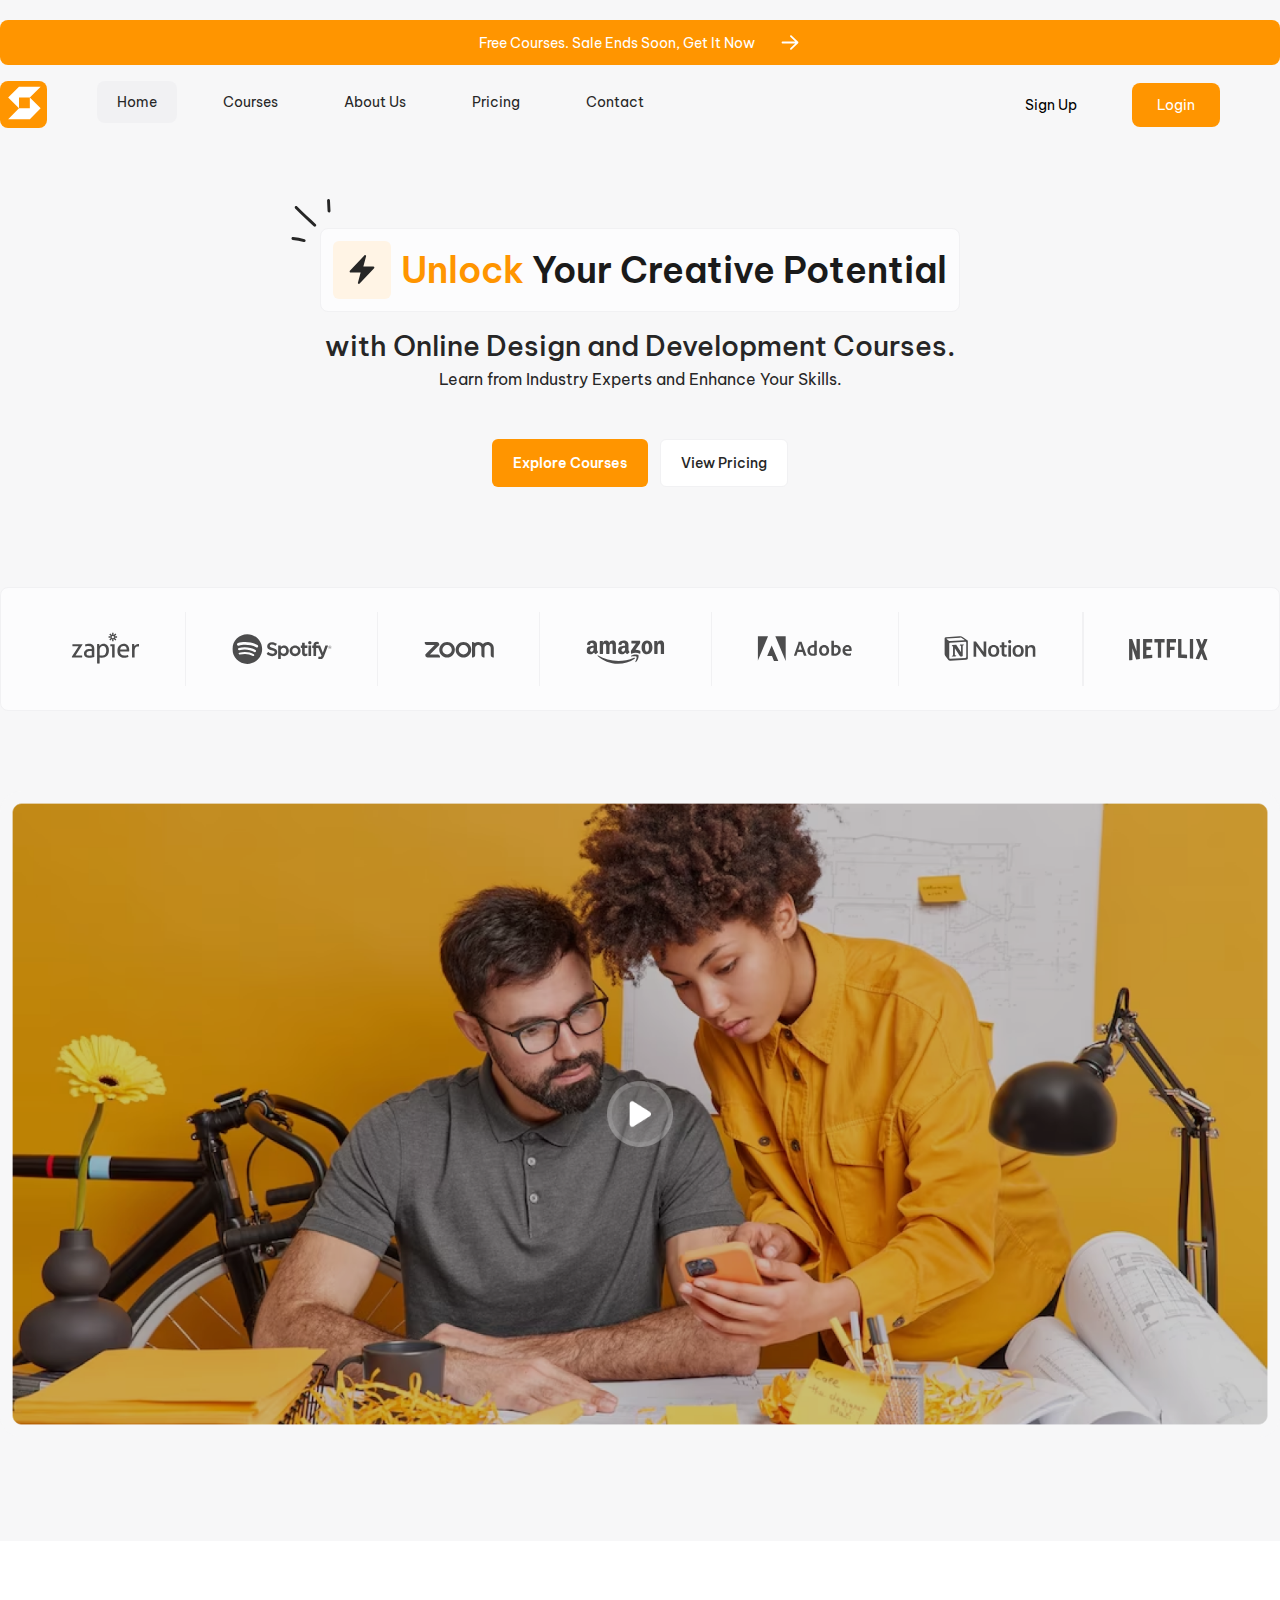
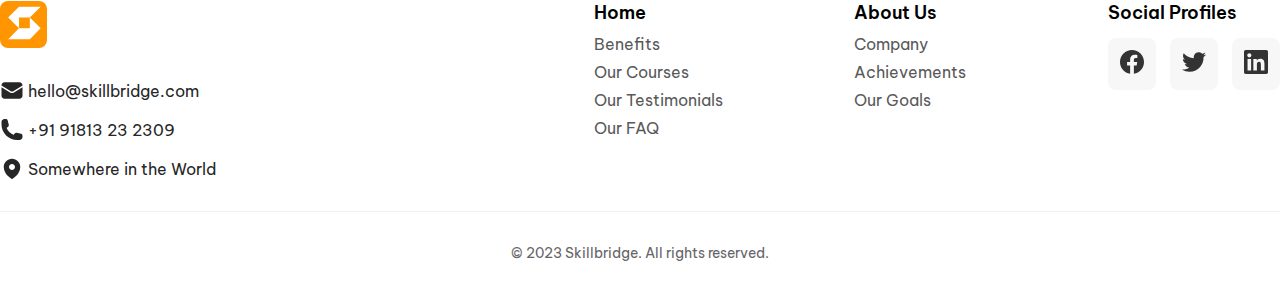
==== Group-A/index.html @ 8d49379d "Added responsive for main introduction" ====
<!DOCTYPE html>
<html lang="en">
  <head>
    <meta charset="UTF-8" />
    <meta http-equiv="X-UA-Compatible" content="IE=edge" />
    <meta name="viewport" content="width=device-width, initial-scale=1.0" />
    <link rel="stylesheet" href="./index.css" />
    <!-- Google Fonts -->
    <link rel="preconnect" href="https://fonts.googleapis.com" />
    <link rel="preconnect" href="https://fonts.gstatic.com" crossorigin />
    <link
      href="https://fonts.googleapis.com/css2?family=Be+Vietnam+Pro:ital,wght@0,100;0,200;0,300;0,400;0,500;0,600;0,700;0,800;0,900;1,100;1,200;1,300;1,400;1,500;1,600;1,700;1,800;1,900&display=swap"
      rel="stylesheet"
    />
    <title>Git-Group-A</title>
  </head>

  <body> 
    <div
    class="sale-wrapper">
    <a href="#">
    <span>Free Courses. Sale Ends Soon, Get It Now</span>
      <img src="./assets/icons/header-arrow.svg" alt="arrow icon"/>
    </a>
  </div>
    <header>
      <div class="container">

        <div class="header">
          <div class="left-side">
            <div class="logo">
              <a href="#">
                <img src="./assets/icons/logo.svg" alt="logo" />
              </a>
            </div>

            <nav>
              <ul>
                <li class="active">
                  <a href="./index.html">
                    <span>Home</span>
                  </a>
                </li>
                <li>
                  <a href="./courses.html">
                    <span>Courses</span>
                  </a>
                </li>
                <li>
                  <a href="./about.html">
                    <span>About Us</span>
                  </a>
                </li>
                <li>
                  <a href="./pricing.html">
                    <span>Pricing</span>
                  </a>
                </li>
                <li>
                  <a href="#">
                    <span>Contact</span>
                  </a>
                </li>
              </ul>
            </nav>

          </div>

          <div class="right-side">
            <a href="./signup.html">
              Sign Up
            </a>
            <a href="./login.html">
              Login
            </a>
            <div class="burger-menu">
                <div class="bar"></div>
                <div class="bar"></div>
                <div class="bar"></div>
            </div>
          </div>

        </div>

      </div>
    </header>

    <main>
      <div class="container">

        <div class="introduction">
          <div class="wrapper">
            <div class="h2-container">

              <div class="introduction-effect">
                <img src="./assets/icons/main-introduction-effect.svg" alt="introduction effect">
              </div>
              <div class="bolt-img">
                <img src="./assets/icons/introduction-bolt.svg" alt="bolt img">
              </div>
              <h2><span>Unlock </span>Your Creative Potential</h2>
            </div>
            <h3>with Online Design and Development Courses.</h3>
            <p>Learn from Industry Experts and Enhance Your Skills.</p>
          </div>
          <div class="btn-container">
            <button>Explore Courses</button>
            <button>View Pricing</button>
          </div>
        </div>

        <div class="sponsor-container">
          <div class="img-container">
            <img src="./assets/icons/zapier-logo.svg" alt="zapier logo">
          </div>
          <div class="img-container">
            <img src="./assets/icons/spotify-logo.svg" alt="spotify logo">
          </div>
          <div class="img-container">
            <img src="./assets/icons/zoom-logo.svg" alt="zoom logo">
          </div>
          <div class="img-container">
            <img src="./assets/icons/amazon-logo.svg" alt="amazon logo">
          </div>
          <div class="img-container">
            <img src="./assets/icons/adobe-logo.svg" alt="adobe logo">
          </div>
          <div class="img-container">
            <img src="./assets/icons/notion-logo.svg" alt="notion logo">
          </div>
          <div class="img-container">
            <img src="./assets/icons/netflix-logo.svg" alt="netflix logo">
          </div>
        </div>

        <div class="index-main-image">
          <img src="./assets/images/index-main-top.png" alt="Image">
        </div>

      </div>
    </main>

    <footer>
      <div class="container">
        <div class="top-side">
          <div class="left-side">
            <div class="logo">
              <a href="#">
                <img src="./assets/icons/logo.svg" alt="logo"/>
              </a>
            </div>

            <div class="text-container">
              <div class="wrapper">
                <a href="#">
                  <img src="./assets/icons/footer-mail-icon.svg" alt="footer mail">
                  <p>hello@skillbridge.com</p>
                </a>
              </div>
              <div class="wrapper">
                <a href="#"  class="flex gap-[6px]">
                  <img src="./assets/icons/footer-phone-icon.svg" alt="footer phone">
                  <p>+91 91813 23 2309</p>
                </a>
              </div>
              <div class="wrapper">
                <a href="#">
                  <img src="./assets/icons/footer-location-icon.svg" alt="footer location">
                  <p>Somewhere in the World</p>
                </a>
              </div>
            </div>

          </div>

          <div class="right-side">
            <div class="info-wrapper">
              <div class="wrapper">
                <h4>Home</h4>
                <ul>
                  <li>
                    <a href="#">
                      <span>Benefits</span>
                    </a>
                  </li>
                  <li>
                    <a href="#">
                      <span>Our Courses</span>
                    </a>
                  </li>
                  <li>
                    <a href="#">
                      <span>Our Testimonials</span>
                    </a>
                  </li>
                  <li>
                    <a href="#">
                      <span>Our FAQ</span>
                    </a>
                  </li>
                </ul>
              </div>
              <div class="wrapper">
                <h4>About Us</h4>
                <ul>
                  <li>
                    <a href="#">
                      <span>Company</span>
                    </a>
                  </li>
                  <li>
                    <a href="#">
                      <span>Achievements</span>
                    </a>
                  </li>
                  <li>
                    <a href="#">
                      <span>Our Goals</span>
                    </a>
                  </li>
                </ul>
              </div>
            </div>
            
            <div class="wrapper">
              <h4>Social Profiles</h4>
              <div class="social-wrapper">
                <a href="#">
                  <div>
                    <img src="./assets/icons/footer-fb-icon.svg" alt="facebook icon">
                  </div>
                </a>
                <a href="#">
                  <div>
                    <img src="./assets/icons/footer-tw-icon.svg" alt="twitter icon">
                  </div>
                </a>
                <a href="#">
                  <div>
                    <img src="./assets/icons/footer-linkedin-icon.svg" alt="linkedin icon">
                  </div>
                </a>
              </div>

            </div>
          </div>
        </div>

        <div class="line"></div>

        <div class="bottom-side">
          <span>© 2023 Skillbridge. All rights reserved.</span>
        </div>

      </div>
    </footer>
  </body>
</html>
---- Group-A/index.css ----
* {
  margin: 0;
  padding: 0;
  box-sizing: border-box;
}

button {
  font-family: inherit;
}

a {
  text-decoration: none;
  color: inherit;
}

ul {
  list-style: none;
}

body {
  font-family: "Be Vietnam Pro", sans-serif;
  background-color: #f7f7f8;
  position: relative;
}

.container {
  max-width: 1596px;
  margin: 0 auto;
}

.sale-wrapper {
  background: #ff9500;
  padding: 14px;
  border-radius: 8px;
  max-width: 1860px;
  margin: 20px auto 0;
}

.sale-wrapper a {
  display: flex;
  gap: 23px;
  justify-content: center;
  align-items: center;
}

.sale-wrapper span {
  color: #fff;
  font-size: 18px;
  font-weight: 400;
}

header {
  position: sticky;
  top: 0;
  background-color: #f7f7f8;
  z-index: 2;
}

.header {
  display: flex;
  justify-content: space-between;
  padding: 20px 0 24px 0;
  align-items: center;
}

.header .left-side {
  display: flex;
  gap: 50px;
}

.logo {
  width: 47px;
  height: 47px;
  border-radius: 8px;
  background-color: #ff9500;
  display: flex;
  align-items: center;
  justify-content: center;
}

.logo img {
  width: 100%;
  height: 100%;
  object-fit: cover;
}

nav ul {
  display: flex;
  align-items: center;
  gap: 26px;
}

nav li {
  padding: 14px 24px;
  border-radius: 8px;
  font-size: 18px;
  font-weight: 400;
}

nav a {
  color: #262626;
}

.active {
  background-color: #f1f1f3;
}

.header .right-side {
  display: flex;
  gap: 30px;
}

.header .right-side a {
  border: 1px solid transparent;
  cursor: pointer;
  padding: 14px 34px;
  border-radius: 8px;
  font-size: 18px;
  font-weight: 400;
}

.header .right-side a:nth-child(2) {
  background-color: #ff9500;
  color: #fff;
}

.header .right-side a:active {
  scale: 0.99;
}

.burger-menu {
  display: flex;
  justify-content: center;
  flex-direction: column;
  gap: 5px;
  transform: rotate(180deg);
  cursor: pointer;
  z-index: 1;
  opacity: 0;
  visibility: hidden;
}

.burger-menu .bar {
  background-color: #000;
  width: 30px;
  height: 3px;
  border-radius: 5px;
}

.burger-menu .bar:nth-child(1) {
  width: 18px;
}

footer {
  background: #fff;
  width: 100%;
}

footer .container {
  padding: 100px 0 30px 0;
  display: flex;
  flex-direction: column;
  gap: 50px;
}

footer .top-side {
  display: flex;
  justify-content: space-between;
}

footer .top-side .left-side {
  display: flex;
  flex-direction: column;
  gap: 40px;
}

footer .text-container {
  display: flex;
  flex-direction: column;
  gap: 20px;
  justify-content: center;
}

footer .text-container .wrapper a {
  display: flex;
  align-items: center;
  gap: 6px;
  font-size: 18px;
  color: #262626;
  font-weight: 400;
}

footer .top-side .right-side {
  display: flex;
  gap: 30px;
}

footer .top-side .right-side .info-wrapper {
  display: flex;
  gap: 30px;
}

footer .top-side .right-side .info-wrapper .wrapper {
  display: flex;
  flex-direction: column;
  gap: 14px;
  width: 250px;
}

footer .top-side .right-side .wrapper h4 {
  font-size: 20px;
  font-weight: 600;
}

footer .top-side .right-side .info-wrapper .wrapper ul {
  display: flex;
  flex-direction: column;
  gap: 8px;
  font-size: 18px;
  color: #59595a;
  font-weight: 400;
}

footer .top-side .right-side .wrapper .social-wrapper {
  display: flex;
  gap: 14px;
}

footer .top-side .right-side .wrapper .social-wrapper div {
  padding: 14px;
  background: #f7f7f8;
  border-radius: 8px;
  margin-top: 14px;
}

footer .line {
  background-color: #f1f1f3;
  width: 100%;
  height: 1px;
}

footer .bottom-side {
  text-align: center;
}

footer .bottom-side span {
  font-size: 18px;
  color: #656567;
  font-weight: 400;
}

@media screen and (max-width: 1440px) {
  .container {
    max-width: 1280px;
  }

  .sale-wrapper {
    padding: 10px;
    max-width: 1400px;
  }

  .sale-wrapper span {
    font-size: 14px;
  }

  header {
    position: sticky;
    top: 0;
    background-color: #f7f7f8;
  }

  .header {
    padding: 16px 0 20px 0;
  }

  nav li {
    padding: 12px 20px;
    font-size: 14px;
  }

  .header .right-side a {
    padding: 12px 24px;
    font-size: 14px;
  }

  footer .container {
    padding: 60px 0 20px 0;
    gap: 30px;
  }

  footer .top-side .left-side {
    gap: 30px;
  }

  footer .text-container {
    gap: 14px;
  }

  footer .text-container .wrapper a {
    gap: 4px;
    font-size: 16px;
  }

  footer .top-side .right-side {
    gap: 24px;
  }

  footer .top-side .right-side .info-wrapper .wrapper {
    gap: 10px;
    width: 230px;
  }

  footer .top-side .right-side .wrapper h4 {
    font-size: 18px;
  }

  footer .top-side .right-side .info-wrapper .wrapper ul {
    font-size: 16px;
  }

  footer .top-side .right-side .wrapper .social-wrapper div {
    padding: 12px;
  }

  footer .bottom-side span {
    font-size: 14px;
  }
}

@media screen and (max-width: 1024px) {
  .container {
    max-width: calc(100%-32px);
    padding: 0 20px;
  }

  .sale-wrapper {
    padding: 10px 16px;
    max-width: calc(100%-32px);
    margin: 40px 16px 0;
  }

  .sale-wrapper a {
    justify-content: space-between;
  }

  .sale-wrapper span {
    font-size: 14px;
  }

  .header {
    padding: 14px 0;
  }

  .header .left-side {
    gap: 0px;
  }

  .logo {
    width: 36px;
    height: 36px;
  }

  nav {
    display: none;
  }

  .header .right-side {
    gap: 20px;
  }

  .header .right-side a {
    padding: 12px 20px;
  }

  .burger-menu {
    opacity: 1;
    visibility: visible;
  }

  footer .container {
    padding: 50px 20px 24px;
    gap: 20px;
  }

  footer .top-side {
    display: flex;
    flex-direction: column;
  }

  footer .text-container {
    gap: 12px;
  }

  footer .text-container .wrapper a {
    gap: 12px;
    font-size: 15px;
  }

  footer .top-side .right-side {
    flex-direction: column;
  }

  footer .top-side .right-side .info-wrapper {
    margin-top: 24px;
    display: flex;
    gap: 30px;
  }

  footer .top-side .right-side .info-wrapper .wrapper:nth-child(1) {
    width: 128px;
  }

  footer .top-side .right-side .info-wrapper .wrapper:nth-child(2) {
    width: 205px;
  }

  footer .top-side .right-side .info-wrapper .wrapper ul {
    gap: 4px;
    font-size: 14px;
  }

  footer .top-side .right-side .wrapper .social-wrapper div {
    margin-top: 10px;
    padding: 12px;
  }

  footer .bottom-side span {
    font-size: 14px;
  }
}

/* ---------------------MAIN--------------------------- */
main {
  margin-top: 100px;
}

.introduction {
  display: flex;
  flex-direction: column;
  width: 965px;
  margin: 0 auto;
  text-align: center;
}

.introduction .wrapper {
  display: flex;
  flex-direction: column;
  align-items: center;
}

.introduction .wrapper .h2-container {
  display: flex;
  gap: 10px;
  border-radius: 11px;
  align-items: center;
  justify-content: center;
  border: 1px solid #f1f1f3;
  background-color: #fcfcfd;
  padding: 14px 20px;
  position: relative;
  width: auto;
  margin-bottom: 20px;
}

.introduction .wrapper .h2-container .introduction-effect {
  position: absolute;
  top: -30px;
  left: -30px;
}

.introduction .wrapper .h2-container .bolt-img {
  width: 34px;
  height: 34px;
  padding: 14px;
  border-radius: 6px;
  box-sizing: content-box;
  background: #fff4e5;
}

.introduction .wrapper .h2-container .bolt-img img {
  max-width: 100%;
  max-height: 100%;
  object-fit: cover;
}

.introduction .wrapper .h2-container h2 {
  color: #1a1a1a;
  font-size: 48px;
  font-weight: 600;
}

.introduction .wrapper .h2-container h2 span {
  color: #ff9500;
}

.introduction .wrapper h3 {
  font-size: 38px;
  color: #262626;
  font-weight: 500;
  margin-bottom: 10px;
}

.introduction .wrapper p {
  font-size: 18px;
  font-weight: 400;
  color: #262626;
  margin-bottom: 60px;
}

.introduction .btn-container {
  display: flex;
  justify-content: center;
  gap: 12px;
}

.introduction .btn-container button {
  font-size: 18px;
  font-weight: 600;
  color: #fff;
  background: #ff9500;
  border-radius: 8px;
  border: 1px solid transparent;
  padding: 18px 24px;
  cursor: pointer;
  margin-bottom: 100px;
}

.introduction .btn-container button:nth-child(2) {
  font-weight: 500;
  background: #fff;
  border-color: #f1f1f3;
  color: #262626;
}

.introduction .btn-container button:active {
  scale: 0.99;
}

main .sponsor-container {
  border-radius: 12px;
  border: 1px solid #f1f1f3;
  background: #fcfcfd;
  display: flex;
  padding: 30px;
  margin-bottom: 100px;
}

main .sponsor-container .img-container {
  padding: 30px 40px;
  border-right: 1px solid #F1F1F3;
  flex-grow: 1;
  display: flex;
  align-items: center;
  justify-content: center;
  flex-shrink: 1;
}

main .sponsor-container .img-container img {
  max-width: 100%;
  max-height: 100%;
}


main .sponsor-container .img-container:last-child {
  border-right: 1px solid transparent;
  border-left: 1px solid #F1F1F3;
}

main .index-main-image {
  margin-bottom: 150px;
}

main .index-main-image img {
  max-width: 100%;
  max-height: 100%;
}


@media screen and (max-width: 1440px) {
  main {
    margin-top: 80px;
  }

  .introduction {
    width: 941px;
  }

  .introduction .wrapper .h2-container {
    border-radius: 8px;
    padding: 12px;
    margin-bottom: 16px;
  }

  .introduction .wrapper .h2-container .bolt-img {
    padding: 12px;
  }

  .introduction .wrapper .h2-container h2 {
    font-size: 36px;
  }

  .introduction .wrapper h3 {
    font-size: 28px;
    margin-bottom: 6px;
  }

  .introduction .wrapper p {
    font-size: 16px;
    font-weight: 400;
    margin-bottom: 50px;
  }

  .introduction .btn-container button {
    font-size: 14px;
    padding: 14px 20px;
    border-radius: 6px;
  }

  main .sponsor-container {
    border-radius: 8px;
    padding: 24px;
    margin-bottom: 80px;
  }

  main .sponsor-container .img-container {
    padding: 20px 30px;
    max-width: 100%;
  }

  main .index-main-image {
    margin-bottom: 100px;
  }

}

@media screen and (max-width: 1024px) {
  main {
    margin-top: 50px;
  }

  .introduction {
    width: 332px;
  }

  .introduction .wrapper .h2-container {
    padding: 14px;
  }

  .introduction .wrapper .h2-container h2 {
    font-size: 16px;
  }

  .introduction .wrapper .h2-container .bolt-img {
    width: 24px;
    height: 24px;
  }

  .introduction .wrapper .h2-container .introduction-effect {
    top: -15px;
    left: -15px;
  }

  .introduction .wrapper h3 {
    font-size: 24px;
  }

  .introduction .wrapper p {
    font-size: 14px;
  }

  .introduction .btn-container button {
    margin-bottom: 30px;
  }

  main .sponsor-container {
    padding: 10px;
    margin-bottom: 80px;
  }

  main .sponsor-container .img-container:nth-child(3) {
    border-right-color: transparent;
    border-left-color: #F1F1F3;
  }

  main .sponsor-container .img-container:nth-child(4) {
    display: none;
  }

  main .sponsor-container .img-container:nth-child(5) {
    display: none;
  }

  main .sponsor-container .img-container:nth-child(6) {
    display: none;
  }

  main .sponsor-container .img-container:nth-child(7) {
    display: none;
  }

  main .index-main-image {
    margin-bottom: 50px;
  }
}
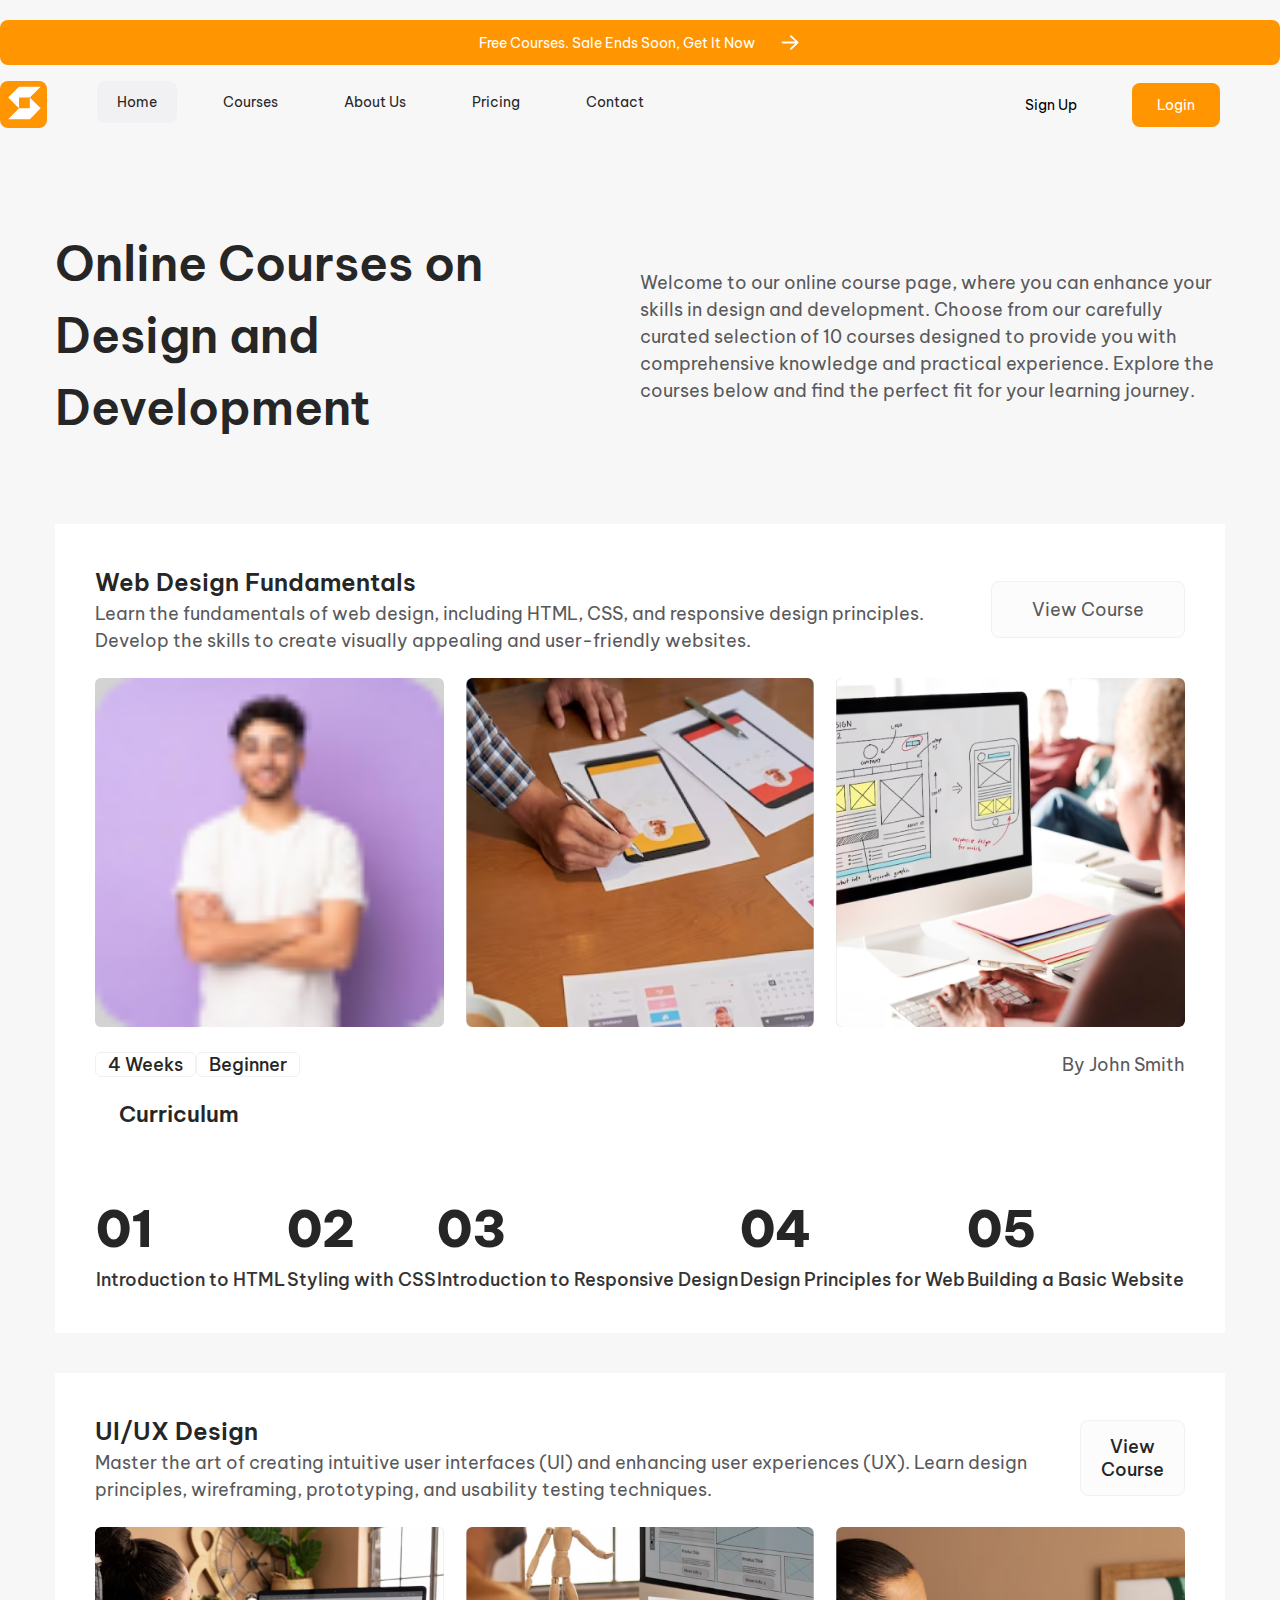
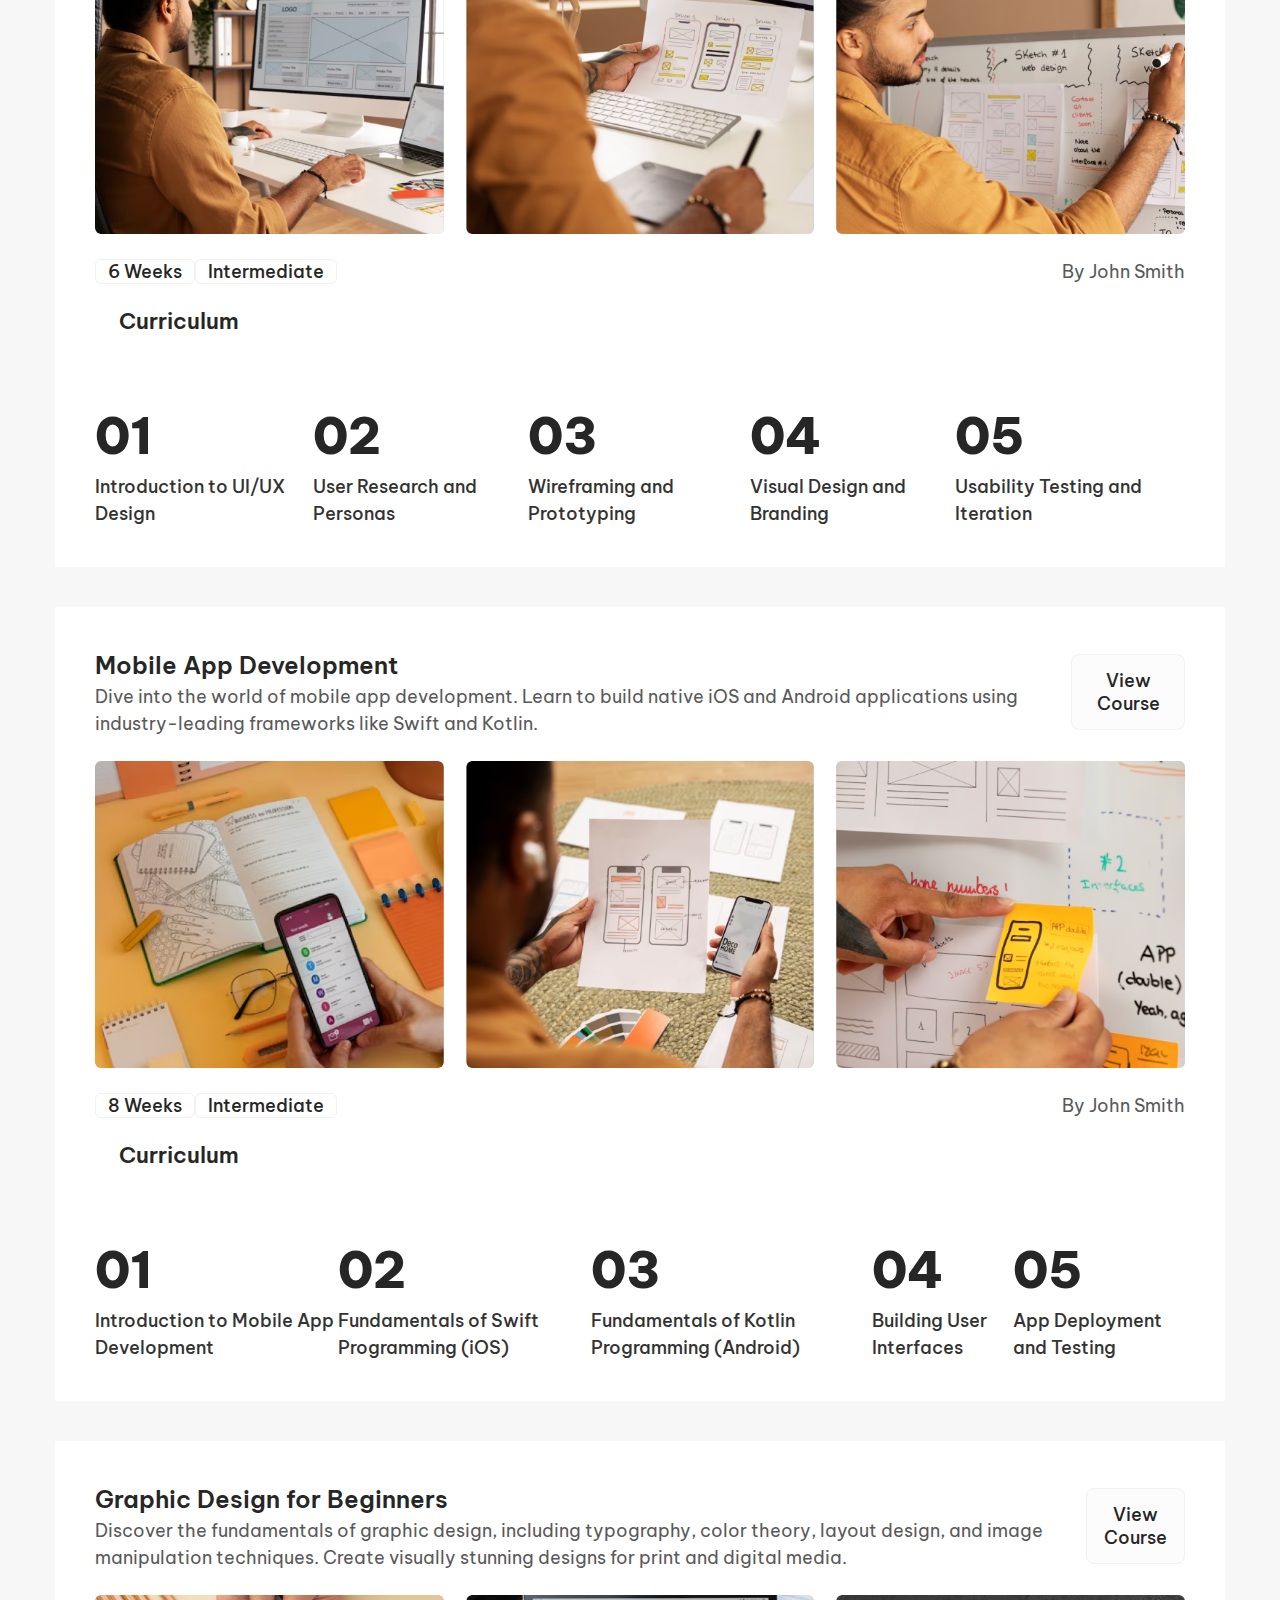
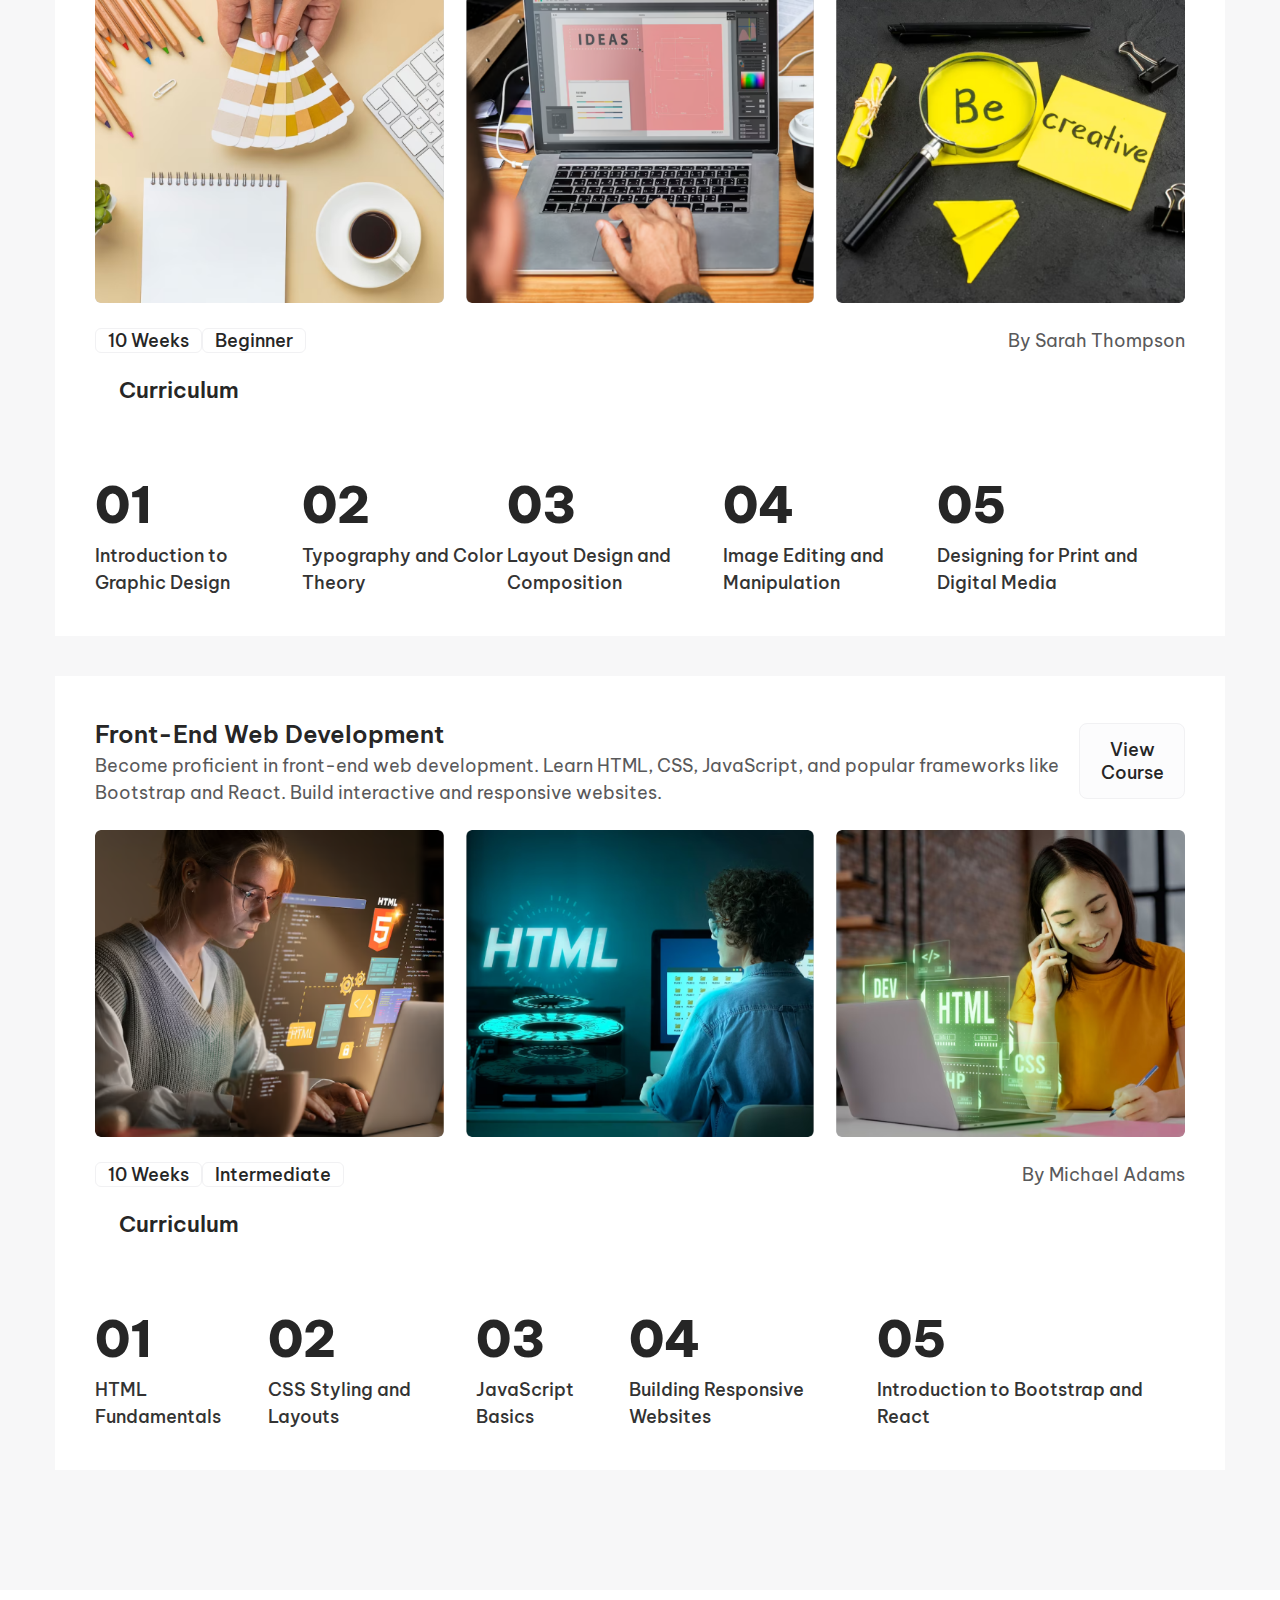
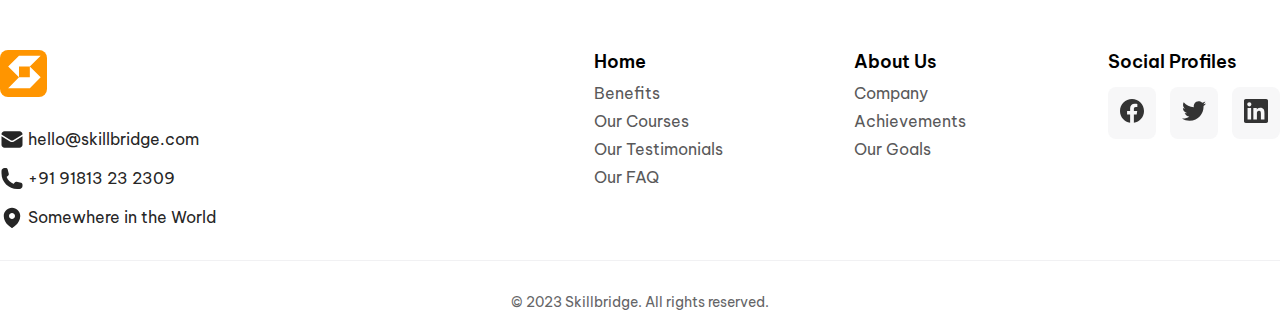
==== commit a1f468f9: "Courses page completed" ====
--- a/Group-A/index.html
+++ b/Group-A/index.html
@@ -1,258 +1,490 @@
 <!DOCTYPE html>
 <html lang="en">
-  <head>
-    <meta charset="UTF-8" />
-    <meta http-equiv="X-UA-Compatible" content="IE=edge" />
-    <meta name="viewport" content="width=device-width, initial-scale=1.0" />
-    <link rel="stylesheet" href="./index.css" />
-    <!-- Google Fonts -->
-    <link rel="preconnect" href="https://fonts.googleapis.com" />
-    <link rel="preconnect" href="https://fonts.gstatic.com" crossorigin />
-    <link
-      href="https://fonts.googleapis.com/css2?family=Be+Vietnam+Pro:ital,wght@0,100;0,200;0,300;0,400;0,500;0,600;0,700;0,800;0,900;1,100;1,200;1,300;1,400;1,500;1,600;1,700;1,800;1,900&display=swap"
-      rel="stylesheet"
-    />
-    <title>Git-Group-A</title>
-  </head>
-
-  <body> 
-    <div
-    class="sale-wrapper">
+
+<head>
+  <meta charset="UTF-8" />
+  <meta http-equiv="X-UA-Compatible" content="IE=edge" />
+  <meta name="viewport" content="width=device-width, initial-scale=1.0" />
+  <link rel="stylesheet" href="./index.css" />
+  <!-- <!-- TailwindCDN -->
+  <!-- <script src="https://cdn.tailwindcss.com"></script>  -->
+  <!-- TailwindConfig
+    <script>
+        tailwind.config = {
+          theme: {
+            screens: {
+              sm: "150px",
+              md: "834px",
+              lg: "1200px",
+              xl: "1440px",
+            },
+            extend: {
+              fontFamily: {
+                vietnam: ["Be Vietnam Pro", "sans-serif"],
+              },
+            },
+          },
+        };
+      </script> -->
+  <!-- Google Fonts -->
+  <link rel="preconnect" href="https://fonts.googleapis.com" />
+  <link rel="preconnect" href="https://fonts.gstatic.com" crossorigin />
+  <link
+    href="https://fonts.googleapis.com/css2?family=Be+Vietnam+Pro:ital,wght@0,100;0,200;0,300;0,400;0,500;0,600;0,700;0,800;0,900;1,100;1,200;1,300;1,400;1,500;1,600;1,700;1,800;1,900&display=swap"
+    rel="stylesheet" />
+  <title>Git-Group-A</title>
+</head>
+
+<body>
+  <div class="sale-wrapper">
     <a href="#">
-    <span>Free Courses. Sale Ends Soon, Get It Now</span>
-      <img src="./assets/icons/header-arrow.svg" alt="arrow icon"/>
+      <span>Free Courses. Sale Ends Soon, Get It Now</span>
+      <img src="./assets/icons/header-arrow.svg" alt="arrow icon" />
     </a>
   </div>
-    <header>
-      <div class="container">
-
-        <div class="header">
-          <div class="left-side">
-            <div class="logo">
+  <header>
+    <div class="container">
+
+      <div class="header">
+        <div class="left-side">
+          <div class="logo">
+            <a href="#">
+              <img src="./assets/icons/logo.svg" alt="logo" />
+            </a>
+          </div>
+
+          <nav>
+            <ul>
+              <li class="active">
+                <a href="./index.html">
+                  <span>Home</span>
+                </a>
+              </li>
+              <li>
+                <a href="./courses.html">
+                  <span>Courses</span>
+                </a>
+              </li>
+              <li>
+                <a href="./about.html">
+                  <span>About Us</span>
+                </a>
+              </li>
+              <li>
+                <a href="./pricing.html">
+                  <span>Pricing</span>
+                </a>
+              </li>
+              <li>
+                <a href="#">
+                  <span>Contact</span>
+                </a>
+              </li>
+            </ul>
+          </nav>
+
+        </div>
+
+        <div class="right-side">
+          <a href="./signup.html">
+            Sign Up
+          </a>
+          <a href="./login.html">
+            Login
+          </a>
+          <div class="burger-menu">
+            <div class="bar"></div>
+            <div class="bar"></div>
+            <div class="bar"></div>
+          </div>
+        </div>
+
+      </div>
+
+    </div>
+  </header>
+  <main>
+    <div class="container">
+      <div class="heading">
+        <h2>Online Courses on Design and Development</h2>
+        <p>Welcome to our online course page, where you can enhance your skills in design and development. Choose from
+          our carefully curated selection of 10 courses designed to provide you with comprehensive knowledge and
+          practical experience. Explore the courses below and find the perfect fit for your learning journey.</p>
+      </div>
+      <div class="sub-container">
+        <div class="top">
+          <div class="paragraph">
+            <div class="paragraph-info">
+              <h4>Web Design Fundamentals</h4>
+              <p>Learn the fundamentals of web design, including HTML, CSS, and responsive design principles. Develop
+                the skills to create visually appealing and user-friendly websites.</p>
+            </div>
+            <button>
+              <p>View Course</p>
+            </button>
+          </div>
+          <div class="images">
+            <img src="./assets/images/Image.png" alt="1">
+            <img src="./assets/images/Image (1).png" alt="2">
+            <img src="./assets/images/Image (2).png" alt="3">
+          </div>
+          <div class="buttons">
+            <div class="left">
+              <button>4 Weeks</button>
+              <button>Beginner</button>
+            </div>
+            <p>By John Smith</p>
+          </div>
+        </div>
+        <div class="bottom">
+          <div class="heading">
+            <p>Curriculum</p>
+          </div>
+          <div class="cards">
+            <div class="card-info">
+              <h3>01</h3>
+              <span>Introduction to HTML</span>
+            </div>
+            <div class="card-info">
+              <h3>02</h3>
+              <span>Styling with CSS</span>
+            </div>
+            <div class="card-info">
+              <h3>03</h3>
+              <span>Introduction to Responsive Design</span>
+            </div>
+            <div class="card-info">
+              <h3>04</h3>
+              <span>Design Principles for Web</span>
+            </div>
+            <div class="card-info">
+              <h3>05</h3>
+              <span>Building a Basic Website</span>
+            </div>
+          </div>
+        </div>
+      </div>
+      <div class="sub-container">
+        <div class="top">
+          <div class="paragraph">
+            <div class="paragraph-info">
+              <h4>UI/UX Design</h4>
+              <p>Master the art of creating intuitive user interfaces (UI) and enhancing user experiences (UX). Learn
+                design principles, wireframing, prototyping, and usability testing techniques.</p>
+            </div>
+            <button>View Course</button>
+          </div>
+          <div class="images">
+            <img src="./assets/images/Image (3).png" alt="1">
+            <img src="./assets/images/Image (4).png" alt="2">
+            <img src="./assets/images/Image (5).png" alt="3">
+          </div>
+          <div class="buttons">
+            <div class="left">
+              <button>6 Weeks</button>
+              <button>Intermediate</button>
+            </div>
+            <p>By John Smith</p>
+          </div>
+        </div>
+        <div class="bottom">
+          <div class="heading">
+            <p>Curriculum</p>
+          </div>
+          <div class="cards">
+            <div class="card-info">
+              <h3>01</h3>
+              <span>Introduction to UI/UX Design</span>
+            </div>
+            <div class="card-info">
+              <h3>02</h3>
+              <span>User Research and Personas</span>
+            </div>
+            <div class="card-info">
+              <h3>03</h3>
+              <span>Wireframing and Prototyping</span>
+            </div>
+            <div class="card-info">
+              <h3>04</h3>
+              <span>Visual Design and Branding</span>
+            </div>
+            <div class="card-info">
+              <h3>05</h3>
+              <span>Usability Testing and Iteration</span>
+            </div>
+          </div>
+        </div>
+      </div>
+      <div class="sub-container">
+        <div class="top">
+          <div class="paragraph">
+            <div class="paragraph-info">
+              <h4>Mobile App Development</h4>
+              <p>Dive into the world of mobile app development. Learn to build native iOS and Android applications using
+                industry-leading frameworks like Swift and Kotlin.</p>
+            </div>
+            <button>View Course</button>
+          </div>
+          <div class="images">
+            <img src="./assets/images/Image (6).png" alt="1">
+            <img src="./assets/images/Image (7).png" alt="2">
+            <img src="./assets/images/Image (8).png" alt="3">
+          </div>
+          <div class="buttons">
+            <div class="left">
+              <button>8 Weeks</button>
+              <button>Intermediate</button>
+            </div>
+            <p>By John Smith</p>
+          </div>
+        </div>
+        <div class="bottom">
+          <div class="heading">
+            <p>Curriculum</p>
+          </div>
+          <div class="cards">
+            <div class="card-info">
+              <h3>01</h3>
+              <span>Introduction to Mobile App Development</span>
+            </div>
+            <div class="card-info">
+              <h3>02</h3>
+              <span>Fundamentals of Swift Programming (iOS)</span>
+            </div>
+            <div class="card-info">
+              <h3>03</h3>
+              <span>Fundamentals of Kotlin Programming (Android)</span>
+            </div>
+            <div class="card-info">
+              <h3>04</h3>
+              <span>Building User Interfaces</span>
+            </div>
+            <div class="card-info">
+              <h3>05</h3>
+              <span>App Deployment and Testing</span>
+            </div>
+          </div>
+        </div>
+      </div>
+      <div class="sub-container">
+        <div class="top">
+          <div class="paragraph">
+            <div class="paragraph-info">
+              <h4>Graphic Design for Beginners</h4>
+              <p>Discover the fundamentals of graphic design, including typography, color theory, layout design, and
+                image manipulation techniques. Create visually stunning designs for print and digital media.</p>
+            </div>
+            <button>View Course</button>
+          </div>
+          <div class="images">
+            <img src="./assets/images/Image (9).png" alt="1">
+            <img src="./assets/images/Image (10).png" alt="2">
+            <img src="./assets/images/Image (11).png" alt="3">
+          </div>
+          <div class="buttons">
+            <div class="left">
+              <button>10 Weeks</button>
+              <button>Beginner</button>
+            </div>
+            <p>By Sarah Thompson</p>
+          </div>
+        </div>
+        <div class="bottom">
+          <div class="heading">
+            <p>Curriculum</p>
+          </div>
+          <div class="cards">
+            <div class="card-info">
+              <h3>01</h3>
+              <span>Introduction to Graphic Design</span>
+            </div>
+            <div class="card-info">
+              <h3>02</h3>
+              <span>Typography and Color Theory</span>
+            </div>
+            <div class="card-info">
+              <h3>03</h3>
+              <span>Layout Design and Composition</span>
+            </div>
+            <div class="card-info">
+              <h3>04</h3>
+              <span>Image Editing and Manipulation</span>
+            </div>
+            <div class="card-info">
+              <h3>05</h3>
+              <span>Designing for Print and Digital Media</span>
+            </div>
+          </div>
+        </div>
+      </div>
+      <div class="sub-container">
+        <div class="top">
+          <div class="paragraph">
+            <div class="paragraph-info">
+              <h4>Front-End Web Development</h4>
+              <p>Become proficient in front-end web development. Learn HTML, CSS, JavaScript, and popular frameworks
+                like Bootstrap and React. Build interactive and responsive websites.</p>
+            </div>
+            <button>View Course</button>
+          </div>
+          <div class="images">
+            <img src="./assets/images/Image (12).png" alt="1">
+            <img src="./assets/images/Image (13).png" alt="2">
+            <img src="./assets/images/Image (14).png" alt="3">
+          </div>
+          <div class="buttons">
+            <div class="left">
+              <button>10 Weeks</button>
+              <button>Intermediate</button>
+            </div>
+            <p>By Michael Adams</p>
+          </div>
+        </div>
+        <div class="bottom">
+          <div class="heading">
+            <p>Curriculum</p>
+          </div>
+          <div class="cards">
+            <div class="card-info">
+              <h3>01</h3>
+              <span>HTML Fundamentals</span>
+            </div>
+            <div class="card-info">
+              <h3>02</h3>
+              <span>CSS Styling and Layouts</span>
+            </div>
+            <div class="card-info">
+              <h3>03</h3>
+              <span>JavaScript Basics</span>
+            </div>
+            <div class="card-info">
+              <h3>04</h3>
+              <span>Building Responsive Websites</span>
+            </div>
+            <div class="card-info">
+              <h3>05</h3>
+              <span>Introduction to Bootstrap and React</span>
+            </div>
+          </div>
+        </div>
+      </div>
+    </div>
+
+  </main>
+  <footer>
+    <div class="container">
+      <div class="top-side">
+        <div class="left-side">
+          <div class="logo">
+            <a href="#">
+              <img src="./assets/icons/logo.svg" alt="logo" />
+            </a>
+          </div>
+
+          <div class="text-container">
+            <div class="wrapper">
               <a href="#">
-                <img src="./assets/icons/logo.svg" alt="logo" />
-              </a>
-            </div>
-
-            <nav>
+                <img src="./assets/icons/footer-mail-icon.svg" alt="footer mail">
+                <p>hello@skillbridge.com</p>
+              </a>
+            </div>
+            <div class="wrapper">
+              <a href="#" class="flex gap-[6px]">
+                <img src="./assets/icons/footer-phone-icon.svg" alt="footer phone">
+                <p>+91 91813 23 2309</p>
+              </a>
+            </div>
+            <div class="wrapper">
+              <a href="#">
+                <img src="./assets/icons/footer-location-icon.svg" alt="footer location">
+                <p>Somewhere in the World</p>
+              </a>
+            </div>
+          </div>
+
+        </div>
+
+        <div class="right-side">
+          <div class="info-wrapper">
+            <div class="wrapper">
+              <h4>Home</h4>
               <ul>
-                <li class="active">
-                  <a href="./index.html">
-                    <span>Home</span>
-                  </a>
-                </li>
-                <li>
-                  <a href="./courses.html">
-                    <span>Courses</span>
-                  </a>
-                </li>
-                <li>
-                  <a href="./about.html">
-                    <span>About Us</span>
-                  </a>
-                </li>
-                <li>
-                  <a href="./pricing.html">
-                    <span>Pricing</span>
-                  </a>
-                </li>
-                <li>
-                  <a href="#">
-                    <span>Contact</span>
+                <li>
+                  <a href="#">
+                    <span>Benefits</span>
+                  </a>
+                </li>
+                <li>
+                  <a href="#">
+                    <span>Our Courses</span>
+                  </a>
+                </li>
+                <li>
+                  <a href="#">
+                    <span>Our Testimonials</span>
+                  </a>
+                </li>
+                <li>
+                  <a href="#">
+                    <span>Our FAQ</span>
                   </a>
                 </li>
               </ul>
-            </nav>
-
-          </div>
-
-          <div class="right-side">
-            <a href="./signup.html">
-              Sign Up
-            </a>
-            <a href="./login.html">
-              Login
-            </a>
-            <div class="burger-menu">
-                <div class="bar"></div>
-                <div class="bar"></div>
-                <div class="bar"></div>
-            </div>
-          </div>
-
-        </div>
-
-      </div>
-    </header>
-
-    <main>
-      <div class="container">
-
-        <div class="introduction">
+            </div>
+            <div class="wrapper">
+              <h4>About Us</h4>
+              <ul>
+                <li>
+                  <a href="#">
+                    <span>Company</span>
+                  </a>
+                </li>
+                <li>
+                  <a href="#">
+                    <span>Achievements</span>
+                  </a>
+                </li>
+                <li>
+                  <a href="#">
+                    <span>Our Goals</span>
+                  </a>
+                </li>
+              </ul>
+            </div>
+          </div>
+
           <div class="wrapper">
-            <div class="h2-container">
-
-              <div class="introduction-effect">
-                <img src="./assets/icons/main-introduction-effect.svg" alt="introduction effect">
-              </div>
-              <div class="bolt-img">
-                <img src="./assets/icons/introduction-bolt.svg" alt="bolt img">
-              </div>
-              <h2><span>Unlock </span>Your Creative Potential</h2>
-            </div>
-            <h3>with Online Design and Development Courses.</h3>
-            <p>Learn from Industry Experts and Enhance Your Skills.</p>
-          </div>
-          <div class="btn-container">
-            <button>Explore Courses</button>
-            <button>View Pricing</button>
-          </div>
-        </div>
-
-        <div class="sponsor-container">
-          <div class="img-container">
-            <img src="./assets/icons/zapier-logo.svg" alt="zapier logo">
-          </div>
-          <div class="img-container">
-            <img src="./assets/icons/spotify-logo.svg" alt="spotify logo">
-          </div>
-          <div class="img-container">
-            <img src="./assets/icons/zoom-logo.svg" alt="zoom logo">
-          </div>
-          <div class="img-container">
-            <img src="./assets/icons/amazon-logo.svg" alt="amazon logo">
-          </div>
-          <div class="img-container">
-            <img src="./assets/icons/adobe-logo.svg" alt="adobe logo">
-          </div>
-          <div class="img-container">
-            <img src="./assets/icons/notion-logo.svg" alt="notion logo">
-          </div>
-          <div class="img-container">
-            <img src="./assets/icons/netflix-logo.svg" alt="netflix logo">
-          </div>
-        </div>
-
-        <div class="index-main-image">
-          <img src="./assets/images/index-main-top.png" alt="Image">
-        </div>
-
-      </div>
-    </main>
-
-    <footer>
-      <div class="container">
-        <div class="top-side">
-          <div class="left-side">
-            <div class="logo">
+            <h4>Social Profiles</h4>
+            <div class="social-wrapper">
               <a href="#">
-                <img src="./assets/icons/logo.svg" alt="logo"/>
-              </a>
-            </div>
-
-            <div class="text-container">
-              <div class="wrapper">
-                <a href="#">
-                  <img src="./assets/icons/footer-mail-icon.svg" alt="footer mail">
-                  <p>hello@skillbridge.com</p>
-                </a>
-              </div>
-              <div class="wrapper">
-                <a href="#"  class="flex gap-[6px]">
-                  <img src="./assets/icons/footer-phone-icon.svg" alt="footer phone">
-                  <p>+91 91813 23 2309</p>
-                </a>
-              </div>
-              <div class="wrapper">
-                <a href="#">
-                  <img src="./assets/icons/footer-location-icon.svg" alt="footer location">
-                  <p>Somewhere in the World</p>
-                </a>
-              </div>
-            </div>
-
-          </div>
-
-          <div class="right-side">
-            <div class="info-wrapper">
-              <div class="wrapper">
-                <h4>Home</h4>
-                <ul>
-                  <li>
-                    <a href="#">
-                      <span>Benefits</span>
-                    </a>
-                  </li>
-                  <li>
-                    <a href="#">
-                      <span>Our Courses</span>
-                    </a>
-                  </li>
-                  <li>
-                    <a href="#">
-                      <span>Our Testimonials</span>
-                    </a>
-                  </li>
-                  <li>
-                    <a href="#">
-                      <span>Our FAQ</span>
-                    </a>
-                  </li>
-                </ul>
-              </div>
-              <div class="wrapper">
-                <h4>About Us</h4>
-                <ul>
-                  <li>
-                    <a href="#">
-                      <span>Company</span>
-                    </a>
-                  </li>
-                  <li>
-                    <a href="#">
-                      <span>Achievements</span>
-                    </a>
-                  </li>
-                  <li>
-                    <a href="#">
-                      <span>Our Goals</span>
-                    </a>
-                  </li>
-                </ul>
-              </div>
-            </div>
-            
-            <div class="wrapper">
-              <h4>Social Profiles</h4>
-              <div class="social-wrapper">
-                <a href="#">
-                  <div>
-                    <img src="./assets/icons/footer-fb-icon.svg" alt="facebook icon">
-                  </div>
-                </a>
-                <a href="#">
-                  <div>
-                    <img src="./assets/icons/footer-tw-icon.svg" alt="twitter icon">
-                  </div>
-                </a>
-                <a href="#">
-                  <div>
-                    <img src="./assets/icons/footer-linkedin-icon.svg" alt="linkedin icon">
-                  </div>
-                </a>
-              </div>
-
-            </div>
-          </div>
-        </div>
-
-        <div class="line"></div>
-
-        <div class="bottom-side">
-          <span>© 2023 Skillbridge. All rights reserved.</span>
-        </div>
-
-      </div>
-    </footer>
-  </body>
-</html>
+                <div>
+                  <img src="./assets/icons/footer-fb-icon.svg" alt="facebook icon">
+                </div>
+              </a>
+              <a href="#">
+                <div>
+                  <img src="./assets/icons/footer-tw-icon.svg" alt="twitter icon">
+                </div>
+              </a>
+              <a href="#">
+                <div>
+                  <img src="./assets/icons/footer-linkedin-icon.svg" alt="linkedin icon">
+                </div>
+              </a>
+            </div>
+
+          </div>
+        </div>
+      </div>
+
+      <div class="line"></div>
+
+      <div class="bottom-side">
+        <span>© 2023 Skillbridge. All rights reserved.</span>
+      </div>
+
+    </div>
+  </footer>
+</body>
+
+</html>--- a/Group-A/index.css
+++ b/Group-A/index.css
@@ -19,6 +19,7 @@
 
 body {
   font-family: "Be Vietnam Pro", sans-serif;
+  height: 120vh;
   background-color: #f7f7f8;
   position: relative;
 }
@@ -53,7 +54,6 @@
   position: sticky;
   top: 0;
   background-color: #f7f7f8;
-  z-index: 2;
 }
 
 .header {
@@ -83,6 +83,7 @@
   height: 100%;
   object-fit: cover;
 }
+
 
 nav ul {
   display: flex;
@@ -151,8 +152,143 @@
   width: 18px;
 }
 
+main .container {
+  padding: 109px 0 150px 0;
+}
+
+main .container .heading {
+  display: flex;
+  justify-content: space-between;
+  align-items: center;
+  padding-bottom: 50px;
+}
+
+main .heading h2 {
+  color: var(--grey-15, #262626);
+  font-size: 48px;
+  font-weight: 600;
+  line-height: 150%;
+  width: 100%;
+}
+
+main .heading p {
+  color: var(--grey-35, #59595A);
+  font-size: 18px;
+  font-weight: 400;
+  line-height: 150%;
+  width: fit-content;
+}
+
+main .sub-container {
+  margin-top: 50px;
+  background-color: #fff;
+  padding: 50px 50px;
+
+}
+
+main .sub-container .paragraph {
+  display: flex;
+  justify-content: space-between;
+  align-items: center;
+}
+
+main .sub-container h4 {
+  color: var(--grey-15, #262626);
+  font-size: 24px;
+  font-weight: 600;
+  line-height: 150%;
+}
+
+main .sub-container p {
+  color: var(--grey-35, #59595A);
+  font-size: 18px;
+  font-weight: 400;
+  line-height: 150%;
+}
+
+main .sub-container .top button {
+  border-radius: 8px;
+  border: 1px solid var(--white-95, #F1F1F3);
+  background: var(--white-99, #FCFCFD);
+  padding: 18px 24px;
+  color: var(--grey-15, #262626);
+  font-size: 18px;
+  font-weight: 500;
+}
+
+main .sub-container .top .paragraph button p {
+  width: 160px;
+}
+
+main .sub-container .images {
+  padding: 30px 0;
+  display: flex;
+  justify-content: space-between;
+}
+
+main .sub-container .images img {
+  width: 32%;
+  border-radius: 8px;
+  background: url(<path-to-image>), lightgray 50% / cover no-repeat;
+}
+
+main .sub-container .buttons {
+  display: flex;
+  justify-content: space-between;
+  align-items: center;
+}
+
+main .sub-container .buttons .left {
+  display: flex;
+  align-items: flex-start;
+}
+
+main .sub-container .buttons .left button {
+  border-radius: 6px;
+  border: 1px solid var(--white-95, #F1F1F3);
+  background: var(--absolute-white, #FFF);
+  gap: 10px;
+  padding: 9px 12px;
+}
+
+main .sub-container .buttons .left p {
+  color: var(--grey-15, #262626);
+  font-size: 20px;
+  font-weight: 500;
+}
+
+main .sub-container .bottom .heading p {
+  display: flex;
+  padding: 24px 30px;
+  align-items: flex-start;
+  color: var(--grey-15, #262626);
+  font-size: 22px;
+  font-weight: 600;
+  line-height: 150%;
+}
+
+main .sub-container .bottom .cards {
+  display: flex;
+  justify-content: space-around;
+}
+
+main .sub-container .bottom .cards .card-info h3 {
+  color: var(--grey-15, #262626);
+  font-size: 50px;
+  font-weight: 800;
+  line-height: 150%;
+}
+
+main .sub-container .bottom .cards .card-info span {
+  color: var(--grey-20, #333);
+  font-size: 18px;
+  font-weight: 500;
+  line-height: 150%;
+}
+
 footer {
   background: #fff;
+  bottom: 0;
   width: 100%;
 }
 
@@ -283,6 +419,41 @@
     font-size: 14px;
   }
 
+  main .container {
+    padding: 80px 55px 120px ;
+    max-width:max-content;
+  }
+
+  main .container .heading {
+    padding-bottom: 40px;
+  }
+
+  main .sub-container {
+    margin-top: 40px;
+    padding: 40px 40px;
+  }
+
+  main .sub-container .top button {
+    padding: 14px 16px;
+  }
+
+  main .sub-container .images {
+    padding: 24px 0;
+  }
+
+  main .sub-container .images img {
+    border-radius: 6px;
+    width: 32%;
+  }
+
+  main .sub-container .buttons .left button {
+    padding: 0 12px;
+  }
+
+  main .sub-container .bottom .heading p {
+    padding: 20px 24px;
+  }
+
   footer .container {
     padding: 60px 0 20px 0;
     gap: 30px;
@@ -377,6 +548,80 @@
     visibility: visible;
   }
 
+  main .container {
+    padding: 109px 0 100px 0;
+    max-width: max-content;
+    margin: 0 30px;
+  }
+
+  main .container .heading {
+    display: grid;
+    padding-bottom: 50px;
+  }
+
+  main .sub-container {
+    margin-top: 50px;
+    padding: 24px 24px;
+  }
+
+
+  main .sub-container .paragraph {
+    display: grid;
+  }
+
+  main .sub-container .top button {
+    border-radius: 8px;
+    padding: 14px 16px;
+  }
+
+  main .sub-container .images {
+    padding: 24px 0;
+    display: flex;
+    justify-content: space-between;
+  }
+
+  main .sub-container .images img {
+    width: 32%;
+  }
+
+  main .sub-container .buttons {
+    display: grid;
+
+  }
+
+  main .sub-container .buttons .left {
+    display: flex;
+    align-items: flex-start;
+  }
+
+  main .sub-container .buttons p {
+    padding-top: 16px;
+  }
+
+  main .sub-container .bottom .heading p {
+    padding-bottom: 16px;
+    ;
+  }
+
+  main .sub-container .bottom .cards {
+    display: grid;
+    justify-content: flex-start;
+  }
+
+  main .sub-container .bottom .cards .card-info h3 {
+    color: var(--grey-15, #262626);
+    font-size: 50px;
+    font-weight: 800;
+    line-height: 150%;
+  }
+
+  main .sub-container .bottom .cards .card-info span {
+    color: var(--grey-20, #333);
+    font-size: 18px;
+    font-weight: 500;
+    line-height: 150%;
+  }
+
   footer .container {
     padding: 50px 20px 24px;
     gap: 20px;
@@ -427,278 +672,4 @@
   footer .bottom-side span {
     font-size: 14px;
   }
-}
-
-/* ---------------------MAIN--------------------------- */
-main {
-  margin-top: 100px;
-}
-
-.introduction {
-  display: flex;
-  flex-direction: column;
-  width: 965px;
-  margin: 0 auto;
-  text-align: center;
-}
-
-.introduction .wrapper {
-  display: flex;
-  flex-direction: column;
-  align-items: center;
-}
-
-.introduction .wrapper .h2-container {
-  display: flex;
-  gap: 10px;
-  border-radius: 11px;
-  align-items: center;
-  justify-content: center;
-  border: 1px solid #f1f1f3;
-  background-color: #fcfcfd;
-  padding: 14px 20px;
-  position: relative;
-  width: auto;
-  margin-bottom: 20px;
-}
-
-.introduction .wrapper .h2-container .introduction-effect {
-  position: absolute;
-  top: -30px;
-  left: -30px;
-}
-
-.introduction .wrapper .h2-container .bolt-img {
-  width: 34px;
-  height: 34px;
-  padding: 14px;
-  border-radius: 6px;
-  box-sizing: content-box;
-  background: #fff4e5;
-}
-
-.introduction .wrapper .h2-container .bolt-img img {
-  max-width: 100%;
-  max-height: 100%;
-  object-fit: cover;
-}
-
-.introduction .wrapper .h2-container h2 {
-  color: #1a1a1a;
-  font-size: 48px;
-  font-weight: 600;
-}
-
-.introduction .wrapper .h2-container h2 span {
-  color: #ff9500;
-}
-
-.introduction .wrapper h3 {
-  font-size: 38px;
-  color: #262626;
-  font-weight: 500;
-  margin-bottom: 10px;
-}
-
-.introduction .wrapper p {
-  font-size: 18px;
-  font-weight: 400;
-  color: #262626;
-  margin-bottom: 60px;
-}
-
-.introduction .btn-container {
-  display: flex;
-  justify-content: center;
-  gap: 12px;
-}
-
-.introduction .btn-container button {
-  font-size: 18px;
-  font-weight: 600;
-  color: #fff;
-  background: #ff9500;
-  border-radius: 8px;
-  border: 1px solid transparent;
-  padding: 18px 24px;
-  cursor: pointer;
-  margin-bottom: 100px;
-}
-
-.introduction .btn-container button:nth-child(2) {
-  font-weight: 500;
-  background: #fff;
-  border-color: #f1f1f3;
-  color: #262626;
-}
-
-.introduction .btn-container button:active {
-  scale: 0.99;
-}
-
-main .sponsor-container {
-  border-radius: 12px;
-  border: 1px solid #f1f1f3;
-  background: #fcfcfd;
-  display: flex;
-  padding: 30px;
-  margin-bottom: 100px;
-}
-
-main .sponsor-container .img-container {
-  padding: 30px 40px;
-  border-right: 1px solid #F1F1F3;
-  flex-grow: 1;
-  display: flex;
-  align-items: center;
-  justify-content: center;
-  flex-shrink: 1;
-}
-
-main .sponsor-container .img-container img {
-  max-width: 100%;
-  max-height: 100%;
-}
-
-
-main .sponsor-container .img-container:last-child {
-  border-right: 1px solid transparent;
-  border-left: 1px solid #F1F1F3;
-}
-
-main .index-main-image {
-  margin-bottom: 150px;
-}
-
-main .index-main-image img {
-  max-width: 100%;
-  max-height: 100%;
-}
-
-
-@media screen and (max-width: 1440px) {
-  main {
-    margin-top: 80px;
-  }
-
-  .introduction {
-    width: 941px;
-  }
-
-  .introduction .wrapper .h2-container {
-    border-radius: 8px;
-    padding: 12px;
-    margin-bottom: 16px;
-  }
-
-  .introduction .wrapper .h2-container .bolt-img {
-    padding: 12px;
-  }
-
-  .introduction .wrapper .h2-container h2 {
-    font-size: 36px;
-  }
-
-  .introduction .wrapper h3 {
-    font-size: 28px;
-    margin-bottom: 6px;
-  }
-
-  .introduction .wrapper p {
-    font-size: 16px;
-    font-weight: 400;
-    margin-bottom: 50px;
-  }
-
-  .introduction .btn-container button {
-    font-size: 14px;
-    padding: 14px 20px;
-    border-radius: 6px;
-  }
-
-  main .sponsor-container {
-    border-radius: 8px;
-    padding: 24px;
-    margin-bottom: 80px;
-  }
-
-  main .sponsor-container .img-container {
-    padding: 20px 30px;
-    max-width: 100%;
-  }
-
-  main .index-main-image {
-    margin-bottom: 100px;
-  }
-
-}
-
-@media screen and (max-width: 1024px) {
-  main {
-    margin-top: 50px;
-  }
-
-  .introduction {
-    width: 332px;
-  }
-
-  .introduction .wrapper .h2-container {
-    padding: 14px;
-  }
-
-  .introduction .wrapper .h2-container h2 {
-    font-size: 16px;
-  }
-
-  .introduction .wrapper .h2-container .bolt-img {
-    width: 24px;
-    height: 24px;
-  }
-
-  .introduction .wrapper .h2-container .introduction-effect {
-    top: -15px;
-    left: -15px;
-  }
-
-  .introduction .wrapper h3 {
-    font-size: 24px;
-  }
-
-  .introduction .wrapper p {
-    font-size: 14px;
-  }
-
-  .introduction .btn-container button {
-    margin-bottom: 30px;
-  }
-
-  main .sponsor-container {
-    padding: 10px;
-    margin-bottom: 80px;
-  }
-
-  main .sponsor-container .img-container:nth-child(3) {
-    border-right-color: transparent;
-    border-left-color: #F1F1F3;
-  }
-
-  main .sponsor-container .img-container:nth-child(4) {
-    display: none;
-  }
-
-  main .sponsor-container .img-container:nth-child(5) {
-    display: none;
-  }
-
-  main .sponsor-container .img-container:nth-child(6) {
-    display: none;
-  }
-
-  main .sponsor-container .img-container:nth-child(7) {
-    display: none;
-  }
-
-  main .index-main-image {
-    margin-bottom: 50px;
-  }
 }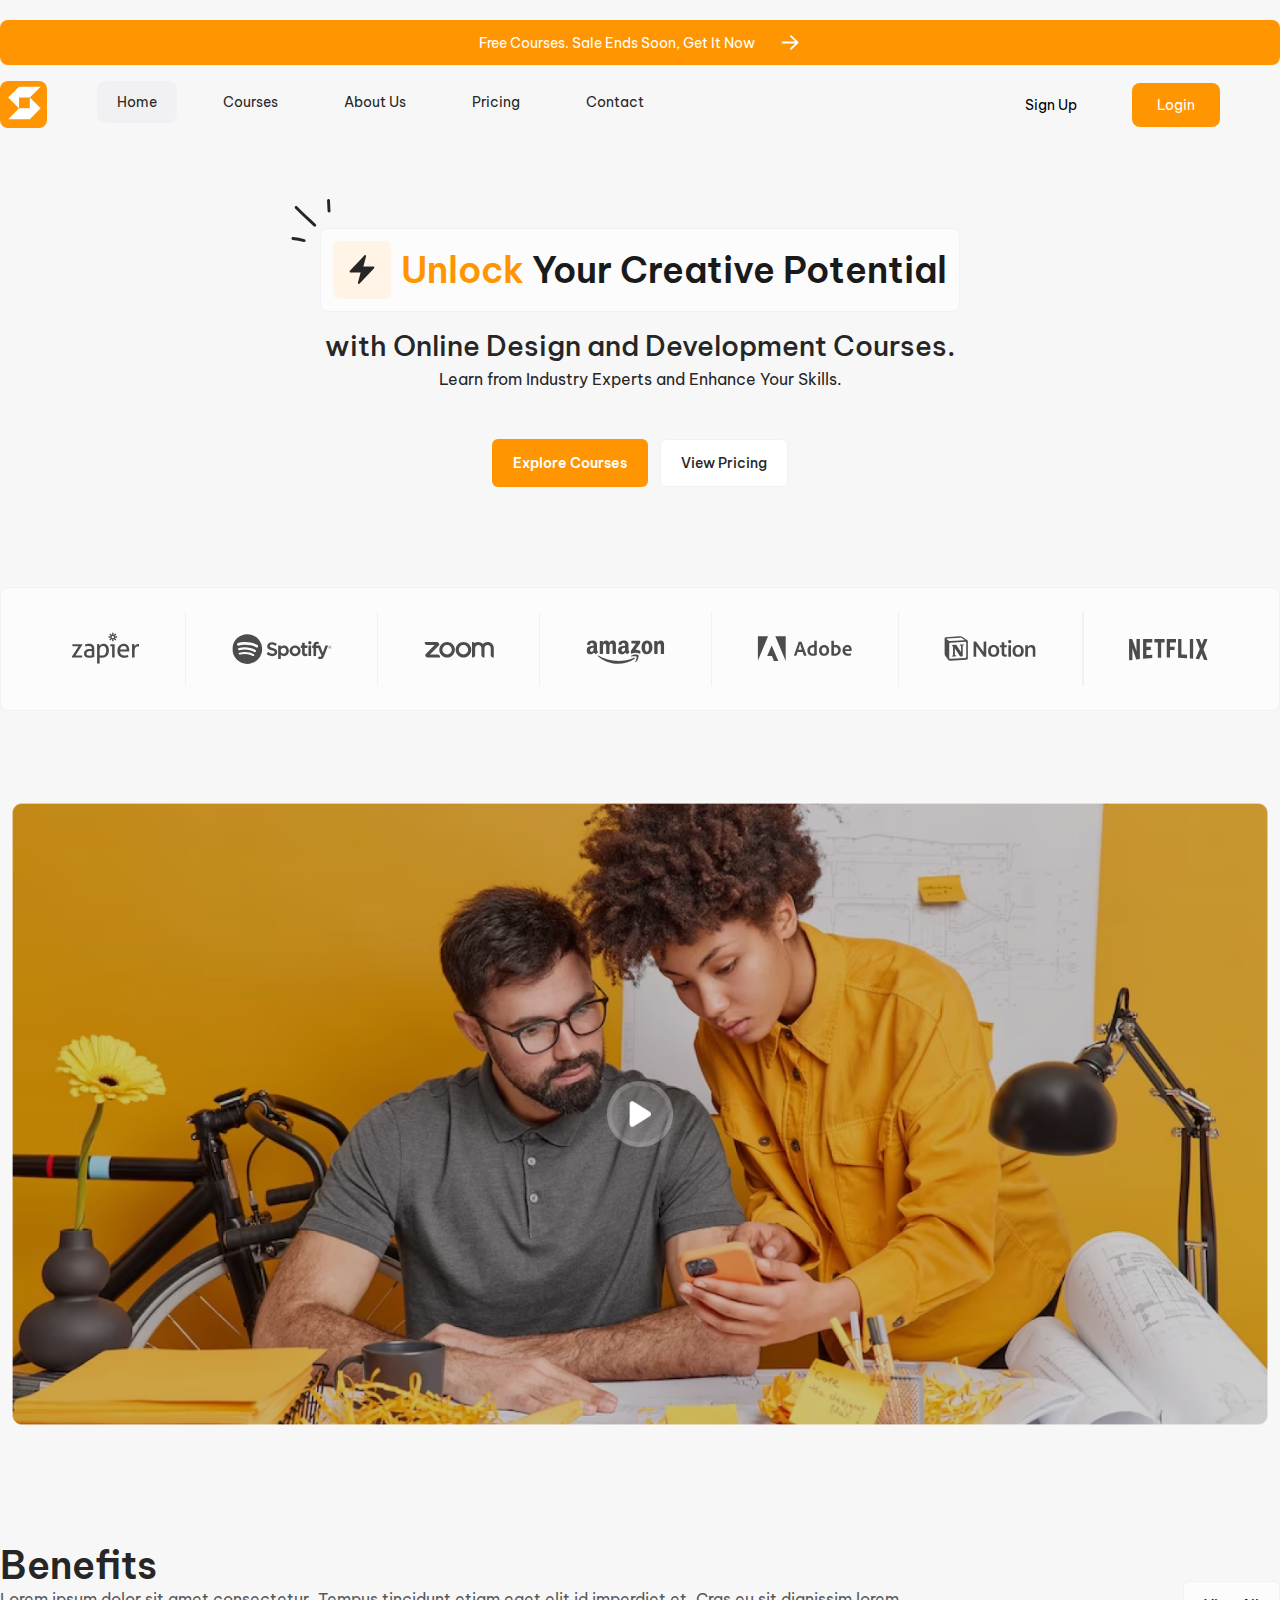
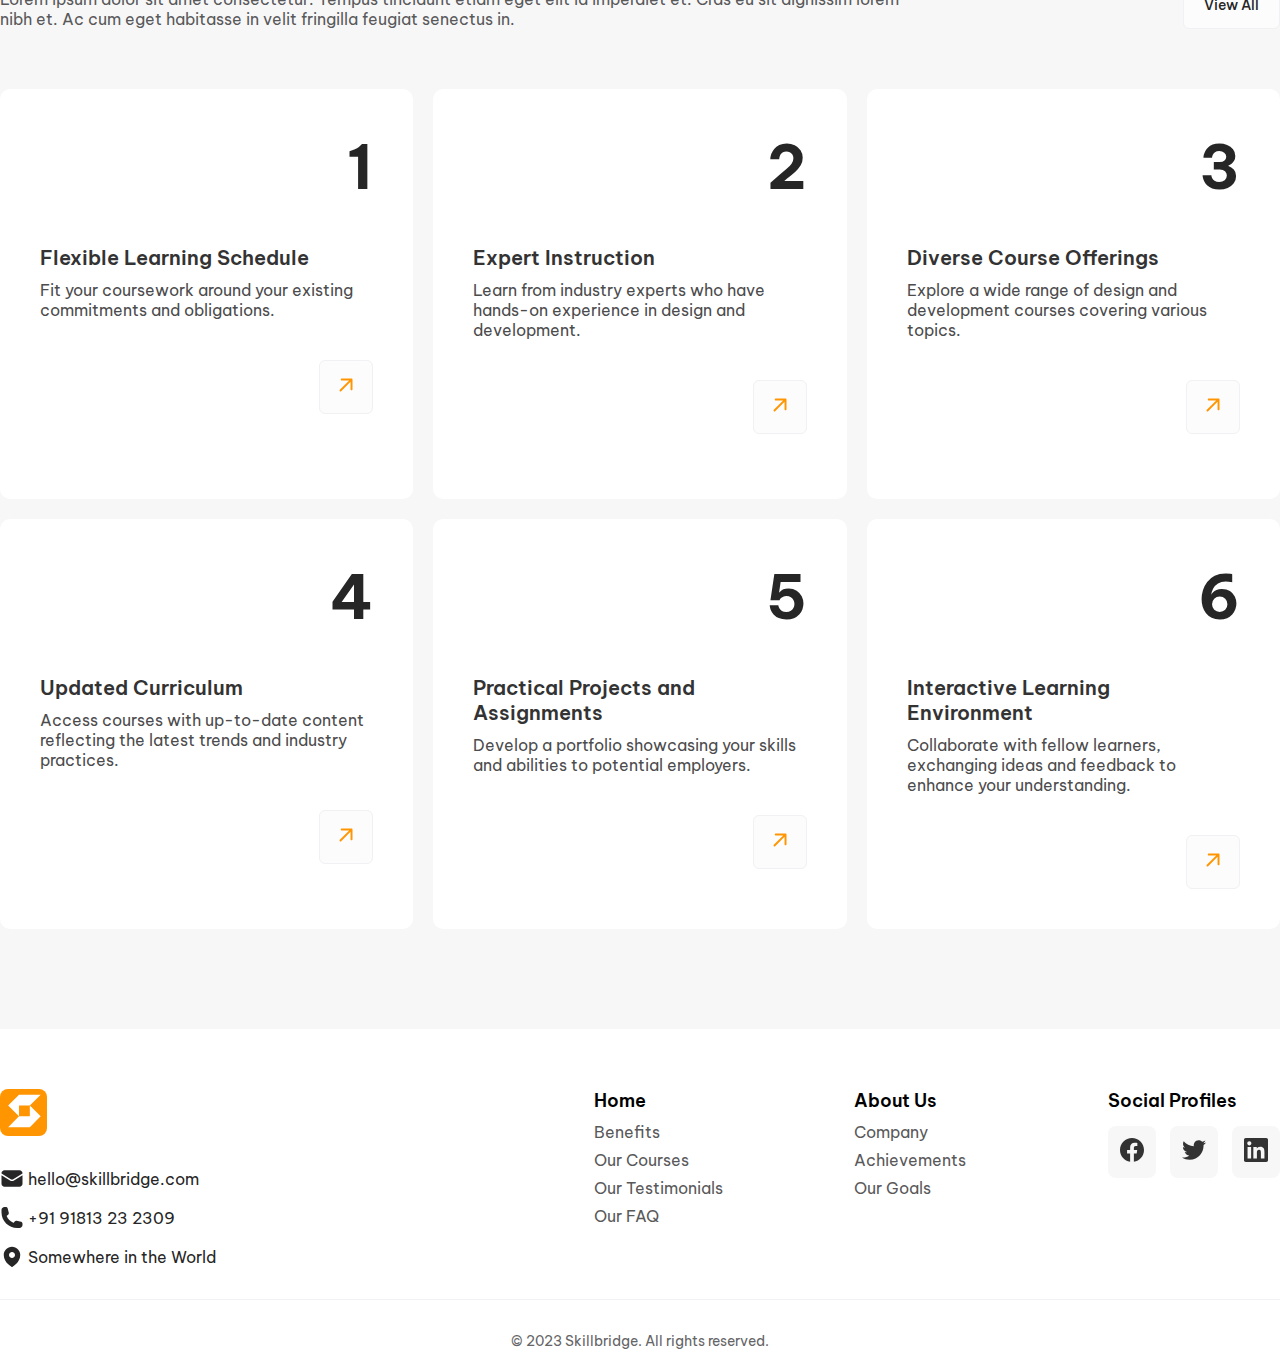
==== commit a7285b3f: "Added benefits container" ====
--- a/Group-A/index.html
+++ b/Group-A/index.html
@@ -1,490 +1,348 @@
 <!DOCTYPE html>
 <html lang="en">
-
-<head>
-  <meta charset="UTF-8" />
-  <meta http-equiv="X-UA-Compatible" content="IE=edge" />
-  <meta name="viewport" content="width=device-width, initial-scale=1.0" />
-  <link rel="stylesheet" href="./index.css" />
-  <!-- <!-- TailwindCDN -->
-  <!-- <script src="https://cdn.tailwindcss.com"></script>  -->
-  <!-- TailwindConfig
-    <script>
-        tailwind.config = {
-          theme: {
-            screens: {
-              sm: "150px",
-              md: "834px",
-              lg: "1200px",
-              xl: "1440px",
-            },
-            extend: {
-              fontFamily: {
-                vietnam: ["Be Vietnam Pro", "sans-serif"],
-              },
-            },
-          },
-        };
-      </script> -->
-  <!-- Google Fonts -->
-  <link rel="preconnect" href="https://fonts.googleapis.com" />
-  <link rel="preconnect" href="https://fonts.gstatic.com" crossorigin />
-  <link
-    href="https://fonts.googleapis.com/css2?family=Be+Vietnam+Pro:ital,wght@0,100;0,200;0,300;0,400;0,500;0,600;0,700;0,800;0,900;1,100;1,200;1,300;1,400;1,500;1,600;1,700;1,800;1,900&display=swap"
-    rel="stylesheet" />
-  <title>Git-Group-A</title>
-</head>
-
-<body>
-  <div class="sale-wrapper">
+  <head>
+    <meta charset="UTF-8" />
+    <meta http-equiv="X-UA-Compatible" content="IE=edge" />
+    <meta name="viewport" content="width=device-width, initial-scale=1.0" />
+    <link rel="stylesheet" href="./index.css" />
+    <!-- Google Fonts -->
+    <link rel="preconnect" href="https://fonts.googleapis.com" />
+    <link rel="preconnect" href="https://fonts.gstatic.com" crossorigin />
+    <link
+      href="https://fonts.googleapis.com/css2?family=Be+Vietnam+Pro:ital,wght@0,100;0,200;0,300;0,400;0,500;0,600;0,700;0,800;0,900;1,100;1,200;1,300;1,400;1,500;1,600;1,700;1,800;1,900&display=swap"
+      rel="stylesheet"
+    />
+    <title>Git-Group-A</title>
+  </head>
+
+  <body> 
+     <div
+    class="sale-wrapper">
     <a href="#">
-      <span>Free Courses. Sale Ends Soon, Get It Now</span>
-      <img src="./assets/icons/header-arrow.svg" alt="arrow icon" />
+    <span>Free Courses. Sale Ends Soon, Get It Now</span>
+      <img src="./assets/icons/header-arrow.svg" alt="arrow icon"/>
     </a>
-  </div>
-  <header>
-    <div class="container">
-
-      <div class="header">
-        <div class="left-side">
-          <div class="logo">
-            <a href="#">
-              <img src="./assets/icons/logo.svg" alt="logo" />
-            </a>
-          </div>
-
-          <nav>
-            <ul>
-              <li class="active">
-                <a href="./index.html">
-                  <span>Home</span>
-                </a>
-              </li>
-              <li>
-                <a href="./courses.html">
-                  <span>Courses</span>
-                </a>
-              </li>
-              <li>
-                <a href="./about.html">
-                  <span>About Us</span>
-                </a>
-              </li>
-              <li>
-                <a href="./pricing.html">
-                  <span>Pricing</span>
-                </a>
-              </li>
-              <li>
-                <a href="#">
-                  <span>Contact</span>
-                </a>
-              </li>
-            </ul>
-          </nav>
-
-        </div>
-
-        <div class="right-side">
-          <a href="./signup.html">
-            Sign Up
-          </a>
-          <a href="./login.html">
-            Login
-          </a>
-          <div class="burger-menu">
-            <div class="bar"></div>
-            <div class="bar"></div>
-            <div class="bar"></div>
-          </div>
-        </div>
-
-      </div>
-
     </div>
-  </header>
-  <main>
-    <div class="container">
-      <div class="heading">
-        <h2>Online Courses on Design and Development</h2>
-        <p>Welcome to our online course page, where you can enhance your skills in design and development. Choose from
-          our carefully curated selection of 10 courses designed to provide you with comprehensive knowledge and
-          practical experience. Explore the courses below and find the perfect fit for your learning journey.</p>
-      </div>
-      <div class="sub-container">
-        <div class="top">
-          <div class="paragraph">
-            <div class="paragraph-info">
-              <h4>Web Design Fundamentals</h4>
-              <p>Learn the fundamentals of web design, including HTML, CSS, and responsive design principles. Develop
-                the skills to create visually appealing and user-friendly websites.</p>
-            </div>
-            <button>
-              <p>View Course</p>
-            </button>
-          </div>
-          <div class="images">
-            <img src="./assets/images/Image.png" alt="1">
-            <img src="./assets/images/Image (1).png" alt="2">
-            <img src="./assets/images/Image (2).png" alt="3">
-          </div>
-          <div class="buttons">
-            <div class="left">
-              <button>4 Weeks</button>
-              <button>Beginner</button>
-            </div>
-            <p>By John Smith</p>
-          </div>
-        </div>
-        <div class="bottom">
-          <div class="heading">
-            <p>Curriculum</p>
-          </div>
-          <div class="cards">
-            <div class="card-info">
-              <h3>01</h3>
-              <span>Introduction to HTML</span>
-            </div>
-            <div class="card-info">
-              <h3>02</h3>
-              <span>Styling with CSS</span>
-            </div>
-            <div class="card-info">
-              <h3>03</h3>
-              <span>Introduction to Responsive Design</span>
-            </div>
-            <div class="card-info">
-              <h3>04</h3>
-              <span>Design Principles for Web</span>
-            </div>
-            <div class="card-info">
-              <h3>05</h3>
-              <span>Building a Basic Website</span>
-            </div>
-          </div>
-        </div>
-      </div>
-      <div class="sub-container">
-        <div class="top">
-          <div class="paragraph">
-            <div class="paragraph-info">
-              <h4>UI/UX Design</h4>
-              <p>Master the art of creating intuitive user interfaces (UI) and enhancing user experiences (UX). Learn
-                design principles, wireframing, prototyping, and usability testing techniques.</p>
-            </div>
-            <button>View Course</button>
-          </div>
-          <div class="images">
-            <img src="./assets/images/Image (3).png" alt="1">
-            <img src="./assets/images/Image (4).png" alt="2">
-            <img src="./assets/images/Image (5).png" alt="3">
-          </div>
-          <div class="buttons">
-            <div class="left">
-              <button>6 Weeks</button>
-              <button>Intermediate</button>
-            </div>
-            <p>By John Smith</p>
-          </div>
-        </div>
-        <div class="bottom">
-          <div class="heading">
-            <p>Curriculum</p>
-          </div>
-          <div class="cards">
-            <div class="card-info">
-              <h3>01</h3>
-              <span>Introduction to UI/UX Design</span>
-            </div>
-            <div class="card-info">
-              <h3>02</h3>
-              <span>User Research and Personas</span>
-            </div>
-            <div class="card-info">
-              <h3>03</h3>
-              <span>Wireframing and Prototyping</span>
-            </div>
-            <div class="card-info">
-              <h3>04</h3>
-              <span>Visual Design and Branding</span>
-            </div>
-            <div class="card-info">
-              <h3>05</h3>
-              <span>Usability Testing and Iteration</span>
-            </div>
-          </div>
-        </div>
-      </div>
-      <div class="sub-container">
-        <div class="top">
-          <div class="paragraph">
-            <div class="paragraph-info">
-              <h4>Mobile App Development</h4>
-              <p>Dive into the world of mobile app development. Learn to build native iOS and Android applications using
-                industry-leading frameworks like Swift and Kotlin.</p>
-            </div>
-            <button>View Course</button>
-          </div>
-          <div class="images">
-            <img src="./assets/images/Image (6).png" alt="1">
-            <img src="./assets/images/Image (7).png" alt="2">
-            <img src="./assets/images/Image (8).png" alt="3">
-          </div>
-          <div class="buttons">
-            <div class="left">
-              <button>8 Weeks</button>
-              <button>Intermediate</button>
-            </div>
-            <p>By John Smith</p>
-          </div>
-        </div>
-        <div class="bottom">
-          <div class="heading">
-            <p>Curriculum</p>
-          </div>
-          <div class="cards">
-            <div class="card-info">
-              <h3>01</h3>
-              <span>Introduction to Mobile App Development</span>
-            </div>
-            <div class="card-info">
-              <h3>02</h3>
-              <span>Fundamentals of Swift Programming (iOS)</span>
-            </div>
-            <div class="card-info">
-              <h3>03</h3>
-              <span>Fundamentals of Kotlin Programming (Android)</span>
-            </div>
-            <div class="card-info">
-              <h3>04</h3>
-              <span>Building User Interfaces</span>
-            </div>
-            <div class="card-info">
-              <h3>05</h3>
-              <span>App Deployment and Testing</span>
-            </div>
-          </div>
-        </div>
-      </div>
-      <div class="sub-container">
-        <div class="top">
-          <div class="paragraph">
-            <div class="paragraph-info">
-              <h4>Graphic Design for Beginners</h4>
-              <p>Discover the fundamentals of graphic design, including typography, color theory, layout design, and
-                image manipulation techniques. Create visually stunning designs for print and digital media.</p>
-            </div>
-            <button>View Course</button>
-          </div>
-          <div class="images">
-            <img src="./assets/images/Image (9).png" alt="1">
-            <img src="./assets/images/Image (10).png" alt="2">
-            <img src="./assets/images/Image (11).png" alt="3">
-          </div>
-          <div class="buttons">
-            <div class="left">
-              <button>10 Weeks</button>
-              <button>Beginner</button>
-            </div>
-            <p>By Sarah Thompson</p>
-          </div>
-        </div>
-        <div class="bottom">
-          <div class="heading">
-            <p>Curriculum</p>
-          </div>
-          <div class="cards">
-            <div class="card-info">
-              <h3>01</h3>
-              <span>Introduction to Graphic Design</span>
-            </div>
-            <div class="card-info">
-              <h3>02</h3>
-              <span>Typography and Color Theory</span>
-            </div>
-            <div class="card-info">
-              <h3>03</h3>
-              <span>Layout Design and Composition</span>
-            </div>
-            <div class="card-info">
-              <h3>04</h3>
-              <span>Image Editing and Manipulation</span>
-            </div>
-            <div class="card-info">
-              <h3>05</h3>
-              <span>Designing for Print and Digital Media</span>
-            </div>
-          </div>
-        </div>
-      </div>
-      <div class="sub-container">
-        <div class="top">
-          <div class="paragraph">
-            <div class="paragraph-info">
-              <h4>Front-End Web Development</h4>
-              <p>Become proficient in front-end web development. Learn HTML, CSS, JavaScript, and popular frameworks
-                like Bootstrap and React. Build interactive and responsive websites.</p>
-            </div>
-            <button>View Course</button>
-          </div>
-          <div class="images">
-            <img src="./assets/images/Image (12).png" alt="1">
-            <img src="./assets/images/Image (13).png" alt="2">
-            <img src="./assets/images/Image (14).png" alt="3">
-          </div>
-          <div class="buttons">
-            <div class="left">
-              <button>10 Weeks</button>
-              <button>Intermediate</button>
-            </div>
-            <p>By Michael Adams</p>
-          </div>
-        </div>
-        <div class="bottom">
-          <div class="heading">
-            <p>Curriculum</p>
-          </div>
-          <div class="cards">
-            <div class="card-info">
-              <h3>01</h3>
-              <span>HTML Fundamentals</span>
-            </div>
-            <div class="card-info">
-              <h3>02</h3>
-              <span>CSS Styling and Layouts</span>
-            </div>
-            <div class="card-info">
-              <h3>03</h3>
-              <span>JavaScript Basics</span>
-            </div>
-            <div class="card-info">
-              <h3>04</h3>
-              <span>Building Responsive Websites</span>
-            </div>
-            <div class="card-info">
-              <h3>05</h3>
-              <span>Introduction to Bootstrap and React</span>
-            </div>
-          </div>
-        </div>
-      </div>
-    </div>
-
-  </main>
-  <footer>
-    <div class="container">
-      <div class="top-side">
-        <div class="left-side">
-          <div class="logo">
-            <a href="#">
-              <img src="./assets/icons/logo.svg" alt="logo" />
-            </a>
-          </div>
-
-          <div class="text-container">
-            <div class="wrapper">
+
+    <header>
+      <div class="container">
+
+        <div class="header">
+          <div class="left-side">
+            <div class="logo">
               <a href="#">
-                <img src="./assets/icons/footer-mail-icon.svg" alt="footer mail">
-                <p>hello@skillbridge.com</p>
+                <img src="./assets/icons/logo.svg" alt="logo" />
               </a>
             </div>
-            <div class="wrapper">
-              <a href="#" class="flex gap-[6px]">
-                <img src="./assets/icons/footer-phone-icon.svg" alt="footer phone">
-                <p>+91 91813 23 2309</p>
-              </a>
-            </div>
-            <div class="wrapper">
-              <a href="#">
-                <img src="./assets/icons/footer-location-icon.svg" alt="footer location">
-                <p>Somewhere in the World</p>
-              </a>
-            </div>
-          </div>
-
-        </div>
-
-        <div class="right-side">
-          <div class="info-wrapper">
-            <div class="wrapper">
-              <h4>Home</h4>
+
+            <nav>
               <ul>
+                <li class="active">
+                  <a href="./index.html">
+                    <span>Home</span>
+                  </a>
+                </li>
+                <li>
+                  <a href="./courses.html">
+                    <span>Courses</span>
+                  </a>
+                </li>
+                <li>
+                  <a href="./about.html">
+                    <span>About Us</span>
+                  </a>
+                </li>
+                <li>
+                  <a href="./pricing.html">
+                    <span>Pricing</span>
+                  </a>
+                </li>
                 <li>
                   <a href="#">
-                    <span>Benefits</span>
-                  </a>
-                </li>
-                <li>
-                  <a href="#">
-                    <span>Our Courses</span>
-                  </a>
-                </li>
-                <li>
-                  <a href="#">
-                    <span>Our Testimonials</span>
-                  </a>
-                </li>
-                <li>
-                  <a href="#">
-                    <span>Our FAQ</span>
+                    <span>Contact</span>
                   </a>
                 </li>
               </ul>
-            </div>
+            </nav>
+
+          </div>
+
+          <div class="right-side">
+            <a href="./signup.html">
+              Sign Up
+            </a>
+            <a href="./login.html">
+              Login
+            </a>
+            <div class="burger-menu">
+                <div class="bar"></div>
+                <div class="bar"></div>
+                <div class="bar"></div>
+            </div>
+          </div>
+
+        </div>
+
+      </div>
+    </header>
+
+    <main>
+      <div class="container">
+
+        <div class="introduction">
+          <div class="wrapper">
+            <div class="h2-container">
+
+              <div class="introduction-effect">
+                <img src="./assets/icons/main-introduction-effect.svg" alt="introduction effect">
+              </div>
+              <div class="bolt-img">
+                <img src="./assets/icons/introduction-bolt.svg" alt="bolt img">
+              </div>
+              <h2><span>Unlock </span>Your Creative Potential</h2>
+            </div>
+            <h3>with Online Design and Development Courses.</h3>
+            <p>Learn from Industry Experts and Enhance Your Skills.</p>
+          </div>
+          <div class="btn-container">
+            <button>Explore Courses</button>
+            <button>View Pricing</button>
+          </div>
+        </div>
+
+        <div class="sponsor-container">
+          <div class="img-container">
+            <img src="./assets/icons/zapier-logo.svg" alt="zapier logo">
+          </div>
+          <div class="img-container">
+            <img src="./assets/icons/spotify-logo.svg" alt="spotify logo">
+          </div>
+          <div class="img-container">
+            <img src="./assets/icons/zoom-logo.svg" alt="zoom logo">
+          </div>
+          <div class="img-container">
+            <img src="./assets/icons/amazon-logo.svg" alt="amazon logo">
+          </div>
+          <div class="img-container">
+            <img src="./assets/icons/adobe-logo.svg" alt="adobe logo">
+          </div>
+          <div class="img-container">
+            <img src="./assets/icons/notion-logo.svg" alt="notion logo">
+          </div>
+          <div class="img-container">
+            <img src="./assets/icons/netflix-logo.svg" alt="netflix logo">
+          </div>
+        </div>
+
+        <div class="index-main-image">
+          <img src="./assets/images/index-main-top.png" alt="Image">
+        </div>
+
+        <div class="benefits-container">
+          <div class="wrapper">
+            <div class="text-container">
+              <h2>Benefits</h2>
+              <p>Lorem ipsum dolor sit amet consectetur. Tempus tincidunt etiam eget elit id imperdiet et. Cras eu sit dignissim lorem nibh et. Ac cum eget habitasse in velit fringilla feugiat senectus in.</p>
+            </div>
+
+            <button>View All</button>
+          </div>
+
+          <div class="card-container">
+            <div class="card">
+              <h1>1</h1>
+              <div class="text-container">
+                <h5>Flexible Learning Schedule</h5>
+                <p>Fit your coursework around your existing commitments and obligations.</p>
+              </div>
+              <div class="arrow-img">
+                <a href="#">
+                <img src="./assets/icons/main-benefits-arrow.svg" alt="arrow icon">
+                </a>
+              </div>
+            </div>
+            <div class="card">
+              <h1>2</h1>
+              <div class="text-container">
+                <h5>Expert Instruction</h5>
+                <p>Learn from industry experts who have hands-on experience in design and development.</p>
+              </div>
+              <div class="arrow-img">
+                <a href="#">
+                <img src="./assets/icons/main-benefits-arrow.svg" alt="arrow icon">
+                </a>
+              </div>
+            </div>
+            <div class="card">
+              <h1>3</h1>
+              <div class="text-container">
+                <h5>Diverse Course Offerings</h5>
+                <p>Explore a wide range of design and development courses covering various topics.</p>
+              </div>
+              <div class="arrow-img">
+                <a href="#">
+                <img src="./assets/icons/main-benefits-arrow.svg" alt="arrow icon">
+                </a>
+              </div>
+            </div>
+            <div class="card">
+              <h1>4</h1>
+              <div class="text-container">
+                <h5>Updated Curriculum</h5>
+                <p>Access courses with up-to-date content reflecting the latest trends and industry practices.</p>
+              </div>
+              <div class="arrow-img">
+                <a href="#">
+                <img src="./assets/icons/main-benefits-arrow.svg" alt="arrow icon">
+                </a>
+              </div>
+            </div>
+            <div class="card">
+              <h1>5</h1>
+              <div class="text-container">
+                <h5>Practical Projects and Assignments</h5>
+                <p>Develop a portfolio showcasing your skills and abilities to potential employers.</p>
+              </div>
+              <div class="arrow-img">
+                <a href="#">
+                <img src="./assets/icons/main-benefits-arrow.svg" alt="arrow icon">
+                </a>
+              </div>
+            </div>
+            <div class="card">
+              <h1>6</h1>
+              <div class="text-container">
+                <h5>Interactive Learning Environment</h5>
+                <p>Collaborate with fellow learners, exchanging ideas and feedback to enhance your understanding.</p>
+              </div>
+              <div class="arrow-img">
+                <a href="#">
+                <img src="./assets/icons/main-benefits-arrow.svg" alt="arrow icon">
+                </a>
+              </div>
+            </div>
+          </div>
+        </div>
+
+        <div class="courses-container">
+        </div>
+
+      </div>
+    </main>
+
+    <footer>
+      <div class="container">
+        <div class="top-side">
+          <div class="left-side">
+            <div class="logo">
+              <a href="#">
+                <img src="./assets/icons/logo.svg" alt="logo"/>
+              </a>
+            </div>
+
+            <div class="text-container">
+              <div class="wrapper">
+                <a href="#">
+                  <img src="./assets/icons/footer-mail-icon.svg" alt="footer mail">
+                  <p>hello@skillbridge.com</p>
+                </a>
+              </div>
+              <div class="wrapper">
+                <a href="#"  class="flex gap-[6px]">
+                  <img src="./assets/icons/footer-phone-icon.svg" alt="footer phone">
+                  <p>+91 91813 23 2309</p>
+                </a>
+              </div>
+              <div class="wrapper">
+                <a href="#">
+                  <img src="./assets/icons/footer-location-icon.svg" alt="footer location">
+                  <p>Somewhere in the World</p>
+                </a>
+              </div>
+            </div>
+
+          </div>
+
+          <div class="right-side">
+            <div class="info-wrapper">
+              <div class="wrapper">
+                <h4>Home</h4>
+                <ul>
+                  <li>
+                    <a href="#">
+                      <span>Benefits</span>
+                    </a>
+                  </li>
+                  <li>
+                    <a href="#">
+                      <span>Our Courses</span>
+                    </a>
+                  </li>
+                  <li>
+                    <a href="#">
+                      <span>Our Testimonials</span>
+                    </a>
+                  </li>
+                  <li>
+                    <a href="#">
+                      <span>Our FAQ</span>
+                    </a>
+                  </li>
+                </ul>
+              </div>
+              <div class="wrapper">
+                <h4>About Us</h4>
+                <ul>
+                  <li>
+                    <a href="#">
+                      <span>Company</span>
+                    </a>
+                  </li>
+                  <li>
+                    <a href="#">
+                      <span>Achievements</span>
+                    </a>
+                  </li>
+                  <li>
+                    <a href="#">
+                      <span>Our Goals</span>
+                    </a>
+                  </li>
+                </ul>
+              </div>
+            </div>
+            
             <div class="wrapper">
-              <h4>About Us</h4>
-              <ul>
-                <li>
-                  <a href="#">
-                    <span>Company</span>
-                  </a>
-                </li>
-                <li>
-                  <a href="#">
-                    <span>Achievements</span>
-                  </a>
-                </li>
-                <li>
-                  <a href="#">
-                    <span>Our Goals</span>
-                  </a>
-                </li>
-              </ul>
-            </div>
-          </div>
-
-          <div class="wrapper">
-            <h4>Social Profiles</h4>
-            <div class="social-wrapper">
-              <a href="#">
-                <div>
-                  <img src="./assets/icons/footer-fb-icon.svg" alt="facebook icon">
-                </div>
-              </a>
-              <a href="#">
-                <div>
-                  <img src="./assets/icons/footer-tw-icon.svg" alt="twitter icon">
-                </div>
-              </a>
-              <a href="#">
-                <div>
-                  <img src="./assets/icons/footer-linkedin-icon.svg" alt="linkedin icon">
-                </div>
-              </a>
-            </div>
-
-          </div>
-        </div>
+              <h4>Social Profiles</h4>
+              <div class="social-wrapper">
+                <a href="#">
+                  <div>
+                    <img src="./assets/icons/footer-fb-icon.svg" alt="facebook icon">
+                  </div>
+                </a>
+                <a href="#">
+                  <div>
+                    <img src="./assets/icons/footer-tw-icon.svg" alt="twitter icon">
+                  </div>
+                </a>
+                <a href="#">
+                  <div>
+                    <img src="./assets/icons/footer-linkedin-icon.svg" alt="linkedin icon">
+                  </div>
+                </a>
+              </div>
+
+            </div>
+          </div>
+        </div>
+
+        <div class="line"></div>
+
+        <div class="bottom-side">
+          <span>© 2023 Skillbridge. All rights reserved.</span>
+        </div>
+
       </div>
-
-      <div class="line"></div>
-
-      <div class="bottom-side">
-        <span>© 2023 Skillbridge. All rights reserved.</span>
-      </div>
-
-    </div>
-  </footer>
-</body>
-
-</html>+    </footer>
+  </body>
+</html>
--- a/Group-A/index.css
+++ b/Group-A/index.css
@@ -19,7 +19,6 @@
 
 body {
   font-family: "Be Vietnam Pro", sans-serif;
-  height: 120vh;
   background-color: #f7f7f8;
   position: relative;
 }
@@ -54,6 +53,7 @@
   position: sticky;
   top: 0;
   background-color: #f7f7f8;
+  z-index: 2;
 }
 
 .header {
@@ -83,7 +83,6 @@
   height: 100%;
   object-fit: cover;
 }
-
 
 nav ul {
   display: flex;
@@ -152,143 +151,8 @@
   width: 18px;
 }
 
-main .container {
-  padding: 109px 0 150px 0;
-}
-
-main .container .heading {
-  display: flex;
-  justify-content: space-between;
-  align-items: center;
-  padding-bottom: 50px;
-}
-
-main .heading h2 {
-  color: var(--grey-15, #262626);
-  font-size: 48px;
-  font-weight: 600;
-  line-height: 150%;
-  width: 100%;
-}
-
-main .heading p {
-  color: var(--grey-35, #59595A);
-  font-size: 18px;
-  font-weight: 400;
-  line-height: 150%;
-  width: fit-content;
-}
-
-main .sub-container {
-  margin-top: 50px;
-  background-color: #fff;
-  padding: 50px 50px;
-
-}
-
-main .sub-container .paragraph {
-  display: flex;
-  justify-content: space-between;
-  align-items: center;
-}
-
-main .sub-container h4 {
-  color: var(--grey-15, #262626);
-  font-size: 24px;
-  font-weight: 600;
-  line-height: 150%;
-}
-
-main .sub-container p {
-  color: var(--grey-35, #59595A);
-  font-size: 18px;
-  font-weight: 400;
-  line-height: 150%;
-}
-
-main .sub-container .top button {
-  border-radius: 8px;
-  border: 1px solid var(--white-95, #F1F1F3);
-  background: var(--white-99, #FCFCFD);
-  padding: 18px 24px;
-  color: var(--grey-15, #262626);
-  font-size: 18px;
-  font-weight: 500;
-}
-
-main .sub-container .top .paragraph button p {
-  width: 160px;
-}
-
-main .sub-container .images {
-  padding: 30px 0;
-  display: flex;
-  justify-content: space-between;
-}
-
-main .sub-container .images img {
-  width: 32%;
-  border-radius: 8px;
-  background: url(<path-to-image>), lightgray 50% / cover no-repeat;
-}
-
-main .sub-container .buttons {
-  display: flex;
-  justify-content: space-between;
-  align-items: center;
-}
-
-main .sub-container .buttons .left {
-  display: flex;
-  align-items: flex-start;
-}
-
-main .sub-container .buttons .left button {
-  border-radius: 6px;
-  border: 1px solid var(--white-95, #F1F1F3);
-  background: var(--absolute-white, #FFF);
-  gap: 10px;
-  padding: 9px 12px;
-}
-
-main .sub-container .buttons .left p {
-  color: var(--grey-15, #262626);
-  font-size: 20px;
-  font-weight: 500;
-}
-
-main .sub-container .bottom .heading p {
-  display: flex;
-  padding: 24px 30px;
-  align-items: flex-start;
-  color: var(--grey-15, #262626);
-  font-size: 22px;
-  font-weight: 600;
-  line-height: 150%;
-}
-
-main .sub-container .bottom .cards {
-  display: flex;
-  justify-content: space-around;
-}
-
-main .sub-container .bottom .cards .card-info h3 {
-  color: var(--grey-15, #262626);
-  font-size: 50px;
-  font-weight: 800;
-  line-height: 150%;
-}
-
-main .sub-container .bottom .cards .card-info span {
-  color: var(--grey-20, #333);
-  font-size: 18px;
-  font-weight: 500;
-  line-height: 150%;
-}
-
 footer {
   background: #fff;
-  bottom: 0;
   width: 100%;
 }
 
@@ -419,41 +283,6 @@
     font-size: 14px;
   }
 
-  main .container {
-    padding: 80px 55px 120px ;
-    max-width:max-content;
-  }
-
-  main .container .heading {
-    padding-bottom: 40px;
-  }
-
-  main .sub-container {
-    margin-top: 40px;
-    padding: 40px 40px;
-  }
-
-  main .sub-container .top button {
-    padding: 14px 16px;
-  }
-
-  main .sub-container .images {
-    padding: 24px 0;
-  }
-
-  main .sub-container .images img {
-    border-radius: 6px;
-    width: 32%;
-  }
-
-  main .sub-container .buttons .left button {
-    padding: 0 12px;
-  }
-
-  main .sub-container .bottom .heading p {
-    padding: 20px 24px;
-  }
-
   footer .container {
     padding: 60px 0 20px 0;
     gap: 30px;
@@ -505,7 +334,7 @@
   }
 
   .sale-wrapper {
-    padding: 10px 16px;
+    padding: 10px 13px;
     max-width: calc(100%-32px);
     margin: 40px 16px 0;
   }
@@ -546,80 +375,6 @@
   .burger-menu {
     opacity: 1;
     visibility: visible;
-  }
-
-  main .container {
-    padding: 109px 0 100px 0;
-    max-width: max-content;
-    margin: 0 30px;
-  }
-
-  main .container .heading {
-    display: grid;
-    padding-bottom: 50px;
-  }
-
-  main .sub-container {
-    margin-top: 50px;
-    padding: 24px 24px;
-  }
-
-
-  main .sub-container .paragraph {
-    display: grid;
-  }
-
-  main .sub-container .top button {
-    border-radius: 8px;
-    padding: 14px 16px;
-  }
-
-  main .sub-container .images {
-    padding: 24px 0;
-    display: flex;
-    justify-content: space-between;
-  }
-
-  main .sub-container .images img {
-    width: 32%;
-  }
-
-  main .sub-container .buttons {
-    display: grid;
-
-  }
-
-  main .sub-container .buttons .left {
-    display: flex;
-    align-items: flex-start;
-  }
-
-  main .sub-container .buttons p {
-    padding-top: 16px;
-  }
-
-  main .sub-container .bottom .heading p {
-    padding-bottom: 16px;
-    ;
-  }
-
-  main .sub-container .bottom .cards {
-    display: grid;
-    justify-content: flex-start;
-  }
-
-  main .sub-container .bottom .cards .card-info h3 {
-    color: var(--grey-15, #262626);
-    font-size: 50px;
-    font-weight: 800;
-    line-height: 150%;
-  }
-
-  main .sub-container .bottom .cards .card-info span {
-    color: var(--grey-20, #333);
-    font-size: 18px;
-    font-weight: 500;
-    line-height: 150%;
   }
 
   footer .container {
@@ -672,4 +427,495 @@
   footer .bottom-side span {
     font-size: 14px;
   }
-}+}
+
+/* ---------------------MAIN--------------------------- */
+main {
+  margin-top: 100px;
+}
+
+.introduction {
+  display: flex;
+  flex-direction: column;
+  width: 965px;
+  margin: 0 auto;
+  text-align: center;
+}
+
+.introduction .wrapper {
+  display: flex;
+  flex-direction: column;
+  align-items: center;
+}
+
+.introduction .wrapper .h2-container {
+  display: flex;
+  gap: 10px;
+  border-radius: 11px;
+  align-items: center;
+  justify-content: center;
+  border: 1px solid #f1f1f3;
+  background-color: #fcfcfd;
+  padding: 14px 20px;
+  position: relative;
+  width: auto;
+  margin-bottom: 20px;
+}
+
+.introduction .wrapper .h2-container .introduction-effect {
+  position: absolute;
+  top: -30px;
+  left: -30px;
+}
+
+.introduction .wrapper .h2-container .bolt-img {
+  width: 34px;
+  height: 34px;
+  padding: 14px;
+  border-radius: 6px;
+  box-sizing: content-box;
+  background: #fff4e5;
+}
+
+.introduction .wrapper .h2-container .bolt-img img {
+  max-width: 100%;
+  max-height: 100%;
+  object-fit: cover;
+}
+
+.introduction .wrapper .h2-container h2 {
+  color: #1a1a1a;
+  font-size: 48px;
+  font-weight: 600;
+}
+
+.introduction .wrapper .h2-container h2 span {
+  color: #ff9500;
+}
+
+.introduction .wrapper h3 {
+  font-size: 38px;
+  color: #262626;
+  font-weight: 500;
+  margin-bottom: 10px;
+}
+
+.introduction .wrapper p {
+  font-size: 18px;
+  font-weight: 400;
+  color: #262626;
+  margin-bottom: 60px;
+}
+
+.introduction .btn-container {
+  display: flex;
+  justify-content: center;
+  gap: 12px;
+}
+
+.introduction .btn-container button {
+  font-size: 18px;
+  font-weight: 600;
+  color: #fff;
+  background: #ff9500;
+  border-radius: 8px;
+  border: 1px solid transparent;
+  padding: 18px 24px;
+  cursor: pointer;
+  margin-bottom: 100px;
+}
+
+.introduction .btn-container button:nth-child(2) {
+  font-weight: 500;
+  background: #fff;
+  border-color: #f1f1f3;
+  color: #262626;
+}
+
+.introduction .btn-container button:active {
+  scale: 0.99;
+}
+
+main .sponsor-container {
+  border-radius: 12px;
+  border: 1px solid #f1f1f3;
+  background: #fcfcfd;
+  display: flex;
+  padding: 30px;
+  margin-bottom: 100px;
+}
+
+main .sponsor-container .img-container {
+  padding: 30px 40px;
+  border-right: 1px solid #f1f1f3;
+  flex-grow: 1;
+  display: flex;
+  align-items: center;
+  justify-content: center;
+  flex-shrink: 1;
+}
+
+main .sponsor-container .img-container img {
+  max-width: 100%;
+  max-height: 100%;
+}
+
+main .sponsor-container .img-container:last-child {
+  border-right: 1px solid transparent;
+  border-left: 1px solid #f1f1f3;
+}
+
+main .index-main-image {
+  margin-bottom: 150px;
+}
+
+main .index-main-image img {
+  max-width: 100%;
+  max-height: 100%;
+}
+
+@media screen and (max-width: 1440px) {
+  main {
+    margin-top: 80px;
+  }
+
+  .introduction {
+    width: 941px;
+  }
+
+  .introduction .wrapper .h2-container {
+    border-radius: 8px;
+    padding: 12px;
+    margin-bottom: 16px;
+  }
+
+  .introduction .wrapper .h2-container .bolt-img {
+    padding: 12px;
+  }
+
+  .introduction .wrapper .h2-container h2 {
+    font-size: 36px;
+  }
+
+  .introduction .wrapper h3 {
+    font-size: 28px;
+    margin-bottom: 6px;
+  }
+
+  .introduction .wrapper p {
+    font-size: 16px;
+    font-weight: 400;
+    margin-bottom: 50px;
+  }
+
+  .introduction .btn-container button {
+    font-size: 14px;
+    padding: 14px 20px;
+    border-radius: 6px;
+  }
+
+  main .sponsor-container {
+    border-radius: 8px;
+    padding: 24px;
+    margin-bottom: 80px;
+  }
+
+  main .sponsor-container .img-container {
+    padding: 20px 30px;
+    max-width: 100%;
+  }
+
+  main .index-main-image {
+    margin-bottom: 100px;
+  }
+}
+
+@media screen and (max-width: 1024px) {
+  main {
+    margin-top: 50px;
+  }
+
+  .introduction {
+    width: 332px;
+  }
+
+  .introduction .wrapper .h2-container {
+    padding: 14px;
+  }
+
+  .introduction .wrapper .h2-container h2 {
+    font-size: 16px;
+  }
+
+  .introduction .wrapper .h2-container .bolt-img {
+    width: 24px;
+    height: 24px;
+  }
+
+  .introduction .wrapper .h2-container .introduction-effect {
+    top: -15px;
+    left: -15px;
+  }
+
+  .introduction .wrapper h3 {
+    font-size: 24px;
+  }
+
+  .introduction .wrapper p {
+    font-size: 14px;
+  }
+
+  .introduction .btn-container button {
+    margin-bottom: 30px;
+  }
+
+  main .sponsor-container {
+    padding: 10px;
+    margin-bottom: 80px;
+  }
+
+  main .sponsor-container .img-container:nth-child(3) {
+    border-right-color: transparent;
+    border-left-color: #f1f1f3;
+  }
+
+  main .sponsor-container .img-container:nth-child(4) {
+    display: none;
+  }
+
+  main .sponsor-container .img-container:nth-child(5) {
+    display: none;
+  }
+
+  main .sponsor-container .img-container:nth-child(6) {
+    display: none;
+  }
+
+  main .sponsor-container .img-container:nth-child(7) {
+    display: none;
+  }
+
+  main .index-main-image {
+    margin-bottom: 50px;
+  }
+}
+
+/* Benefits-Container */
+
+.benefits-container {
+  display: flex;
+  flex-direction: column;
+  gap: 80px;
+}
+
+.benefits-container .wrapper {
+  display: flex;
+  justify-content: space-between;
+  width: 100%;
+}
+
+.benefits-container .wrapper .text-container {
+  width: 1177px;
+  display: flex;
+  flex-direction: column;
+}
+
+.benefits-container .wrapper .text-container h2 {
+  color: #262626;
+  font-size: 48px;
+  font-weight: 600;
+}
+
+.benefits-container .wrapper .text-container p {
+  color: #59595a;
+  font-size: 18px;
+  font-weight: 400;
+}
+
+.benefits-container .wrapper button {
+  align-self: end;
+  border-radius: 8px;
+  border: 1px solid #f1f1f3;
+  background: #fcfcfd;
+  padding: 18px 24px;
+  cursor: pointer;
+  font-size: 18px;
+  font-weight: 500;
+  color: #262626;
+}
+
+.benefits-container .wrapper button:active {
+  scale: 0.99;
+}
+
+.benefits-container .card-container {
+  display: grid;
+  gap: 20px;
+  grid-template-columns: repeat(3, 1fr);
+  grid-template-rows: repeat(2, 1fr);
+  margin-bottom: 100px;
+}
+
+.benefits-container .card-container .card {
+  padding: 50px;
+  background-color: #fff;
+  border-radius: 12px;
+  display: flex;
+  gap: 50px;
+  flex-direction: column;
+}
+
+.benefits-container .card-container .card h1 {
+  align-self: end;
+  font-size: 80px;
+  font-weight: 700;
+  color: #262626;
+}
+
+.benefits-container .card-container .card .text-container {
+  display: flex;
+  flex-direction: column;
+  gap: 14px;
+}
+
+.benefits-container .card-container .card .text-container h5 {
+  color: #333;
+  font-size: 24px;
+  font-weight: 600;
+}
+
+.benefits-container .card-container .card .text-container p {
+  color: #4c4c4d;
+  font-size: 18px;
+  font-weight: 400;
+}
+
+.benefits-container .card-container .card .arrow-img {
+  width: 74px;
+  height: 74px;
+  align-self: end;
+  display: flex;
+  padding: 20px;
+  justify-content: center;
+  align-items: center;
+  border-radius: 8px;
+  border: 1px solid #f1f1f3;
+  background: #fcfcfd;
+}
+
+@media screen and (max-width: 1440px) {
+  .benefits-container {
+    gap: 60px;
+  }
+
+  .benefits-container .wrapper .text-container {
+    width: 933px;
+  }
+
+  .benefits-container .wrapper .text-container h2 {
+    font-size: 38px;
+  }
+
+  .benefits-container .wrapper .text-container p {
+    font-size: 16px;
+  }
+
+  .benefits-container .wrapper button {
+    border-radius: 6px;
+    padding: 14px 20px;
+    font-size: 14px;
+  }
+
+  .benefits-container .card-container {
+    gap: 20px;
+    grid-template-rows: repeat(2, 1fr);
+  }
+
+  .benefits-container .card-container .card {
+    padding: 40px;
+    border-radius: 10px;
+    gap: 40px;
+  }
+
+  .benefits-container .card-container .card h1 {
+    font-size: 60px;
+  }
+
+  .benefits-container .card-container .card .text-container {
+    gap: 10px;
+  }
+
+  .benefits-container .card-container .card .text-container h5 {
+    font-size: 20px;
+  }
+
+  .benefits-container .card-container .card .text-container p {
+    font-size: 16px;
+  }
+
+  .benefits-container .card-container .card .arrow-img {
+    width: 54px;
+    height: 54px;
+    padding: 14px;
+    border-radius: 6px;
+  }
+}
+
+@media screen and (max-width: 1024px) {
+  .benefits-container {
+    gap: 40px;
+  }
+
+  .benefits-container .wrapper {
+    flex-direction: column;
+    justify-content: flex-start;
+    gap: 20px;
+  }
+
+  .benefits-container .wrapper .text-container {
+    width: 358px;
+  }
+
+  .benefits-container .wrapper .text-container h2 {
+    font-size: 28px;
+  }
+
+  .benefits-container .wrapper .text-container p {
+    font-size: 14px;
+  }
+
+  .benefits-container .wrapper button {
+    align-self: start;
+  }
+
+  .benefits-container .card-container {
+    gap: 20px;
+    grid-template-rows: repeat(4, 1fr);
+    grid-template-columns: 1fr;
+    margin-bottom: 50px;
+  }
+
+  .benefits-container .card-container .card {
+    padding: 30px;
+    gap: 30px;
+  }
+
+  .benefits-container .card-container .card:nth-child(5) {
+    display: none;
+  }
+
+  .benefits-container .card-container .card:nth-child(6) {
+    display: none;
+  }
+
+  .benefits-container .card-container .card h1 {
+    font-size: 50px;
+  }
+
+  .benefits-container .card-container .card .text-container p {
+    font-size: 14px;
+  }
+}
+
+/* Courses-Container */
+
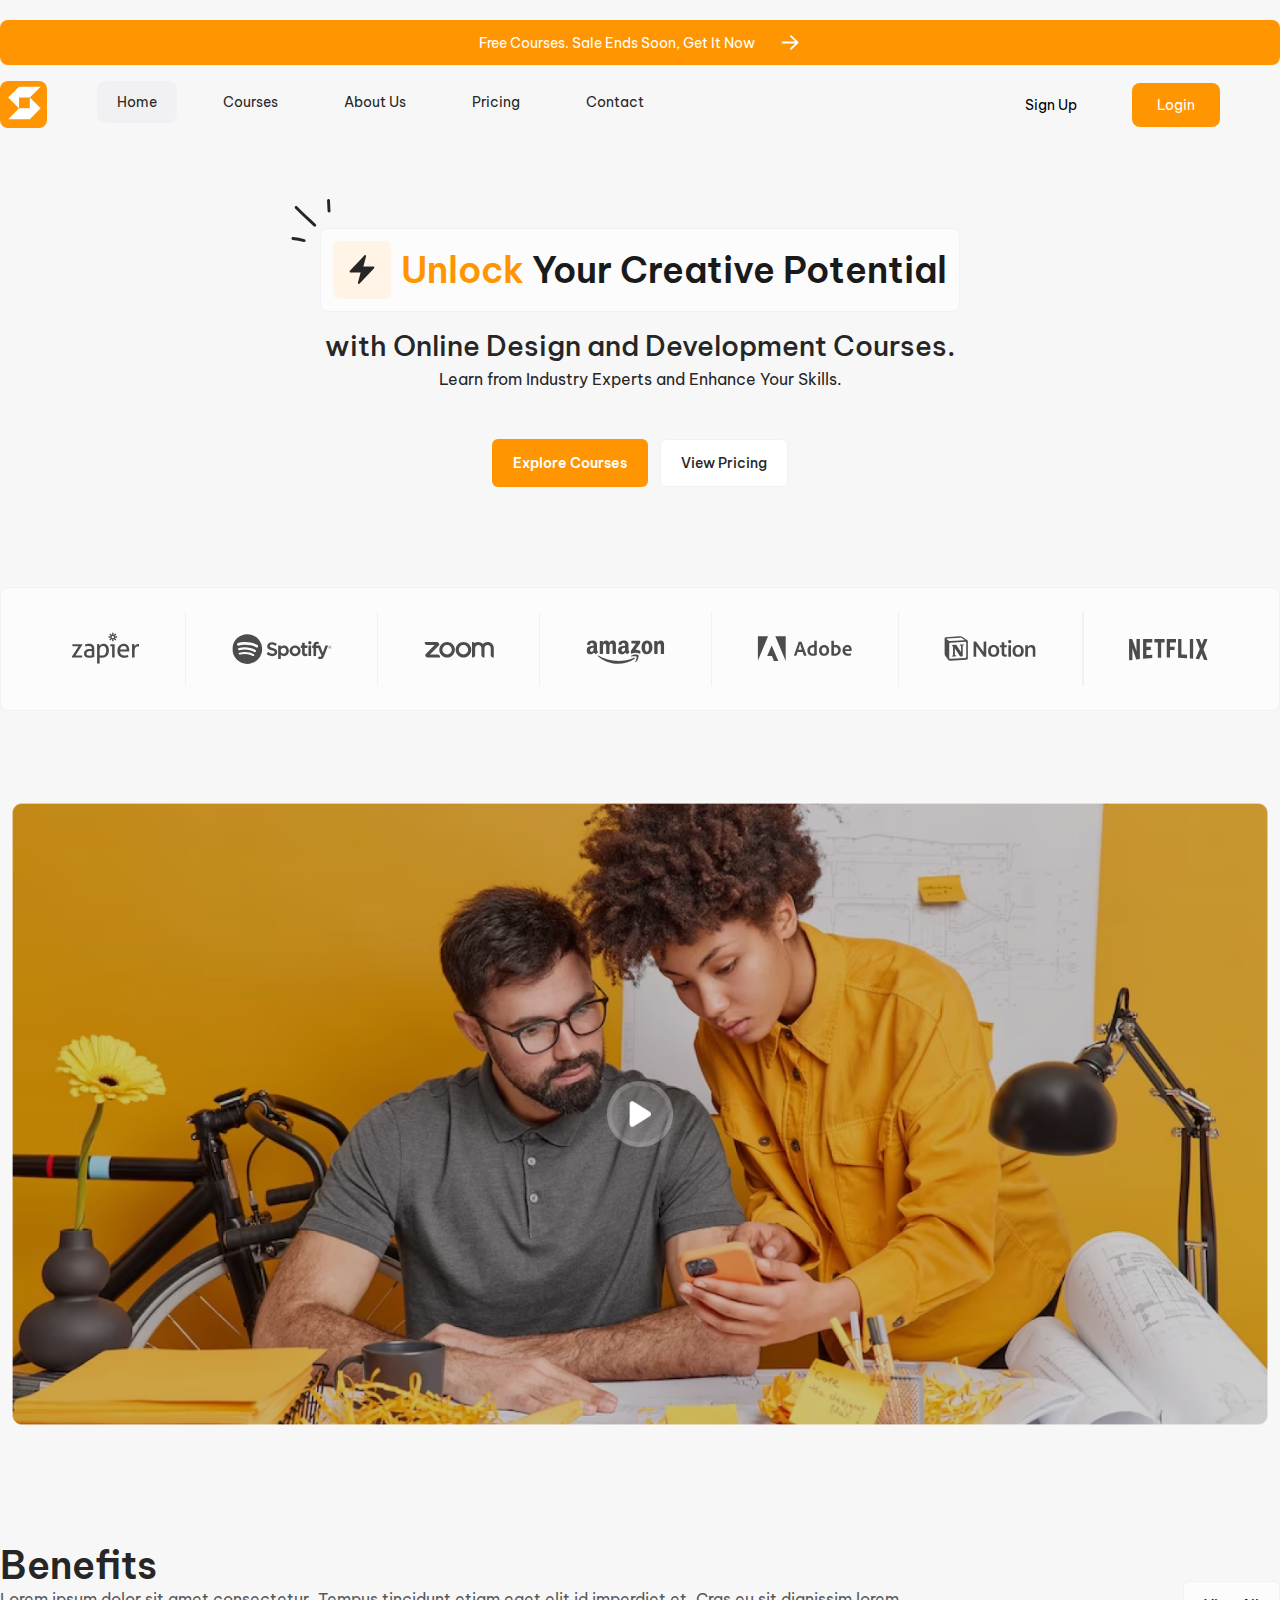
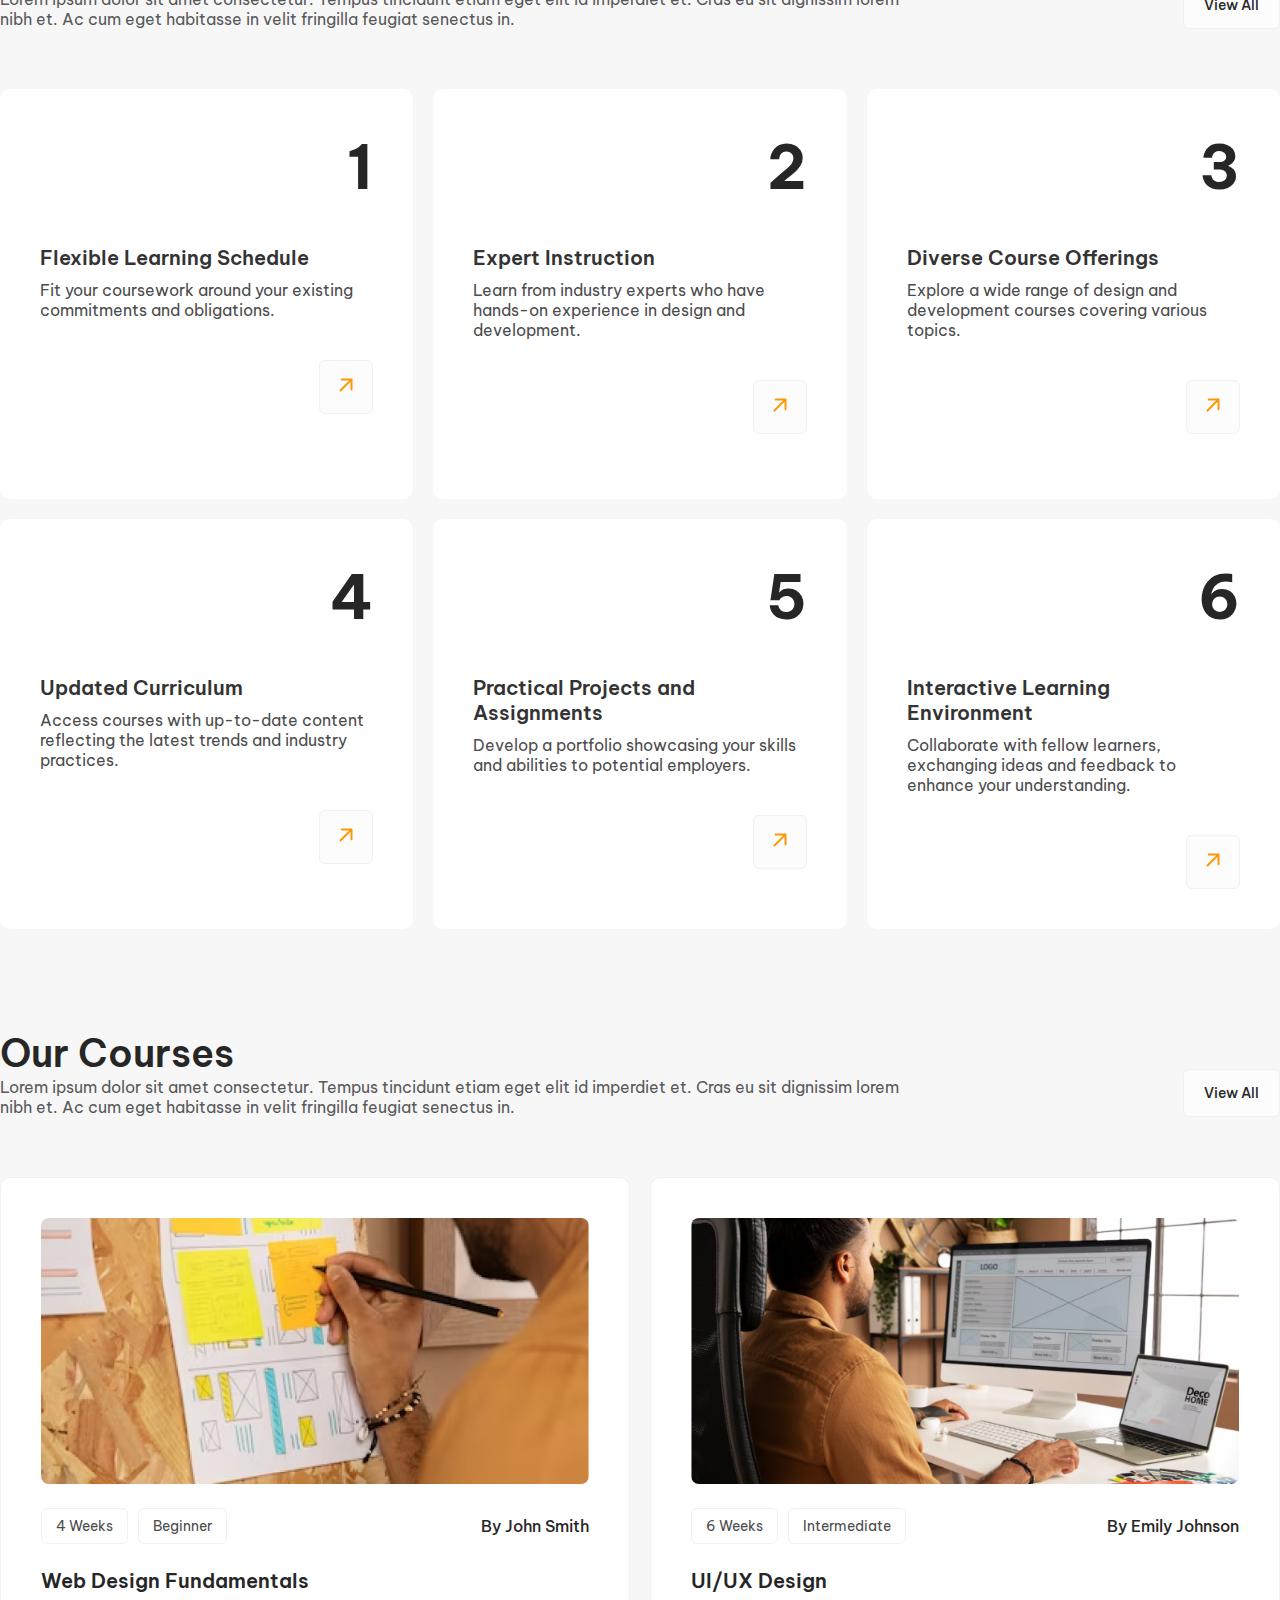
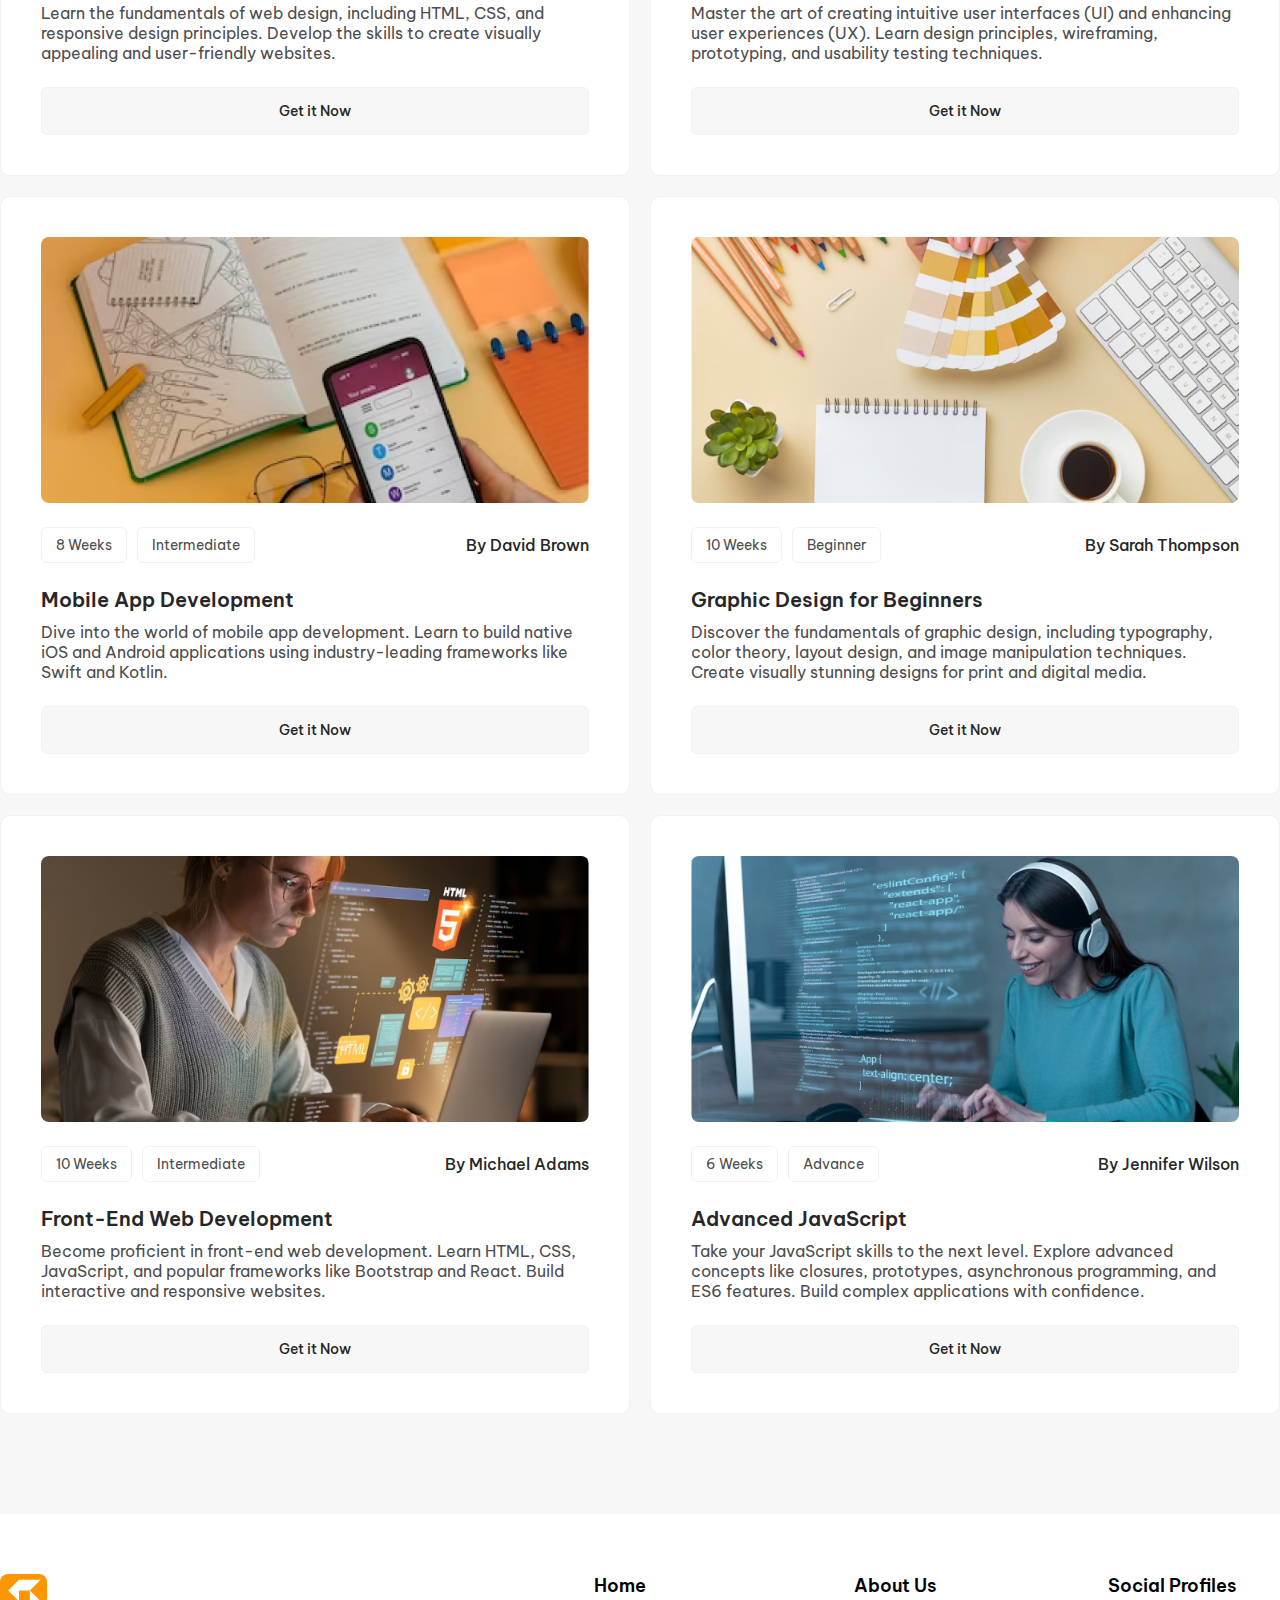
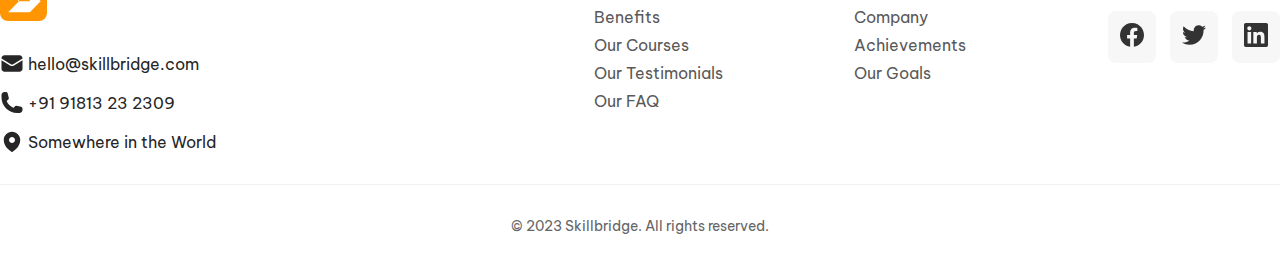
==== commit 888b6a2c: "Added Courses container" ====
--- a/Group-A/index.html
+++ b/Group-A/index.html
@@ -225,6 +225,163 @@
         </div>
 
         <div class="courses-container">
+
+          <div class="wrapper">
+            <div class="text-container">
+              <h2>Our Courses</h2>
+              <p>Lorem ipsum dolor sit amet consectetur. Tempus tincidunt etiam eget elit id imperdiet et. Cras eu sit dignissim lorem nibh et. Ac cum eget habitasse in velit fringilla feugiat senectus in.</p>
+            </div>
+
+            <button>View All</button>
+          </div>
+
+          <div class="card-container">
+            <div class="card">
+              <div class="img-container">
+                <img src="./assets/images/index-courses-image-1.png" alt="image">
+              </div>
+
+              <div class="user-container">
+                <div class="exp-container">
+                  <p>4 Weeks</p>
+                  <p>Beginner</p>
+                </div>
+
+                <h6>By John Smith</h6>
+
+              </div>
+
+              <div class="text-container">
+                <h4>Web Design Fundamentals</h4>
+                <p>Learn the fundamentals of web design, including HTML, CSS, and responsive design principles. Develop the skills to create visually appealing and user-friendly websites.</p>
+              </div>
+
+              <button>Get it Now</button>
+
+            </div>
+
+            <div class="card">
+              <div class="img-container">
+                <img src="./assets/images/index-courses-image-2.png" alt="image">
+              </div>
+
+              <div class="user-container">
+                <div class="exp-container">
+                  <p>6 Weeks</p>
+                  <p>Intermediate</p>
+                </div>
+
+                <h6>By Emily Johnson</h6>
+
+              </div>
+
+              <div class="text-container">
+                <h4>UI/UX Design</h4>
+                <p>Master the art of creating intuitive user interfaces (UI) and enhancing user experiences (UX). Learn design principles, wireframing, prototyping, and usability testing techniques.</p>
+              </div>
+
+              <button>Get it Now</button>
+
+            </div>
+
+            <div class="card">
+              <div class="img-container">
+                <img src="./assets/images/index-courses-image-3.png" alt="image">
+              </div>
+
+              <div class="user-container">
+                <div class="exp-container">
+                  <p>8 Weeks</p>
+                  <p>Intermediate</p>
+                </div>
+
+                <h6>By David Brown</h6>
+
+              </div>
+
+              <div class="text-container">
+                <h4>Mobile App Development</h4>
+                <p>Dive into the world of mobile app development. Learn to build native iOS and Android applications using industry-leading frameworks like Swift and Kotlin.</p>
+              </div>
+
+              <button>Get it Now</button>
+
+            </div>
+
+            <div class="card">
+              <div class="img-container">
+                <img src="./assets/images/index-courses-image-4.png" alt="image">
+              </div>
+
+              <div class="user-container">
+                <div class="exp-container">
+                  <p>10 Weeks</p>
+                  <p>Beginner</p>
+                </div>
+
+                <h6>By Sarah Thompson</h6>
+
+              </div>
+
+              <div class="text-container">
+                <h4>Graphic Design for Beginners</h4>
+                <p>Discover the fundamentals of graphic design, including typography, color theory, layout design, and image manipulation techniques. Create visually stunning designs for print and digital media.</p>
+              </div>
+
+              <button>Get it Now</button>
+
+            </div>
+
+            <div class="card">
+              <div class="img-container">
+                <img src="./assets/images/index-courses-image-5.png" alt="image">
+              </div>
+
+              <div class="user-container">
+                <div class="exp-container">
+                  <p>10 Weeks</p>
+                  <p>Intermediate</p>
+                </div>
+
+                <h6>By Michael Adams</h6>
+
+              </div>
+
+              <div class="text-container">
+                <h4>Front-End Web Development</h4>
+                <p>Become proficient in front-end web development. Learn HTML, CSS, JavaScript, and popular frameworks like Bootstrap and React. Build interactive and responsive websites.</p>
+              </div>
+
+              <button>Get it Now</button>
+
+            </div>
+
+            <div class="card">
+              <div class="img-container">
+                <img src="./assets/images/index-courses-image-6.png" alt="image">
+              </div>
+
+              <div class="user-container">
+                <div class="exp-container">
+                  <p>6 Weeks</p>
+                  <p>Advance</p>
+                </div>
+
+                <h6>By Jennifer Wilson</h6>
+
+              </div>
+
+              <div class="text-container">
+                <h4>Advanced JavaScript</h4>
+                <p>Take your JavaScript skills to the next level. Explore advanced concepts like closures, prototypes, asynchronous programming, and ES6 features. Build complex applications with confidence.</p>
+              </div>
+
+              <button>Get it Now</button>
+
+            </div>
+
+          </div>
+
         </div>
 
       </div>
--- a/Group-A/index.css
+++ b/Group-A/index.css
@@ -53,7 +53,7 @@
   position: sticky;
   top: 0;
   background-color: #f7f7f8;
-  z-index: 2;
+  z-index: 10000;
 }
 
 .header {
@@ -330,7 +330,7 @@
 @media screen and (max-width: 1024px) {
   .container {
     max-width: calc(100%-32px);
-    padding: 0 20px;
+    padding: 0 16px;
   }
 
   .sale-wrapper {
@@ -868,7 +868,6 @@
 
   .benefits-container .wrapper {
     flex-direction: column;
-    justify-content: flex-start;
     gap: 20px;
   }
 
@@ -919,3 +918,262 @@
 
 /* Courses-Container */
 
+.courses-container {
+  display: flex;
+  flex-direction: column;
+  gap: 80px;
+}
+.courses-container .wrapper {
+  display: flex;
+  justify-content: space-between;
+  width: 100%;
+}
+
+.courses-container .wrapper .text-container {
+  width: 1177px;
+  display: flex;
+  flex-direction: column;
+}
+
+.courses-container .wrapper .text-container h2 {
+  color: #262626;
+  font-size: 48px;
+  font-weight: 600;
+}
+
+.courses-container .wrapper .text-container p {
+  color: #59595a;
+  font-size: 18px;
+  font-weight: 400;
+}
+
+.courses-container .wrapper button {
+  align-self: end;
+  border-radius: 8px;
+  border: 1px solid #f1f1f3;
+  background: #fcfcfd;
+  padding: 18px 24px;
+  cursor: pointer;
+  font-size: 18px;
+  font-weight: 500;
+  color: #262626;
+}
+
+.courses-container .wrapper button:active {
+  scale: 0.99;
+}
+
+.courses-container .card-container {
+  display: grid;
+  gap: 30px;
+  grid-template-columns: repeat(2, 1fr);
+  grid-template-rows: repeat(3, 1fr);
+  margin-bottom: 100px;
+}
+
+.courses-container .card-container .card {
+  padding: 50px;
+  display: flex;
+  flex-direction: column;
+  gap: 30px;
+  border-radius: 12px;
+  border: 1px solid #f1f1f3;
+  background: #fff;
+}
+
+.courses-container .card-container .card .img-container {
+  height: 380px;
+  border-radius: 8px;
+  overflow: hidden;
+}
+
+.courses-container .card-container .card .img-container img {
+  width: 100%;
+  height: 100%;
+  object-fit: cover;
+}
+
+.courses-container .card-container .card .user-container {
+  display: flex;
+  align-items: center;
+  justify-content: space-between;
+}
+
+.courses-container .card-container .card .user-container .exp-container {
+  display: flex;
+  gap: 10px;
+}
+
+.courses-container .card-container .card .user-container .exp-container p {
+  padding: 10px 16px;
+  color: #4c4c4d;
+  font-size: 18px;
+  font-weight: 400;
+  border-radius: 8px;
+  border: 1px solid #f1f1f3;
+  background-color: #fff;
+}
+
+.courses-container .card-container .card .user-container h6 {
+  color: #262626;
+  font-size: 20px;
+  font-weight: 500;
+}
+
+.courses-container .card-container .card .text-container {
+  display: flex;
+  flex-direction: column;
+  gap: 14px;
+}
+
+.courses-container .card-container .card .text-container h4 {
+  color: #262626;
+  font-size: 24px;
+  font-weight: 600;
+}
+
+.courses-container .card-container .card .text-container p {
+  color: #4c4c4d;
+  font-size: 18px;
+  font-weight: 400;
+}
+
+.courses-container .card-container .card button {
+  display: flex;
+  padding: 18px 24px;
+  justify-content: center;
+  align-items: center;
+  border-radius: 8px;
+  border: 1px solid #f1f1f3;
+  background-color: #f7f7f8;
+  color: #262626;
+  text-align: center;
+  font-size: 18px;
+  font-weight: 500;
+  cursor: pointer;
+}
+
+.courses-container .card-container .card button:active {
+  scale: 0.99;
+}
+
+@media screen and (max-width: 1440px) {
+  .courses-container {
+    gap: 60px;
+  }
+
+  .courses-container .wrapper .text-container {
+    width: 933px;
+  }
+
+  .courses-container .wrapper .text-container h2 {
+    font-size: 38px;
+  }
+
+  .courses-container .wrapper .text-container p {
+    font-size: 16px;
+  }
+
+  .courses-container .wrapper button {
+    border-radius: 6px;
+    padding: 14px 20px;
+    font-size: 14px;
+  }
+
+  .courses-container .card-container {
+    gap: 20px;
+  }
+
+  .courses-container .card-container .card {
+    padding: 40px;
+    gap: 24px;
+    border-radius: 10px;
+  }
+
+  .courses-container .card-container .card .img-container {
+    height: 266px;
+  }
+
+  .courses-container .card-container .card .user-container .exp-container p {
+    padding: 8px 14px;
+    font-size: 14px;
+    border-radius: 6px;
+  }
+
+  .courses-container .card-container .card .user-container h6 {
+    font-size: 16px;
+  }
+
+  .courses-container .card-container .card .text-container {
+    gap: 10px;
+  }
+
+  .courses-container .card-container .card .text-container h4 {
+    font-size: 20px;
+  }
+
+  .courses-container .card-container .card .text-container p {
+    font-size: 16px;
+  }
+
+  .courses-container .card-container .card button {
+    padding: 14px 24px;
+    border-radius: 6px;
+    font-size: 14px;
+  }
+}
+
+@media screen and (max-width: 1024px) {
+  .courses-container {
+    gap: 40px;
+  }
+
+  .courses-container .wrapper {
+    flex-direction: column;
+    gap: 20px;
+  }
+
+  .courses-container .wrapper .text-container {
+    width: 357px;
+  }
+
+  .courses-container .wrapper .text-container h2 {
+    font-size: 28px;
+  }
+
+  .courses-container .wrapper .text-container p {
+    font-size: 14px;
+  }
+
+  .courses-container .wrapper button {
+    align-self: start;
+  }
+  .courses-container .card-container{
+    grid-template-columns: 1fr;
+    grid-template-rows: repeat(6,1fr);
+  }
+
+  .courses-container .card-container .card {
+    padding: 24px;
+  }
+
+  .courses-container .card-container .card .img-container {
+    height: 172px;
+  }
+
+  .courses-container .card-container .card .user-container {
+    flex-direction: column;
+    align-items: flex-start;
+    justify-content: flex-start;
+    gap: 14px;
+  }
+
+  .courses-container .card-container .card .text-container h4 {
+    font-size: 18px;
+  }
+
+  .courses-container .card-container .card .text-container p {
+    font-size: 14px;
+  }
+
+}
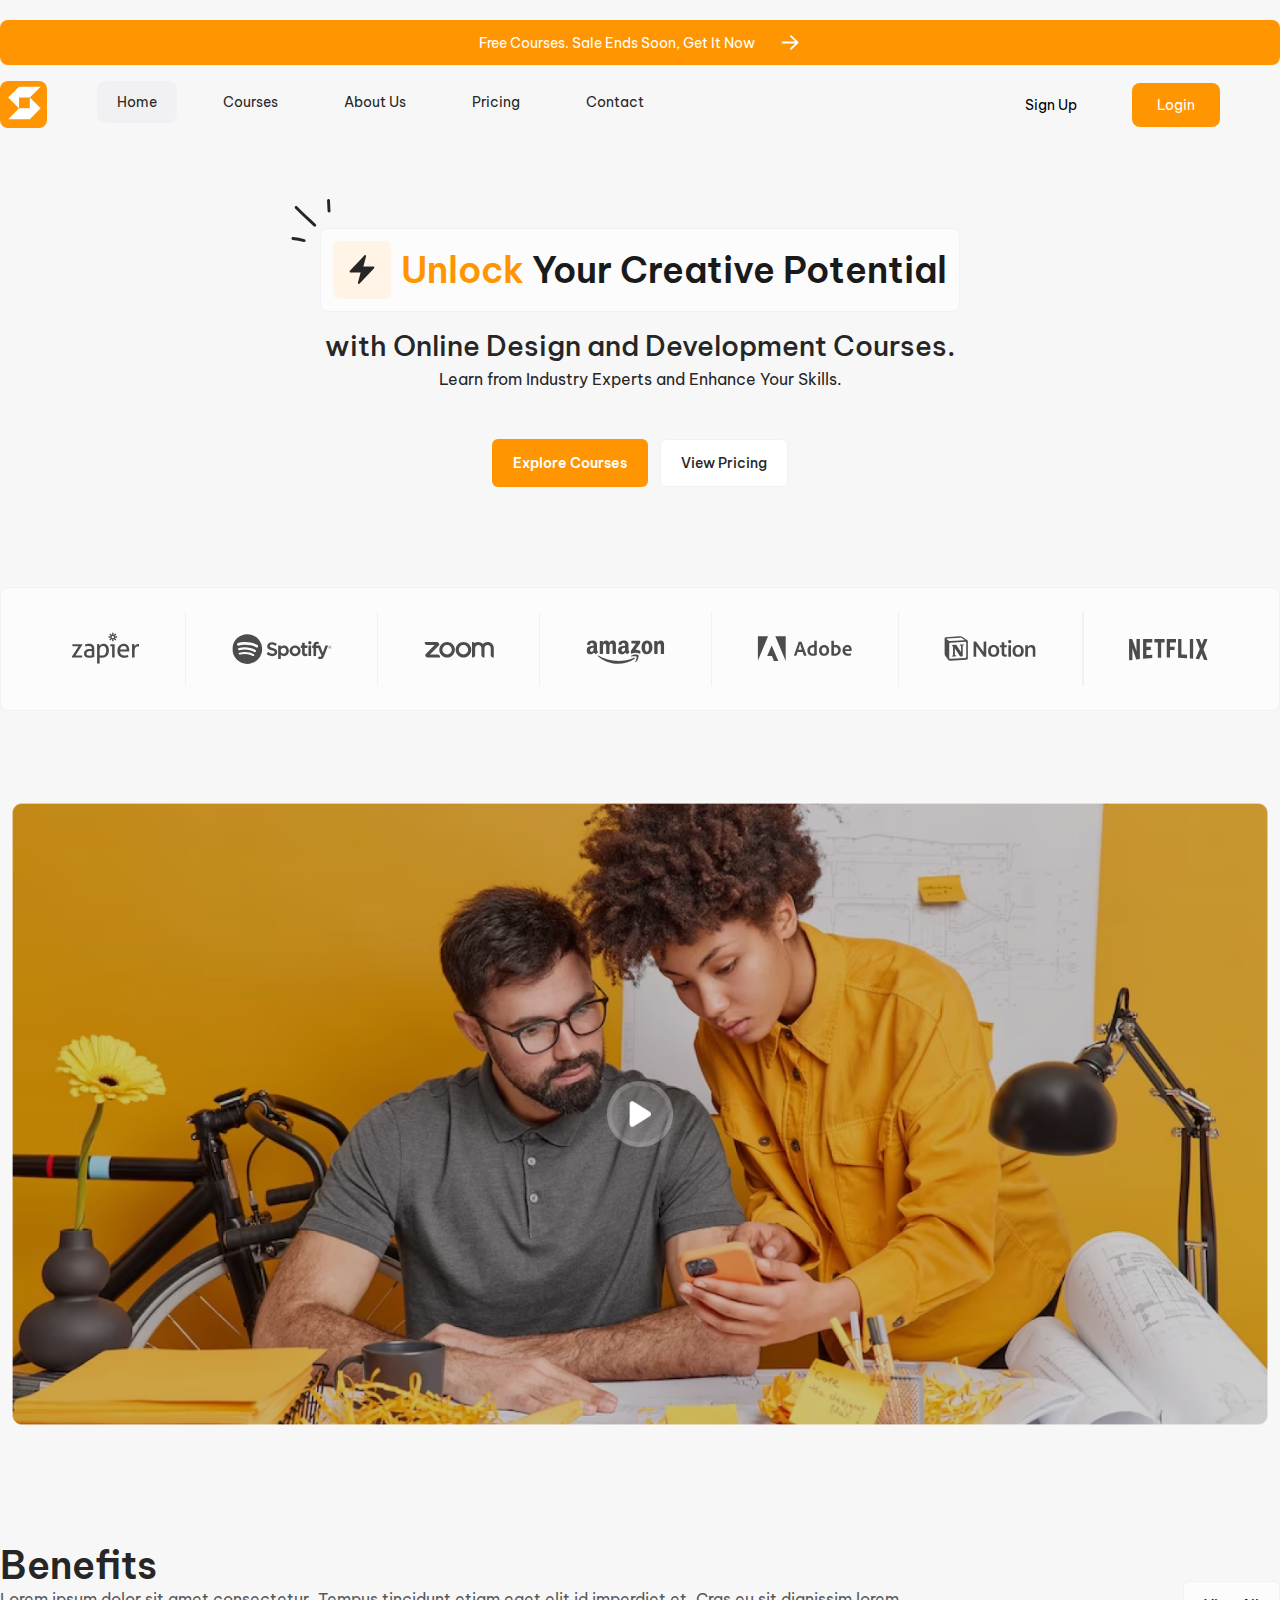
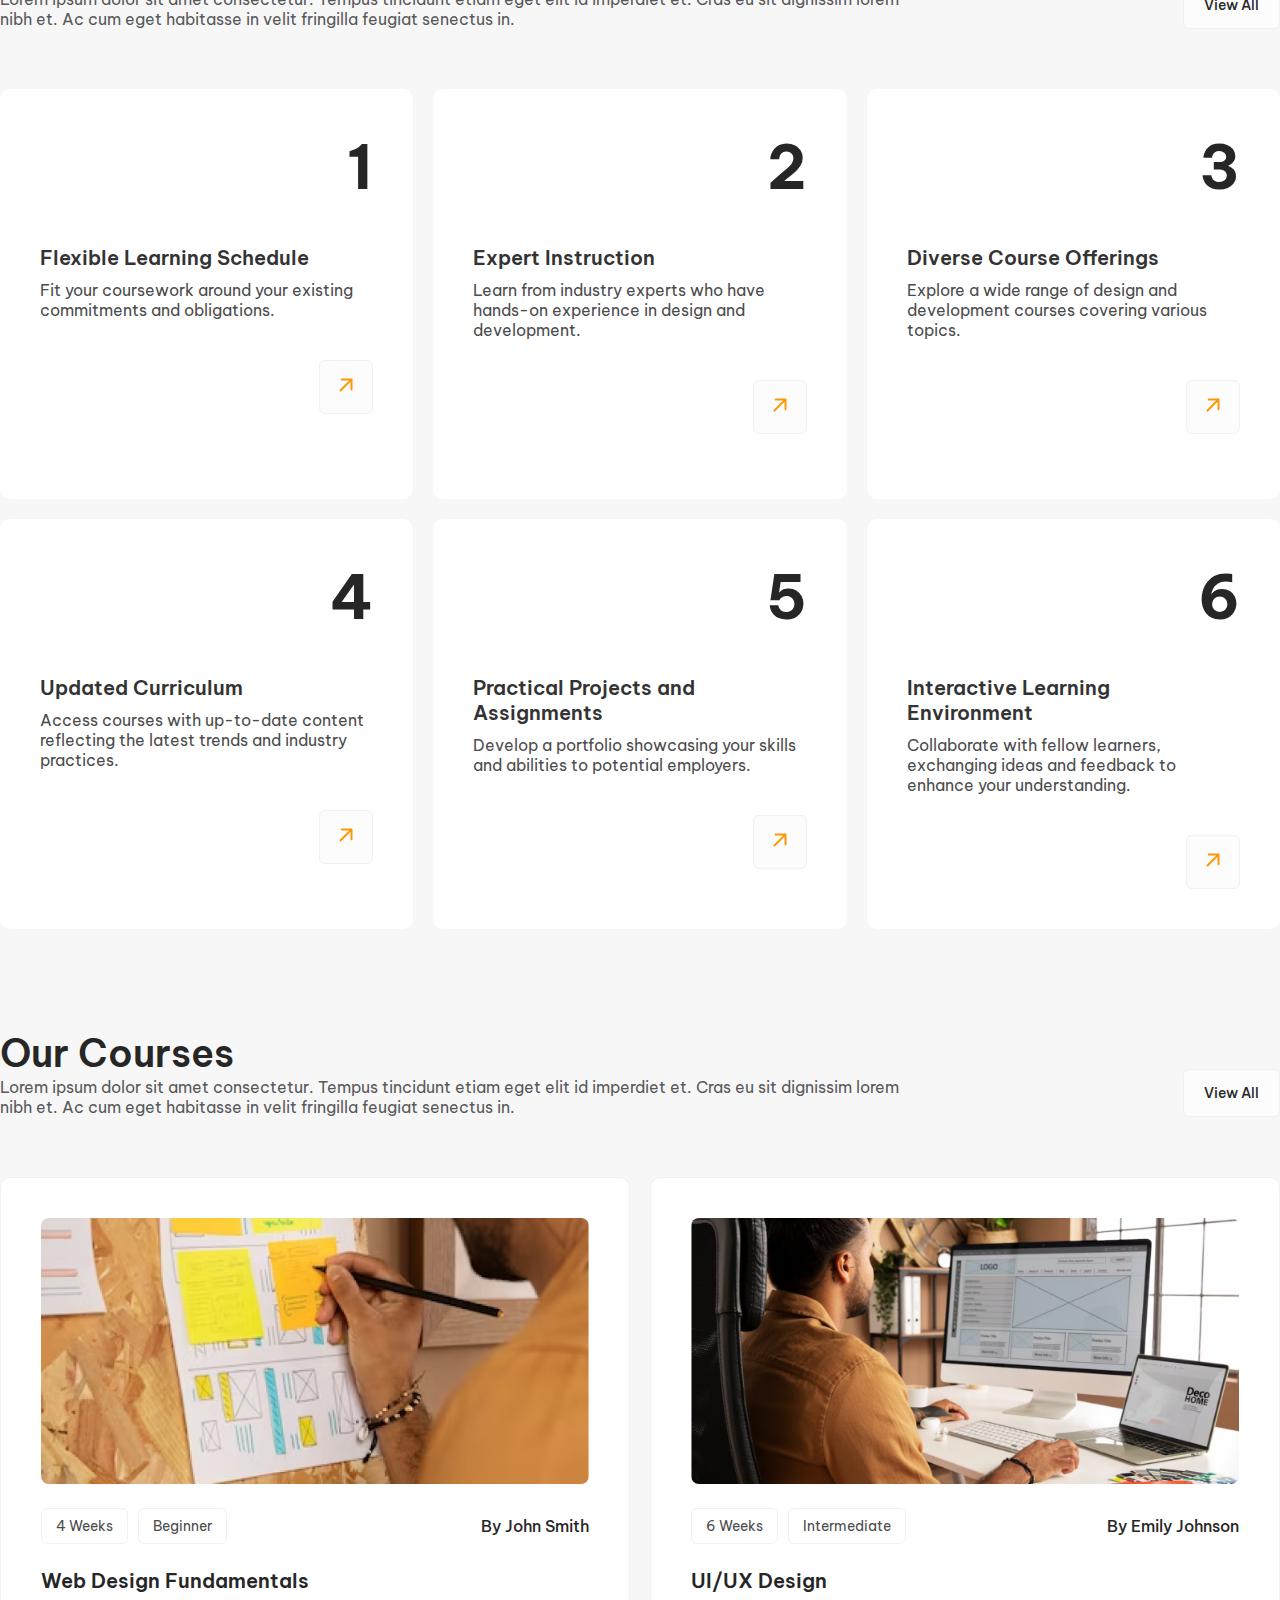
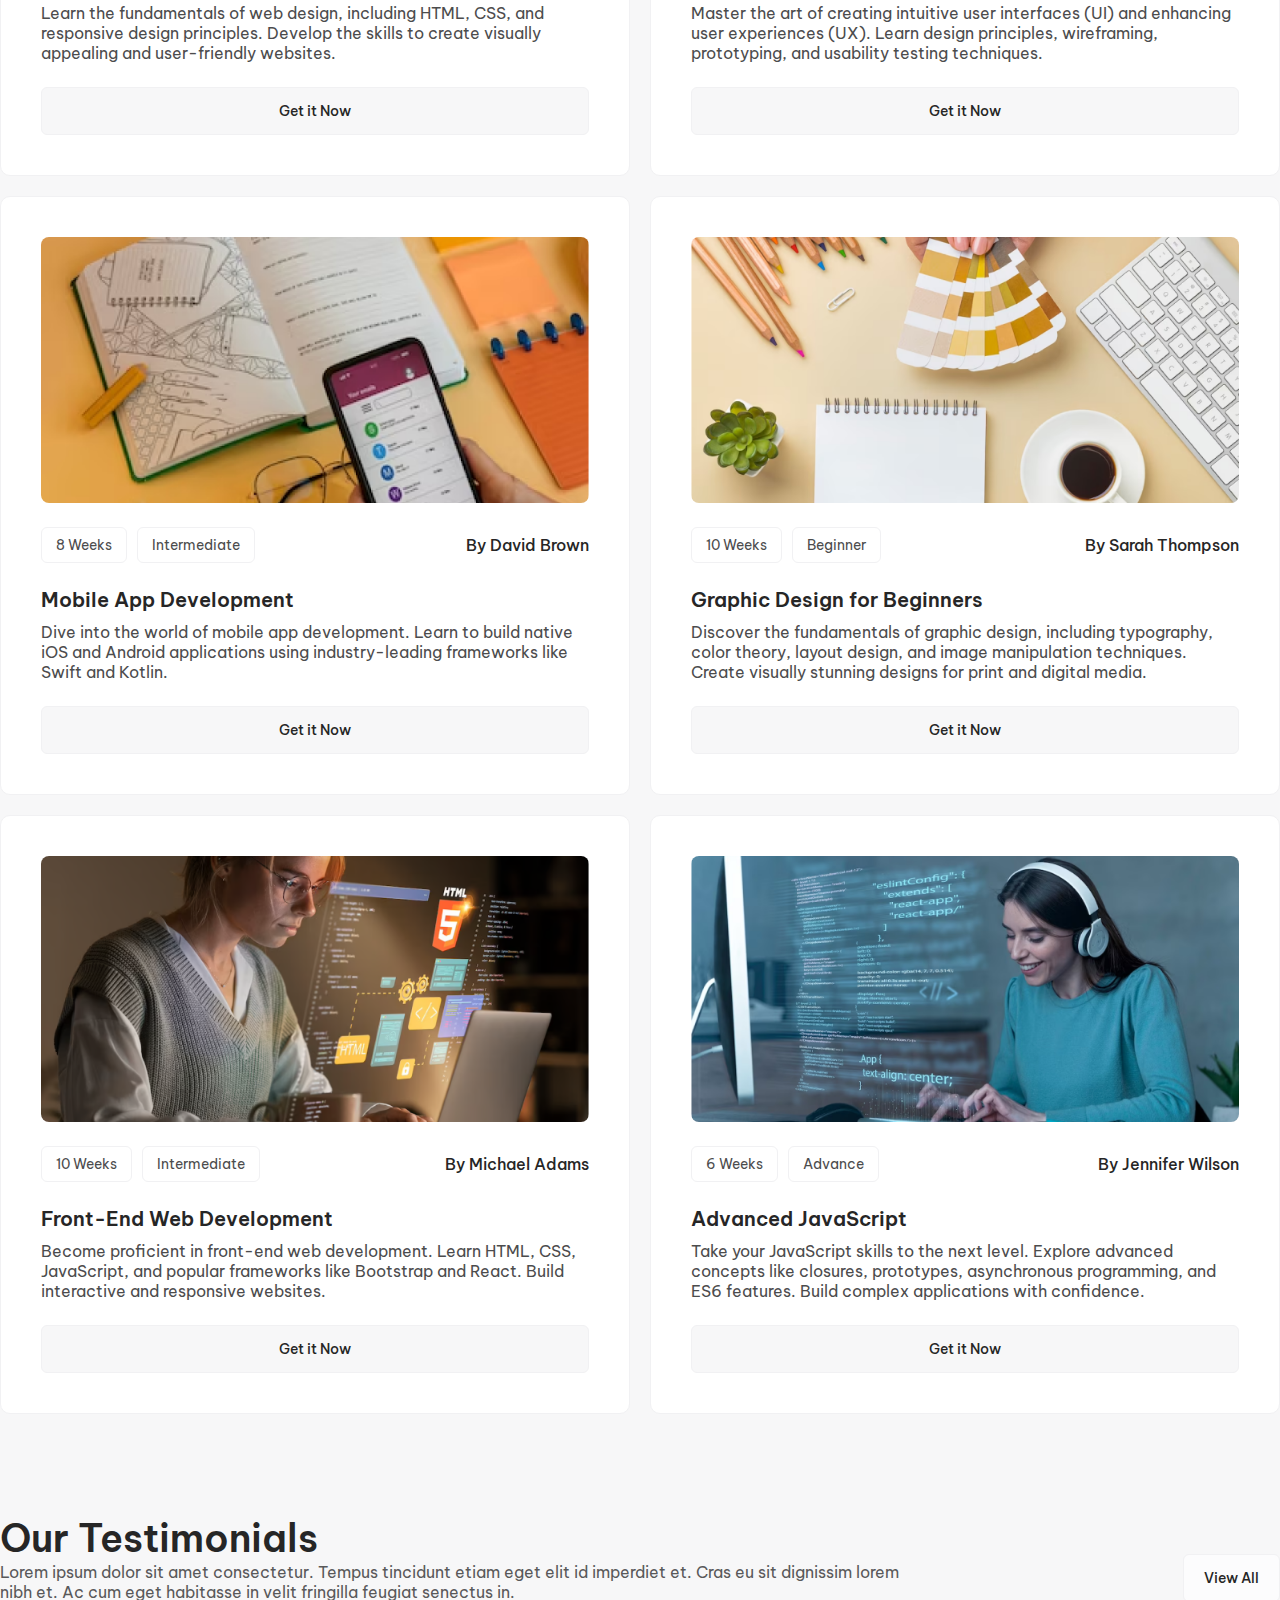
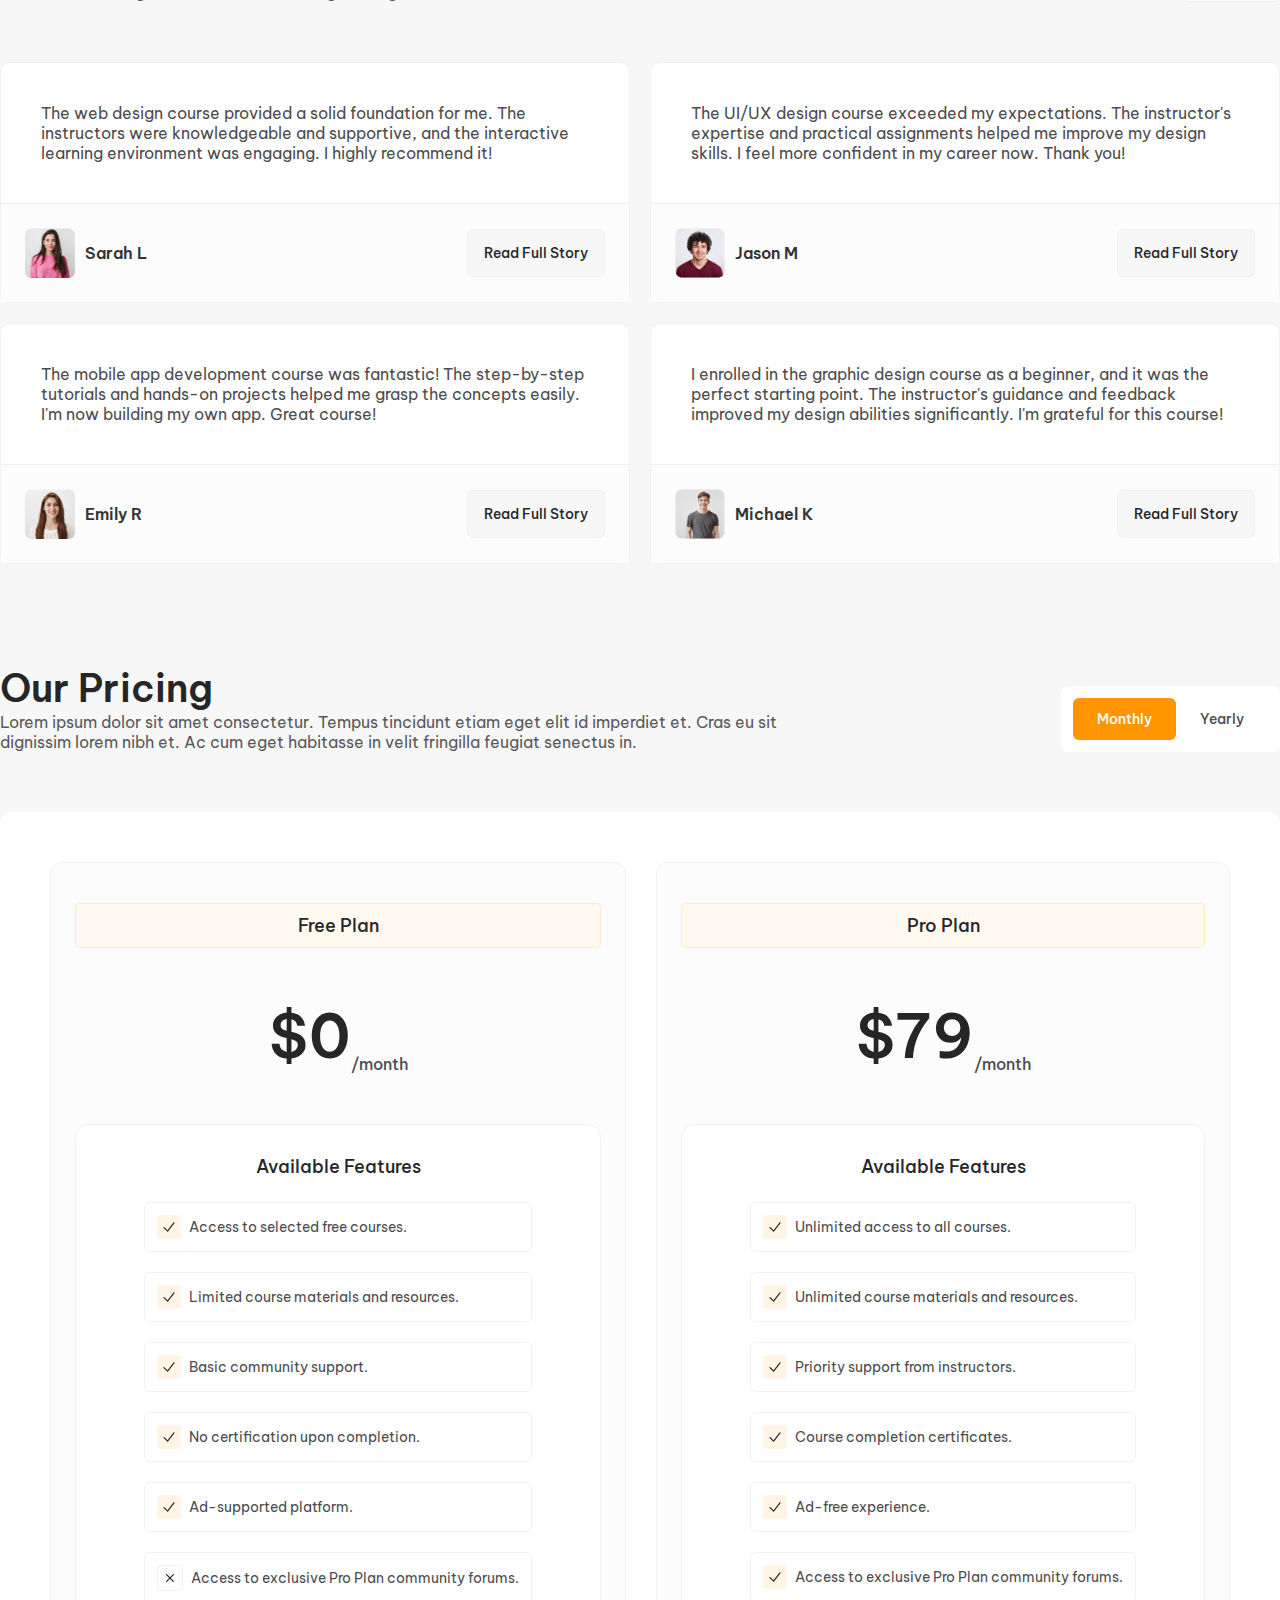
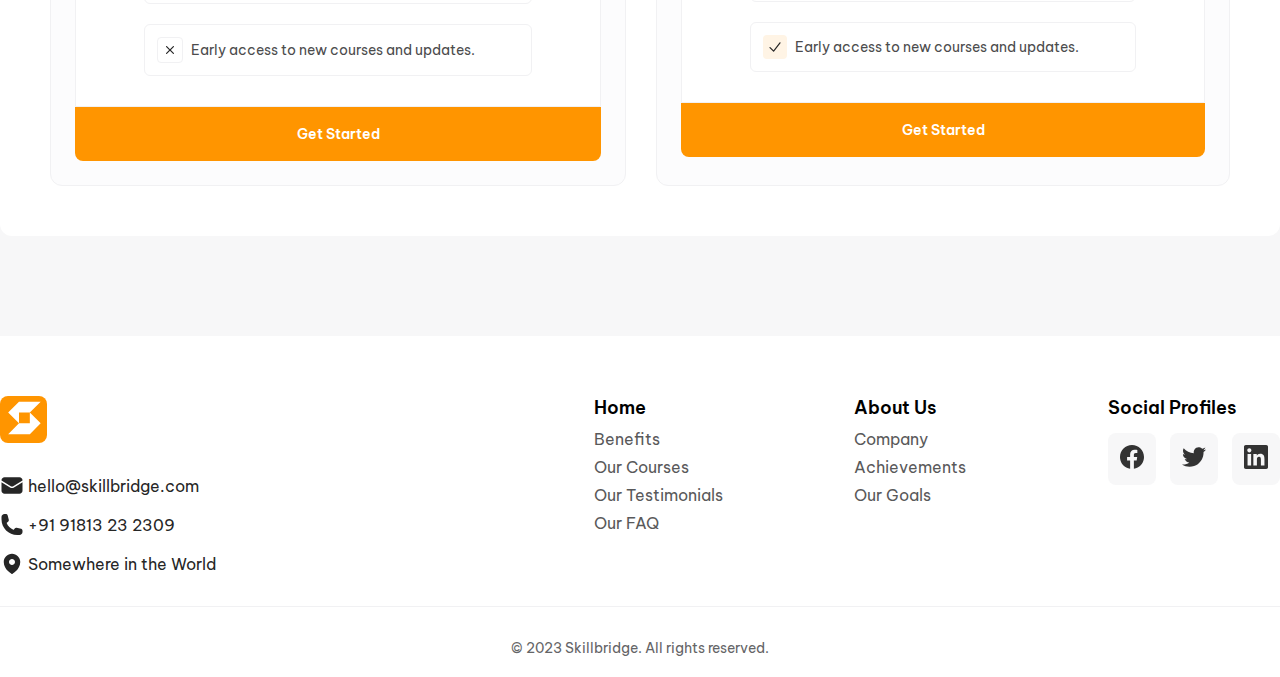
==== commit 590a25bb: "Almost complete" ====
--- a/Group-A/index.html
+++ b/Group-A/index.html
@@ -384,6 +384,212 @@
 
         </div>
 
+        <div class="testimonials-container">
+          <div class="wrapper">
+            <div class="text-container">
+              <h2>Our Testimonials</h2>
+              <p>Lorem ipsum dolor sit amet consectetur. Tempus tincidunt etiam eget elit id imperdiet et. Cras eu sit dignissim lorem nibh et. Ac cum eget habitasse in velit fringilla feugiat senectus in.</p>
+            </div>
+
+            <button>View All</button>
+          </div>
+
+          <div class="card-container">
+            <div class="card">
+              <p>The web design course provided a solid foundation for me. The instructors were knowledgeable and supportive, and the interactive learning environment was engaging. I highly recommend it!</p>
+              <div class="user-container">
+                <div class="left-side">
+                  <div class="user-image">
+                  <img src="./assets/images/testimonials-user-image-1.png" alt="user image">
+                  </div>
+
+                  <h4>Sarah L</h4>
+                </div>
+                  <button>Read Full Story</button>
+              </div>
+            </div>
+            <div class="card">
+              <p>The UI/UX design course exceeded my expectations. The instructor's expertise and practical assignments helped me improve my design skills. I feel more confident in my career now. Thank you!</p>
+              <div class="user-container">
+                <div class="left-side">
+                  <div class="user-image">
+                  <img src="./assets/images/testimonials-user-image-2.png" alt="user image">
+                  </div>
+
+                  <h4>Jason M</h4>
+                </div>
+                  <button>Read Full Story</button>
+              </div>
+            </div>
+            <div class="card">
+              <p>The mobile app development course was fantastic! The step-by-step tutorials and hands-on projects helped me grasp the concepts easily. I'm now building my own app. Great course!</p>
+              <div class="user-container">
+                <div class="left-side">
+                  <div class="user-image">
+                  <img src="./assets/images/testimonials-user-image-3.png" alt="user image">
+                  </div>
+
+                  <h4>Emily R</h4>
+                </div>
+                  <button>Read Full Story</button>
+              </div>
+            </div>
+            <div class="card">
+              <p>I enrolled in the graphic design course as a beginner, and it was the perfect starting point. The instructor's guidance and feedback improved my design abilities significantly. I'm grateful for this course!</p>
+              <div class="user-container">
+                <div class="left-side">
+                  <div class="user-image">
+                  <img src="./assets/images/testimonials-user-image-4.png" alt="user image">
+                  </div>
+
+                  <h4>Michael K</h4>
+                </div>
+                  <button>Read Full Story</button>
+              </div>
+            </div>
+          </div>
+        </div>
+
+        <div class="pricing-container">
+          <div class="wrapper">
+            <div class="text-container">
+              <h2>Our Pricing</h2>
+              <p>Lorem ipsum dolor sit amet consectetur. Tempus tincidunt etiam eget elit id imperdiet et. Cras eu sit dignissim lorem nibh et. Ac cum eget habitasse in velit fringilla feugiat senectus in.</p>
+            </div>
+
+            <div class="btn-container">
+              <button>Monthly</button>
+              <button>Yearly</button>
+            </div>
+
+          </div>
+
+          <div class="card-container">
+
+            <div class="card">
+              <h5>Free Plan</h5>
+              <div class="price-wrapper">
+                <h2>$0</h2>
+                <span>/month</span>
+              </div>
+
+              <div class="features-wrapper">
+
+                <p id="A1">Available Features</p>
+                <ul>
+                  <li>
+                    <div class="check-img">
+                      <img src="./assets/icons/features-checkmark.svg" alt="checkmark">
+                    </div>
+                    <p>Access to selected free courses.</p>
+                  </li>
+                  <li>
+                    <div class="check-img">
+                      <img src="./assets/icons/features-checkmark.svg" alt="checkmark">
+                    </div>
+                    <p>Limited course materials and resources.</p>
+                  </li>
+                  <li>
+                    <div class="check-img">
+                      <img src="./assets/icons/features-checkmark.svg" alt="checkmark">
+                    </div>
+                    <p>Basic community support.</p>
+                  </li>
+                  <li>
+                    <div class="check-img">
+                      <img src="./assets/icons/features-checkmark.svg" alt="checkmark">
+                    </div>
+                    <p>No certification upon completion.</p>
+                  </li>
+                  <li>
+                    <div class="check-img">
+                      <img src="./assets/icons/features-checkmark.svg" alt="checkmark">
+                    </div>
+                    <p>Ad-supported platform.</p>
+                  </li>
+                  <li>
+                    <div class="check-img reject">
+                      <img src="./assets/icons/features-reject.svg" alt="checkmark">
+                    </div>
+                    <p>Access to exclusive Pro Plan community forums.</p>
+                  </li>
+                  <li>
+                    <div class="check-img reject">
+                      <img src="./assets/icons/features-reject.svg" alt="checkmark">
+                    </div>
+                    <p>Early access to new courses and updates.</p>
+                  </li>
+
+                </ul>
+
+              </div>
+              <button>Get Started</button>
+
+            </div>
+
+            <div class="card">
+              <h5>Pro Plan</h5>
+              <div class="price-wrapper">
+                <h2>$79</h2>
+                <span>/month</span>
+              </div>
+
+              <div class="features-wrapper">
+
+                <p id="A1">Available Features</p>
+                <ul>
+                  <li>
+                    <div class="check-img">
+                      <img src="./assets/icons/features-checkmark.svg" alt="checkmark">
+                    </div>
+                    <p>Unlimited access to all courses.</p>
+                  </li>
+                  <li>
+                    <div class="check-img">
+                      <img src="./assets/icons/features-checkmark.svg" alt="checkmark">
+                    </div>
+                    <p>Unlimited course materials and resources.</p>
+                  </li>
+                  <li>
+                    <div class="check-img">
+                      <img src="./assets/icons/features-checkmark.svg" alt="checkmark">
+                    </div>
+                    <p>Priority support from instructors.</p>
+                  </li>
+                  <li>
+                    <div class="check-img">
+                      <img src="./assets/icons/features-checkmark.svg" alt="checkmark">
+                    </div>
+                    <p>Course completion certificates.</p>
+                  </li>
+                  <li>
+                    <div class="check-img">
+                      <img src="./assets/icons/features-checkmark.svg" alt="checkmark">
+                    </div>
+                    <p>Ad-free experience.</p>
+                  </li>
+                  <li>
+                    <div class="check-img">
+                      <img src="./assets/icons/features-checkmark.svg" alt="checkmark">
+                    </div>
+                    <p>Access to exclusive Pro Plan community forums.</p>
+                  </li>
+                  <li>
+                    <div class="check-img">
+                      <img src="./assets/icons/features-checkmark.svg" alt="checkmark">
+                    </div>
+                    <p>Early access to new courses and updates.</p>
+                  </li>
+                </ul>
+              </div>
+              <button>Get Started</button>
+
+            </div>
+
+          </div>
+
+        </div>
+
       </div>
     </main>
 
--- a/Group-A/index.css
+++ b/Group-A/index.css
@@ -710,12 +710,12 @@
 
 .benefits-container .wrapper {
   display: flex;
-  justify-content: space-between;
+  gap: 300px;
   width: 100%;
 }
 
 .benefits-container .wrapper .text-container {
-  width: 1177px;
+  flex-grow: 1;
   display: flex;
   flex-direction: column;
 }
@@ -742,6 +742,7 @@
   font-size: 18px;
   font-weight: 500;
   color: #262626;
+  flex-shrink: 0;
 }
 
 .benefits-container .wrapper button:active {
@@ -808,8 +809,8 @@
     gap: 60px;
   }
 
-  .benefits-container .wrapper .text-container {
-    width: 933px;
+  .benefits-container .wrapper {
+    gap: 250px;
   }
 
   .benefits-container .wrapper .text-container h2 {
@@ -871,10 +872,6 @@
     gap: 20px;
   }
 
-  .benefits-container .wrapper .text-container {
-    width: 358px;
-  }
-
   .benefits-container .wrapper .text-container h2 {
     font-size: 28px;
   }
@@ -925,12 +922,12 @@
 }
 .courses-container .wrapper {
   display: flex;
-  justify-content: space-between;
+  gap: 300px;
   width: 100%;
 }
 
 .courses-container .wrapper .text-container {
-  width: 1177px;
+  flex-grow: 1;
   display: flex;
   flex-direction: column;
 }
@@ -957,6 +954,7 @@
   font-size: 18px;
   font-weight: 500;
   color: #262626;
+  flex-shrink: 0;
 }
 
 .courses-container .wrapper button:active {
@@ -1062,8 +1060,8 @@
     gap: 60px;
   }
 
-  .courses-container .wrapper .text-container {
-    width: 933px;
+  .courses-container .wrapper {
+    gap: 250px;
   }
 
   .courses-container .wrapper .text-container h2 {
@@ -1133,10 +1131,6 @@
     gap: 20px;
   }
 
-  .courses-container .wrapper .text-container {
-    width: 357px;
-  }
-
   .courses-container .wrapper .text-container h2 {
     font-size: 28px;
   }
@@ -1148,9 +1142,9 @@
   .courses-container .wrapper button {
     align-self: start;
   }
-  .courses-container .card-container{
+  .courses-container .card-container {
     grid-template-columns: 1fr;
-    grid-template-rows: repeat(6,1fr);
+    grid-template-rows: repeat(6, 1fr);
   }
 
   .courses-container .card-container .card {
@@ -1175,5 +1169,579 @@
   .courses-container .card-container .card .text-container p {
     font-size: 14px;
   }
-
-}
+}
+
+/* Testimonials-Container */
+
+.testimonials-container {
+  display: flex;
+  flex-direction: column;
+  gap: 80px;
+}
+.testimonials-container .wrapper {
+  display: flex;
+  width: 100%;
+  gap: 300px;
+}
+
+.testimonials-container .wrapper .text-container {
+  display: flex;
+  flex-grow: 1;
+  flex-direction: column;
+}
+
+.testimonials-container .wrapper .text-container h2 {
+  color: #262626;
+  font-size: 48px;
+  font-weight: 600;
+}
+
+.testimonials-container .wrapper .text-container p {
+  color: #59595a;
+  font-size: 18px;
+  font-weight: 400;
+}
+
+.testimonials-container .wrapper button {
+  align-self: end;
+  border-radius: 8px;
+  border: 1px solid #f1f1f3;
+  background: #fcfcfd;
+  padding: 18px 24px;
+  cursor: pointer;
+  font-size: 18px;
+  font-weight: 500;
+  color: #262626;
+  flex-shrink: 0;
+}
+
+.testimonials-container .wrapper button:active {
+  scale: 0.99;
+}
+
+.testimonials-container .card-container {
+  display: grid;
+  grid-template-columns: repeat(2, 1fr);
+  grid-template-rows: repeat(2, 1fr);
+  gap: 30px;
+  margin-bottom: 170px;
+}
+
+.testimonials-container .card-container .card {
+  border-radius: 12px;
+  border: 1px solid #f1f1f3;
+  background-color: #fff;
+}
+
+.testimonials-container .card-container .card p {
+  border-bottom: 1px solid #f1f1f3;
+  padding: 50px;
+  color: #4c4c4d;
+  font-size: 18px;
+  font-weight: 400;
+}
+
+.testimonials-container .card-container .card .user-container {
+  background-color: #fcfcfd;
+  display: flex;
+  padding: 30px;
+  align-items: center;
+}
+
+.testimonials-container .card-container .card .user-container .left-side {
+  display: flex;
+  gap: 15px;
+  flex-grow: 1;
+  align-items: center;
+}
+
+.testimonials-container .card-container .card .user-container .left-side h4 {
+  color: #333;
+  font-size: 18px;
+  font-weight: 600;
+}
+
+.testimonials-container
+  .card-container
+  .card
+  .user-container
+  .left-side
+  .user-image {
+  width: 60px;
+  height: 60px;
+  border-radius: 8px;
+  overflow: hidden;
+}
+
+.testimonials-container
+  .card-container
+  .card
+  .user-container
+  .left-side
+  .user-image
+  img {
+  width: 100%;
+  height: 100%;
+  object-fit: cover;
+}
+
+.testimonials-container .card-container .card .user-container button {
+  padding: 18px 24px;
+  border-radius: 8px;
+  border: 1px solid #f1f1f3;
+  background-color: #f7f7f8;
+  color: #262626;
+  text-align: center;
+  font-size: 18px;
+  font-weight: 500;
+  cursor: pointer;
+}
+
+.testimonials-container .card-container .card .user-container button:active {
+  scale: 0.99;
+}
+
+@media screen and (max-width: 1440px) {
+  .testimonials-container {
+    gap: 60px;
+  }
+
+  .testimonials-container .wrapper {
+    gap: 250px;
+  }
+
+  .testimonials-container .wrapper .text-container h2 {
+    font-size: 38px;
+  }
+
+  .testimonials-container .wrapper .text-container p {
+    font-size: 16px;
+  }
+
+  .testimonials-container .wrapper button {
+    border-radius: 6px;
+    padding: 14px 20px;
+    font-size: 14px;
+  }
+
+  .testimonials-container .card-container {
+    gap: 20px;
+    margin-bottom: 100px;
+  }
+
+  .testimonials-container .card-container .card {
+    border-radius: 10px;
+  }
+
+  .testimonials-container .card-container .card p {
+    padding: 40px;
+    font-size: 16px;
+  }
+
+  .testimonials-container .card-container .card .user-container {
+    padding: 24px;
+  }
+
+  .testimonials-container .card-container .card .user-container .left-side {
+    gap: 10px;
+  }
+
+  .testimonials-container .card-container .card .user-container .left-side h4 {
+    font-size: 16px;
+  }
+
+  .testimonials-container
+    .card-container
+    .card
+    .user-container
+    .left-side
+    .user-image {
+    width: 50px;
+    height: 50px;
+    border-radius: 6px;
+  }
+
+  .testimonials-container .card-container .card .user-container button {
+    padding: 14px 16px;
+    border-radius: 6px;
+    font-size: 14px;
+  }
+}
+
+@media screen and (max-width: 1024px) {
+  .testimonials-container {
+    gap: 40px;
+  }
+
+  .testimonials-container .wrapper {
+    flex-direction: column;
+    gap: 20px;
+  }
+
+  .testimonials-container .wrapper .text-container h2 {
+    font-size: 28px;
+  }
+
+  .testimonials-container .wrapper .text-container p {
+    font-size: 14px;
+  }
+
+  .testimonials-container .wrapper button {
+    border-radius: 6px;
+    padding: 14px 20px;
+    font-size: 14px;
+    align-self: start;
+  }
+
+  .testimonials-container .card-container {
+    margin-bottom: 50px;
+    grid-template-columns: 1fr;
+    grid-template-rows: repeat(4, 1fr);
+  }
+
+  .testimonials-container .card-container .card p {
+    padding: 30px;
+    font-size: 14px;
+  }
+
+  .testimonials-container .card-container .card .user-container {
+    padding: 20px 30px;
+  }
+}
+/* Pricing-Container */
+
+.pricing-container {
+  display: flex;
+  flex-direction: column;
+  gap: 80px;
+}
+.pricing-container .wrapper {
+  display: flex;
+  width: 100%;
+  gap: 300px;
+}
+
+.pricing-container .wrapper .text-container {
+  display: flex;
+  flex-grow: 1;
+  flex-direction: column;
+}
+
+.pricing-container .wrapper .text-container h2 {
+  color: #262626;
+  font-size: 48px;
+  font-weight: 600;
+}
+
+.pricing-container .wrapper .text-container p {
+  color: #59595a;
+  font-size: 18px;
+  font-weight: 400;
+}
+
+.pricing-container .wrapper .btn-container {
+  align-self: end;
+  padding: 12px;
+  display: flex;
+  background-color: #fff;
+  border-radius: 8px;
+}
+
+.pricing-container .wrapper .btn-container button {
+  padding: 14px 30px;
+  border-radius: 6px;
+  background-color: #ff9500;
+  border: none;
+  color: #fff;
+  font-size: 18px;
+  font-weight: 500;
+  cursor: pointer;
+}
+
+.pricing-container .wrapper .btn-container button:nth-child(2) {
+  color: #4c4c4d;
+  background-color: transparent;
+}
+
+.pricing-container .wrapper button:active {
+  scale: 0.99;
+}
+
+.pricing-container .card-container {
+  display: flex;
+  padding: 80px;
+  gap: 30px;
+  margin-bottom: 150px;
+  border-radius: 12px;
+  background-color: #fff;
+}
+
+.pricing-container .card-container .card {
+  flex-grow: 1;
+  padding: 50px 30px 30px;
+  border-radius: 12px;
+  border: 1px solid #f1f1f3;
+  background-color: #fcfcfd;
+}
+
+.pricing-container .card-container .card h5 {
+  border-radius: 6px;
+  border: 1px solid #ffeacc;
+  background-color: #fff9f0;
+  padding: 12px 22px;
+  display: flex;
+  align-items: center;
+  justify-content: center;
+  color: #262626;
+  font-size: 22px;
+  font-weight: 500;
+  margin-bottom: 50px;
+}
+
+.pricing-container .card-container .card .price-wrapper {
+  display: flex;
+  align-items: end;
+  justify-content: center;
+  margin-bottom: 50px;
+}
+
+.pricing-container .card-container .card .price-wrapper h2 {
+  color: #262626;
+  font-size: 80px;
+  font-weight: 600;
+}
+
+.pricing-container .card-container .card .price-wrapper span {
+  color: #4c4c4d;
+  font-size: 20px;
+  font-weight: 500;
+}
+
+.pricing-container .card-container .card .features-wrapper {
+  border-radius: 14px 14px 0px 0px;
+  border: 1px solid #f1f1f3;
+  background-color: #fff;
+  padding: 40px;
+  display: flex;
+  flex-direction: column;
+  gap: 30px;
+  align-items: center;
+}
+
+.pricing-container .card-container .card .features-wrapper #A1 {
+  color: #262626;
+  font-size: 20px;
+  font-weight: 500;
+  text-align: center;
+}
+
+.pricing-container .card-container .card .features-wrapper ul {
+  display: flex;
+  flex-direction: column;
+  gap: 20px;
+  align-items: center;
+  padding: 0 30px;
+}
+
+.pricing-container .card-container .card .features-wrapper li {
+  display: flex;
+  gap: 12px;
+  padding: 14px;
+  border-radius: 8px;
+  border: 1px solid #f1f1f3;
+  align-items: center;
+  width: 100%;
+}
+
+.pricing-container .card-container .card .features-wrapper li p {
+  color: #4c4c4d;
+  font-size: 18px;
+  font-weight: 400;
+}
+
+.pricing-container .card-container .card .features-wrapper li .check-img {
+  box-sizing: content-box;
+  border-radius: 6px;
+  background-color: #fff4e5;
+  padding: 6px;
+  height: 20px;
+  width: 20px;
+  flex-shrink: 0;
+}
+
+.pricing-container .card-container .card .features-wrapper li .check-img img {
+  width: 100%;
+  height: 100%;
+  object-fit: cover;
+}
+
+.pricing-container .card-container .card .features-wrapper li .reject {
+  border: 1px solid #f1f1f3;
+  background-color: transparent;
+}
+
+.pricing-container .card-container .card button {
+  border-radius: 0px 0px 8px 8px;
+  padding: 20px 24px;
+  background-color: #ff9500;
+  width: 100%;
+  border: none;
+  color: #fff;
+  text-align: center;
+  font-size: 18px;
+  font-weight: 600;
+  cursor: pointer;
+  transition: all 0.3s linear;
+}
+
+.pricing-container .card-container .card button:active {
+  scale: 0.99;
+}
+
+@media screen and (max-width: 1440px) {
+  .pricing-container {
+    gap: 60px;
+  }
+  .pricing-container .wrapper {
+    gap: 250px;
+  }
+
+  .pricing-container .wrapper .text-container h2 {
+    font-size: 38px;
+  }
+
+  .pricing-container .wrapper .text-container p {
+    font-size: 16px;
+  }
+
+  .pricing-container .wrapper .btn-container button {
+    padding: 12px 24px;
+    font-size: 14px;
+  }
+
+  .pricing-container .card-container {
+    padding: 50px;
+    margin-bottom: 100px;
+  }
+
+  .pricing-container .card-container .card {
+    padding: 40px 24px 24px;
+  }
+
+  .pricing-container .card-container .card h5 {
+    border-radius: 4px;
+    padding: 10px 22px;
+    font-size: 18px;
+    margin-bottom: 50px;
+  }
+
+  .pricing-container .card-container .card .price-wrapper h2 {
+    font-size: 60px;
+  }
+
+  .pricing-container .card-container .card .price-wrapper span {
+    font-size: 16px;
+  }
+
+  .pricing-container .card-container .card .features-wrapper {
+    padding: 30px;
+    gap: 24px;
+  }
+
+  .pricing-container .card-container .card .features-wrapper #A1 {
+    font-size: 18px;
+  }
+
+  .pricing-container .card-container .card .features-wrapper li {
+    gap: 8px;
+    padding: 12px;
+    border-radius: 6px;
+  }
+
+  .pricing-container .card-container .card .features-wrapper li p {
+    font-size: 14px;
+  }
+
+  .pricing-container .card-container .card .features-wrapper li .check-img {
+    border-radius: 4px;
+    padding: 4px;
+    height: 16px;
+    width: 16px;
+  }
+
+  .pricing-container .card-container .card button {
+    padding: 18px 24px;
+    font-size: 14px;
+  }
+}
+
+@media screen and (max-width: 1024px) {
+  .pricing-container {
+    gap: 40px;
+  }
+  .pricing-container .wrapper {
+    flex-direction: column;
+    gap: 20px;
+  }
+
+  .pricing-container .wrapper .text-container h2 {
+    font-size: 28px;
+  }
+
+  .pricing-container .wrapper .text-container p {
+    font-size: 14px;
+  }
+
+  .pricing-container .wrapper .btn-container {
+    align-self: center;
+  }
+
+  .pricing-container .wrapper .btn-container button {
+    font-size: 14px;
+  }
+
+  .pricing-container .card-container {
+    padding: 20px;
+    margin-bottom: 50px;
+    flex-direction: column;
+  }
+
+  .pricing-container .card-container .card {
+    padding: 30px 20px 20px;
+  }
+
+  .pricing-container .card-container .card h5 {
+    padding: 8px 22px;
+    font-size: 16px;
+    margin-bottom: 30px;
+  }
+
+  .pricing-container .card-container .card .price-wrapper {
+    margin-bottom: 30px;
+  }
+
+  .pricing-container .card-container .card .price-wrapper h2 {
+    font-size: 50px;
+  }
+
+  .pricing-container .card-container .card .price-wrapper span {
+    font-size: 14px;
+  }
+
+  .pricing-container .card-container .card .features-wrapper {
+    border-radius: 10px 10px 0px 0px;
+    padding: 20px;
+    gap: 20px;
+  }
+
+  .pricing-container .card-container .card .features-wrapper ul {
+    padding: 0;
+  }
+
+  .pricing-container .card-container .card .features-wrapper li {
+    gap: 8px;
+    padding: 12px;
+    border-radius: 6px;
+  }
+}
+/* FAQ */
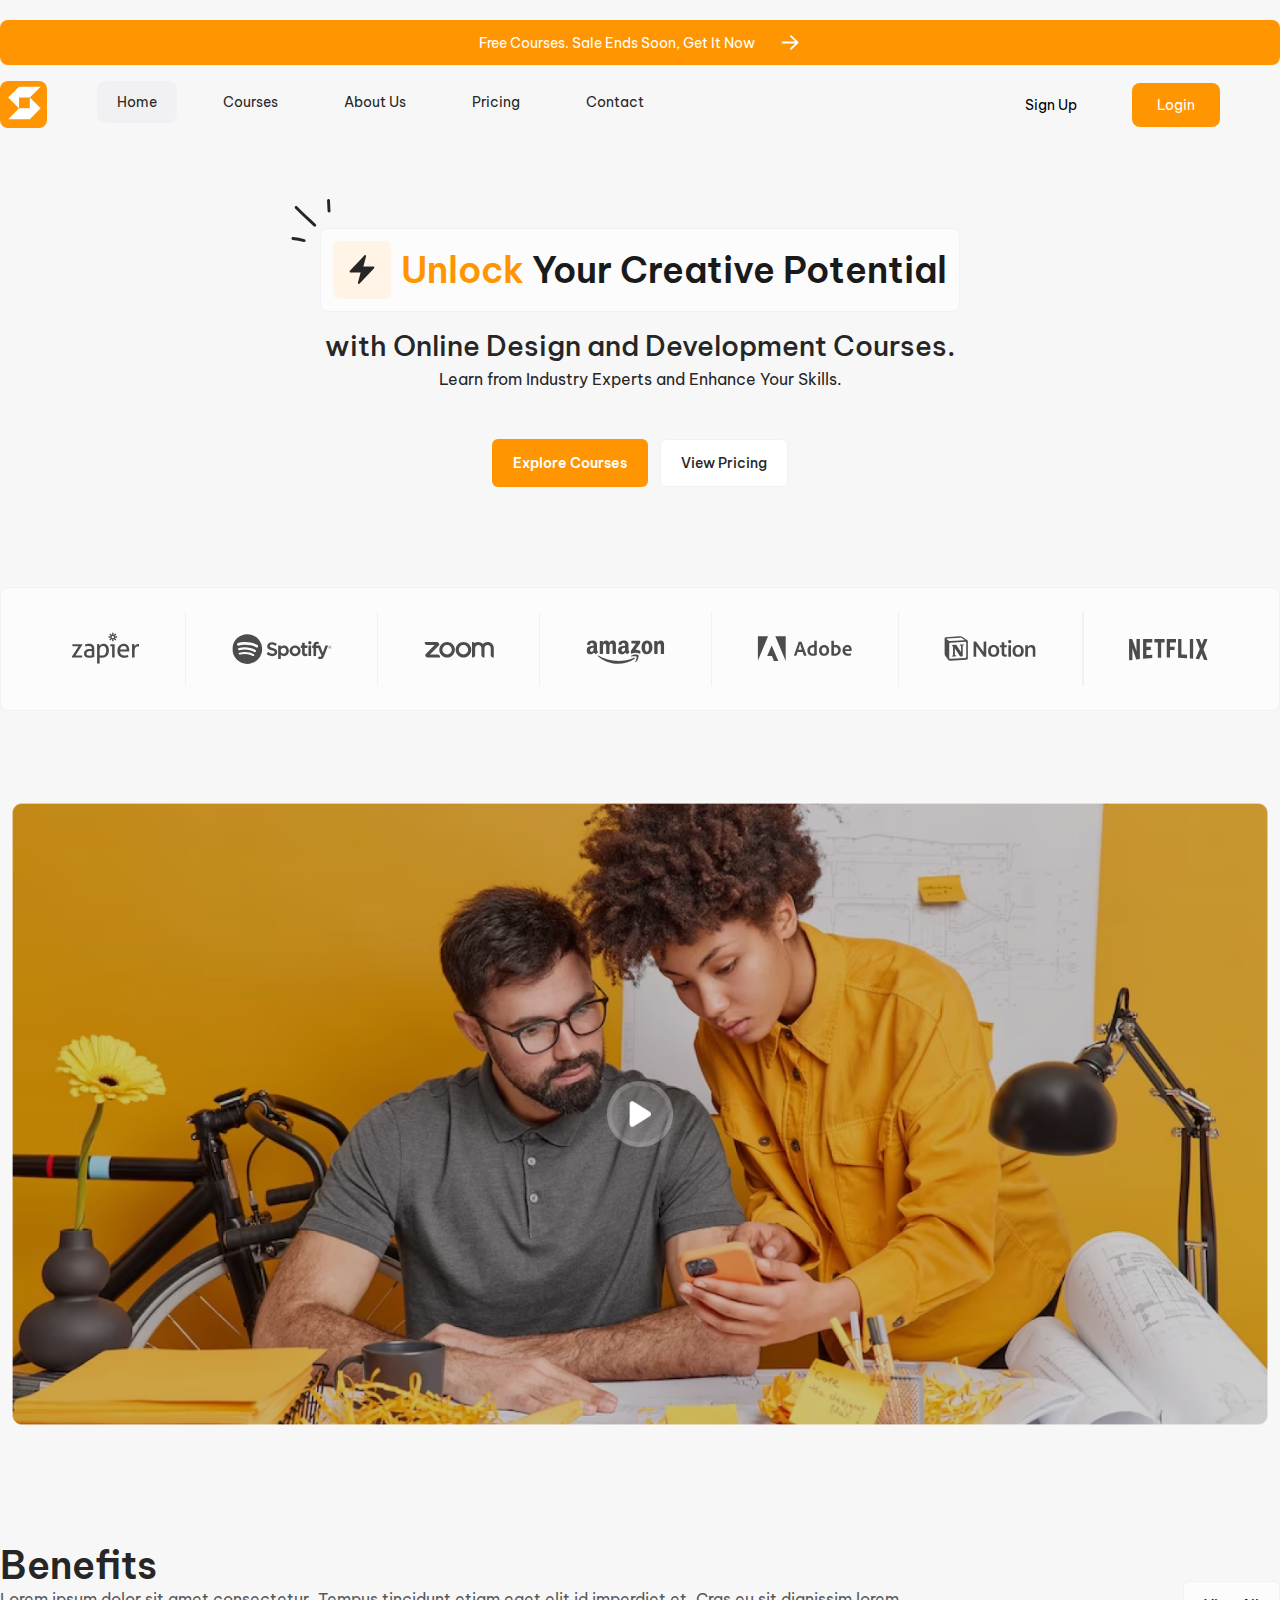
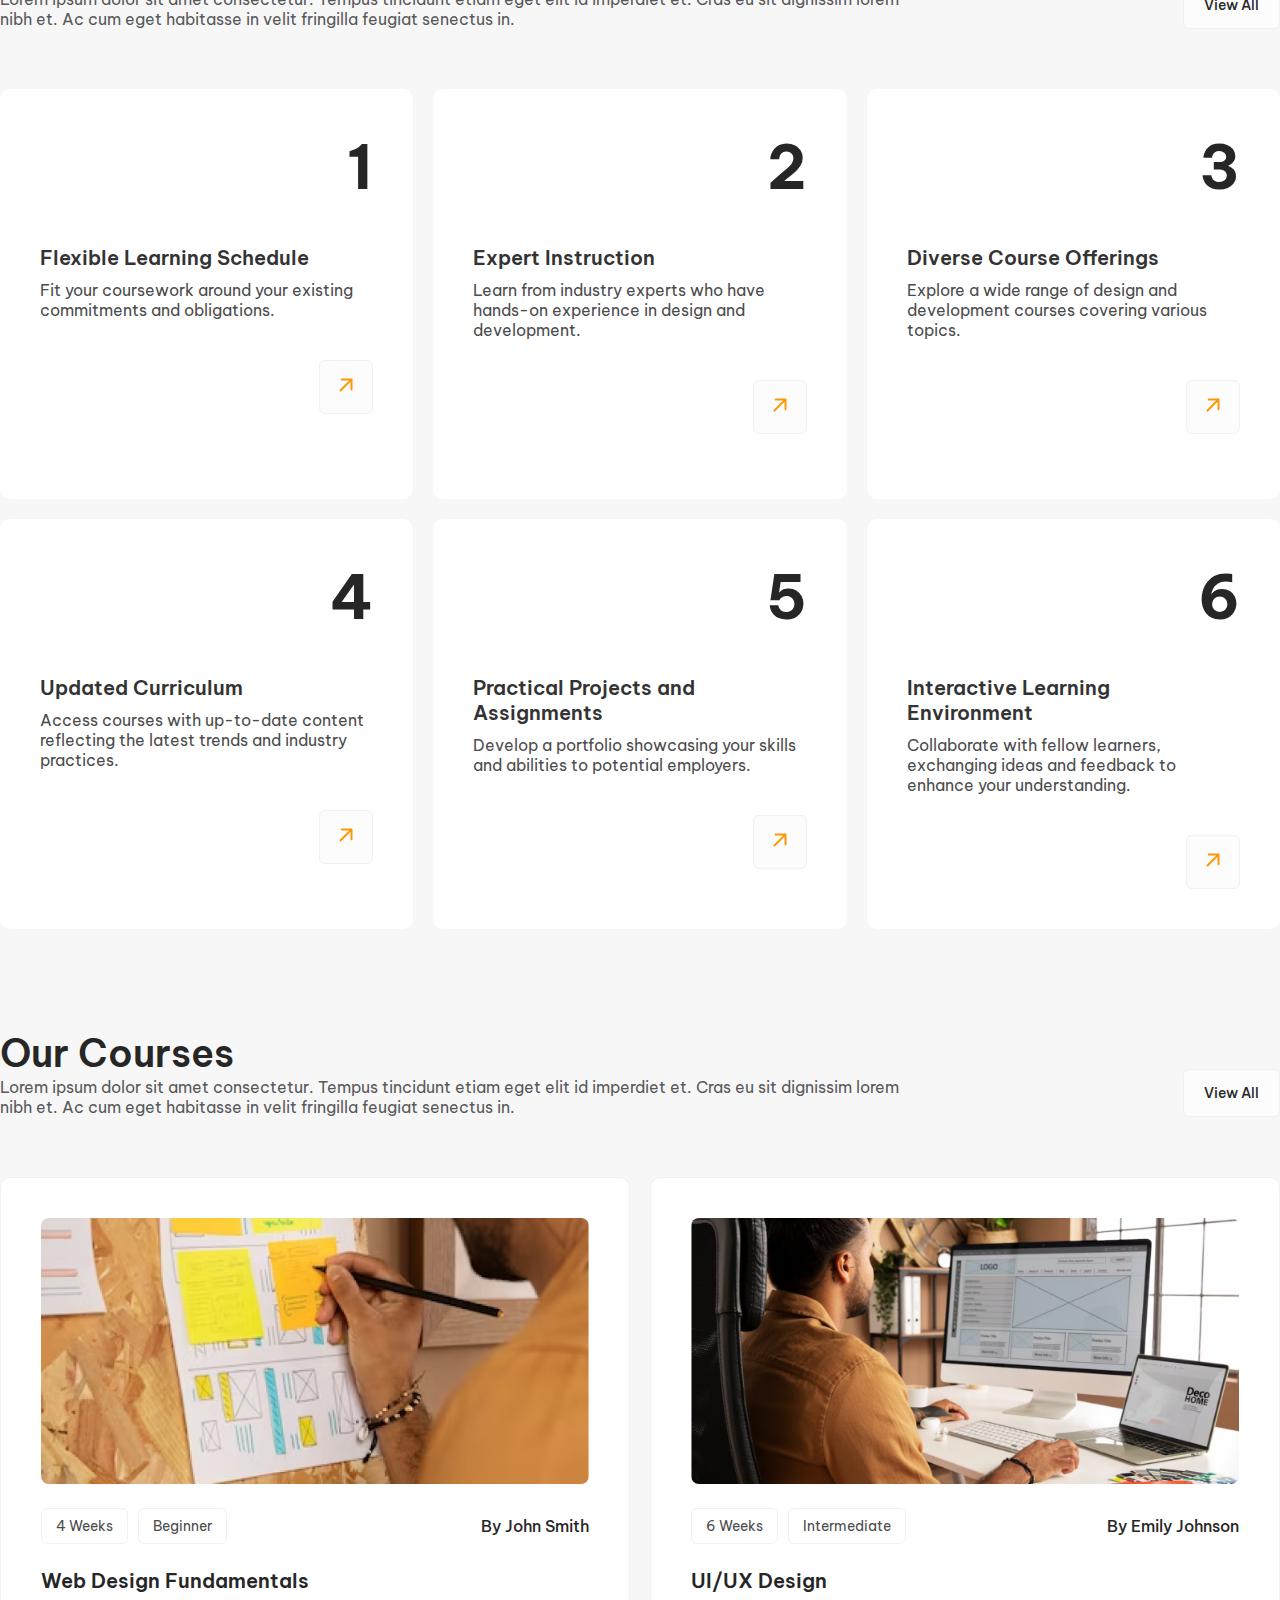
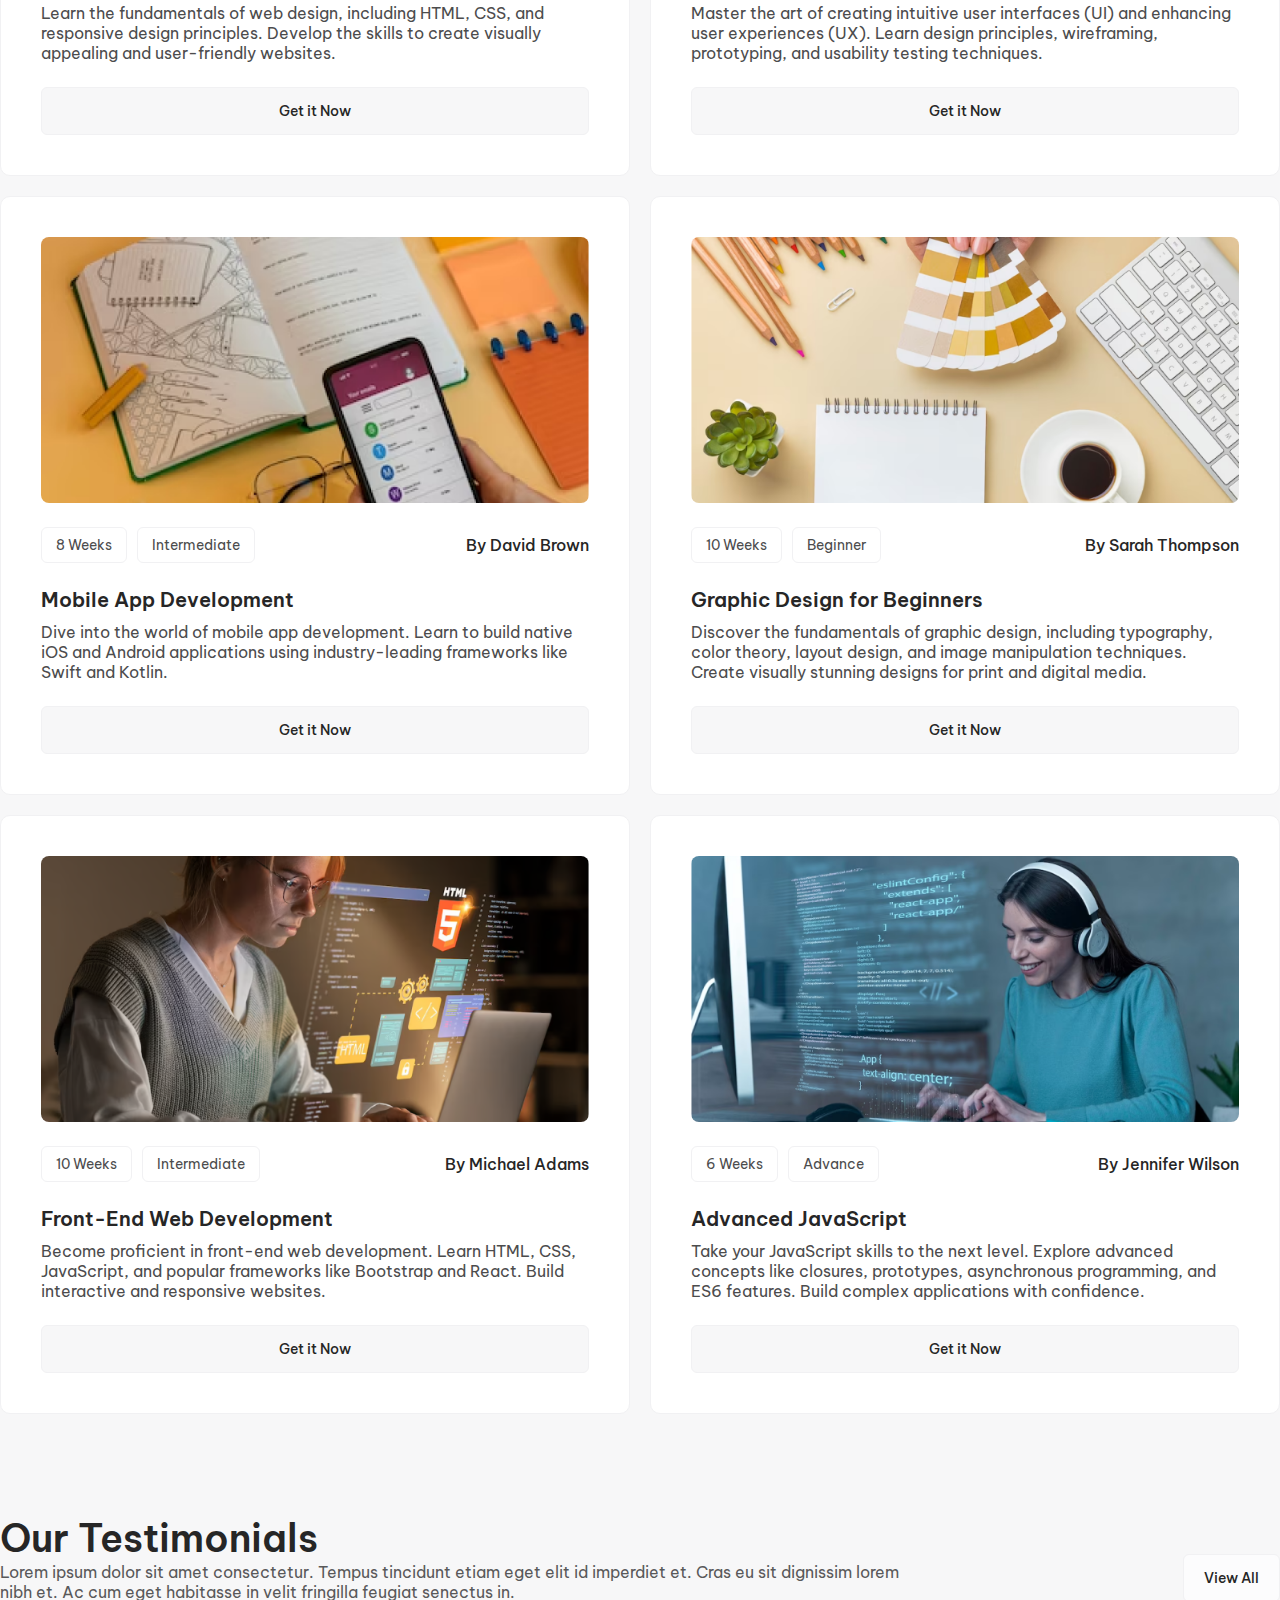
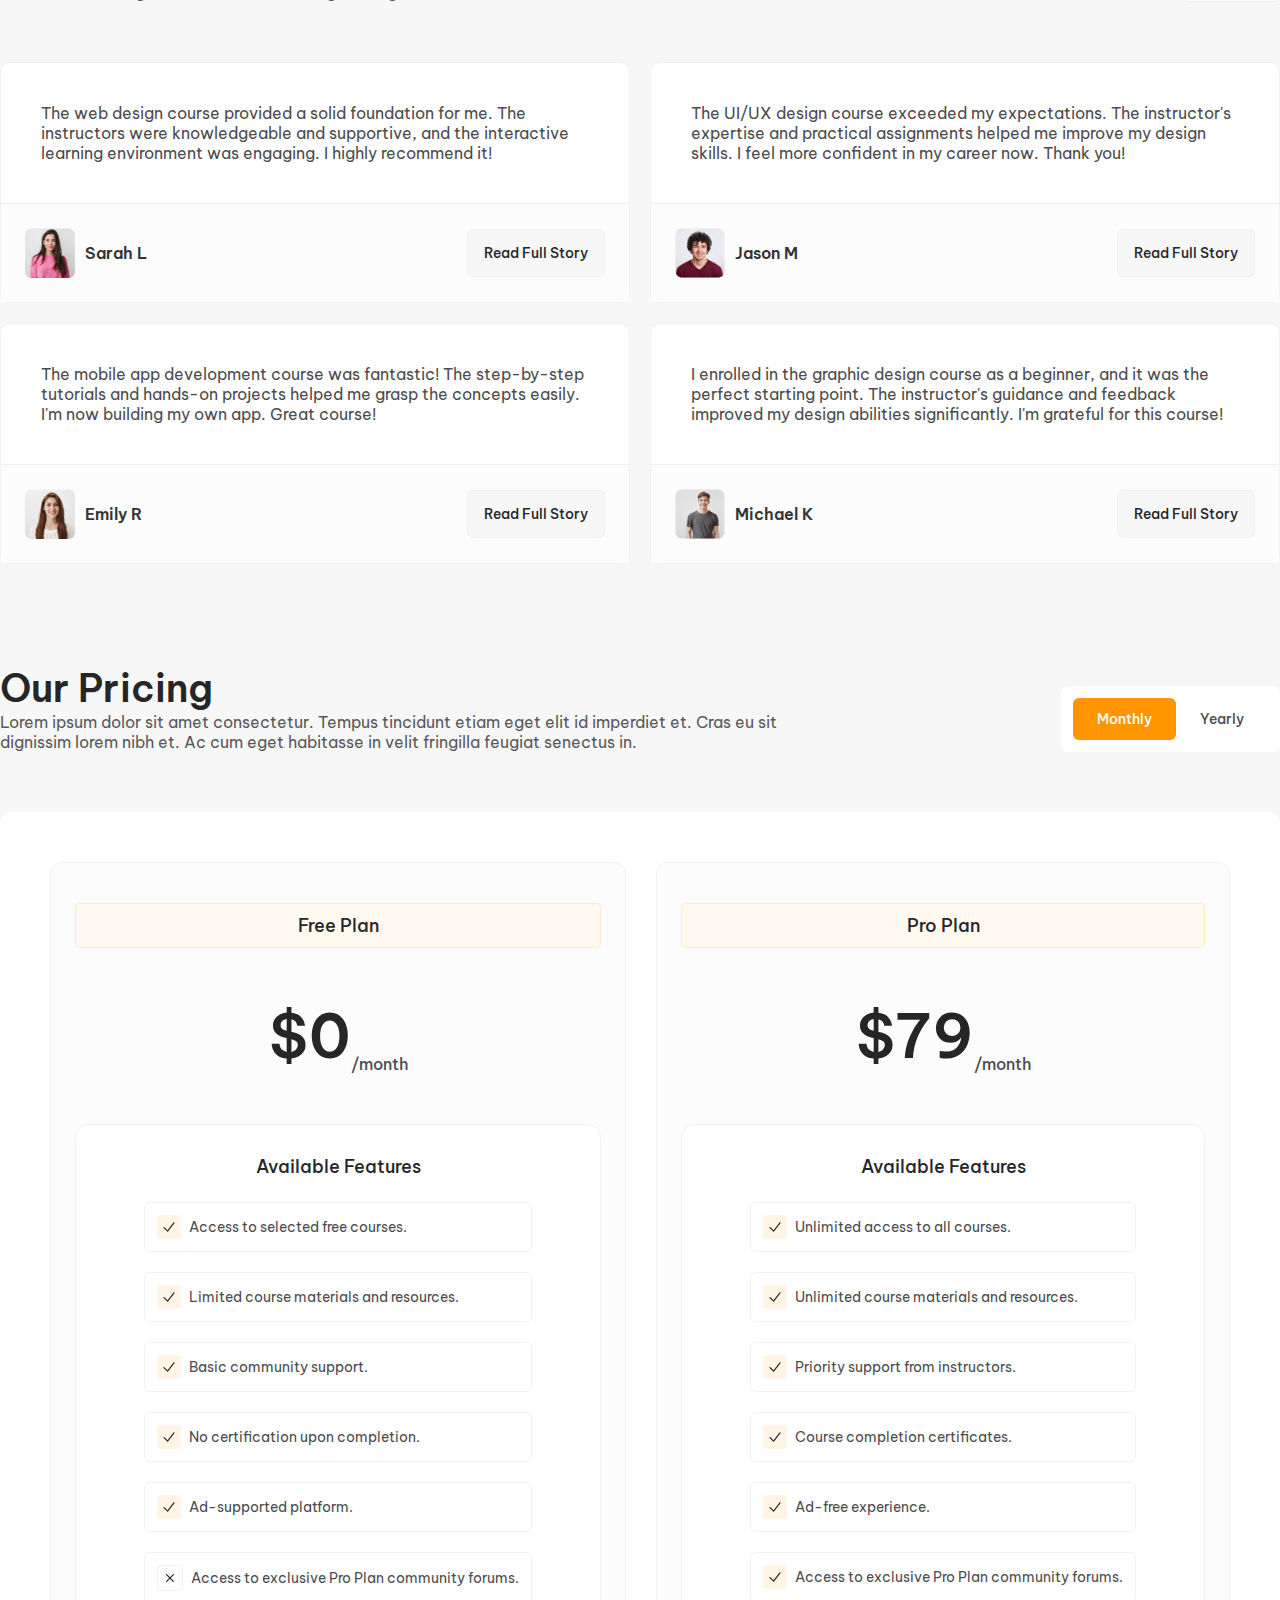
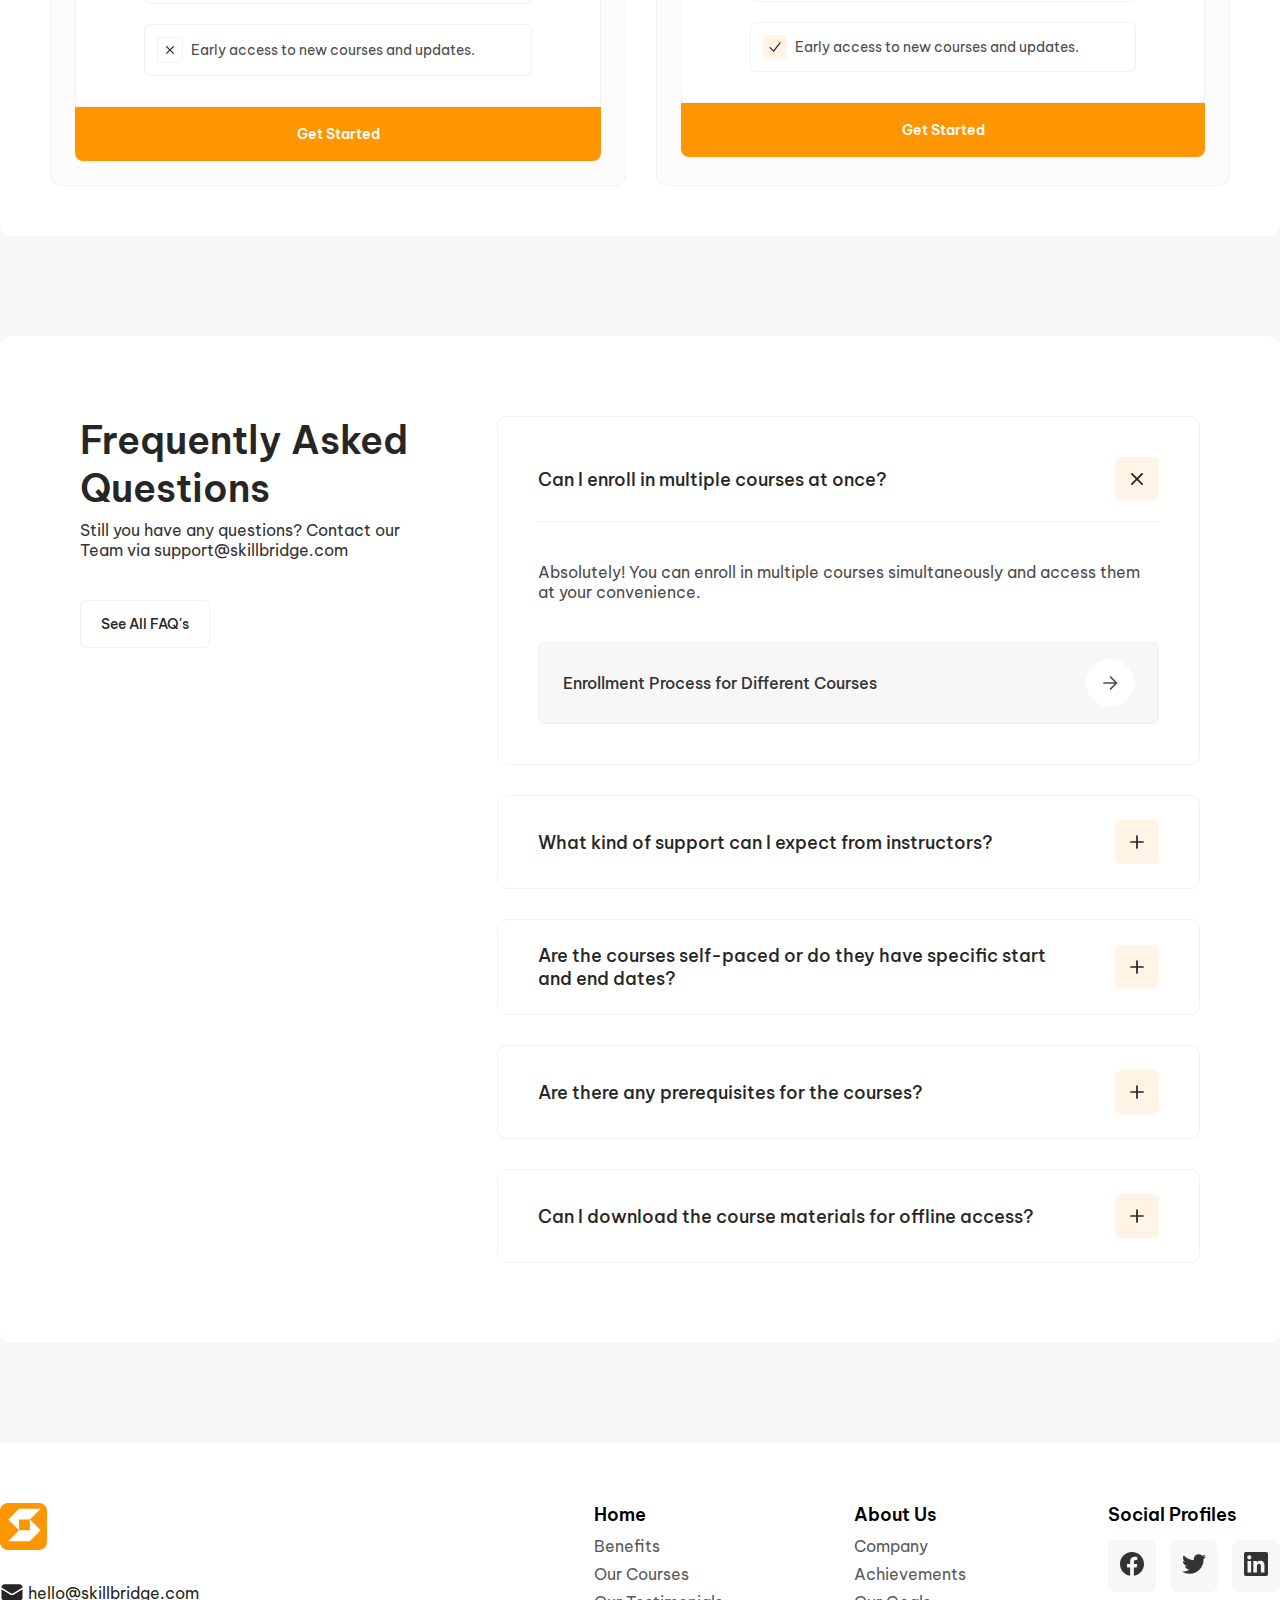
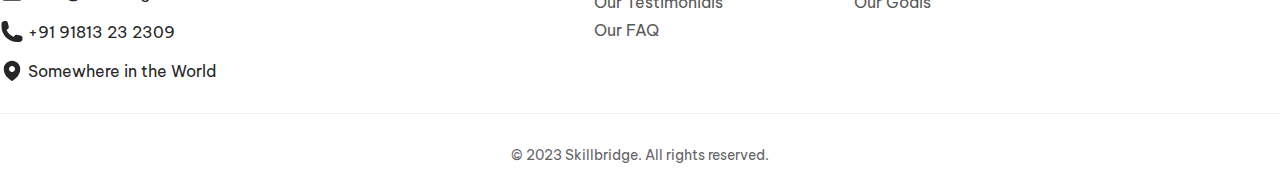
==== commit 61b81264: "Completed Home Page ^^" ====
--- a/Group-A/index.html
+++ b/Group-A/index.html
@@ -590,6 +590,101 @@
 
         </div>
 
+        <div class="faq-container">
+          <div class="left-side">
+
+            <div class="text-container">
+              <h3>Frequently Asked Questions</h3>
+              <p>Still you have any questions? Contact our Team via support@skillbridge.com</p>
+            </div>
+            <button>See All FAQ's</button>
+
+          </div>
+          
+          <div class="right-side">
+
+            <ul>
+
+              <li id="open-li">
+
+                <div class="question-wrapper">
+                  <h5>Can I enroll in multiple courses at once?</h5>
+
+                  <div class="icon-container">
+                    <img src="./assets/icons/features-reject.svg" alt="icon">
+                  </div>
+
+                </div>
+
+                <p class="answer">Absolutely! You can enroll in multiple courses simultaneously and access them at your convenience.</p>
+                
+                <a class="enrollment-container" href="#">
+                  <p>Enrollment Process for Different Courses</p>
+                  <div class="anchor-img">
+                    <img src="./assets/icons/faq-arrow.svg" alt="arrow">
+                  </div>
+                </a>
+
+              </li>
+
+              <li>
+
+                <div class="question-wrapper">
+                  <h5>What kind of support can I expect from instructors?</h5>
+
+                  <div class="icon-container">
+                    <img src="./assets/icons/faq-expand.svg" alt="icon">
+                  </div>
+
+                </div>
+                
+              </li>
+
+              <li>
+
+                <div class="question-wrapper">
+                  <h5>Are the courses self-paced or do they have specific start and end dates?</h5>
+
+                  <div class="icon-container">
+                    <img src="./assets/icons/faq-expand.svg" alt="icon">
+                  </div>
+
+                </div>
+                
+              </li>
+
+              <li>
+
+                <div class="question-wrapper">
+                  <h5>Are there any prerequisites for the courses?</h5>
+
+                  <div class="icon-container">
+                    <img src="./assets/icons/faq-expand.svg" alt="icon">
+                  </div>
+
+                </div>
+                
+              </li>
+
+              <li>
+
+                <div class="question-wrapper">
+                  <h5>Can I download the course materials for offline access?</h5>
+
+                  <div class="icon-container">
+                    <img src="./assets/icons/faq-expand.svg" alt="icon">
+                  </div>
+
+                </div>
+                
+              </li>
+
+            </ul>
+
+          </div>
+
+        </div>
+
       </div>
     </main>
 
--- a/Group-A/index.css
+++ b/Group-A/index.css
@@ -437,7 +437,7 @@
 .introduction {
   display: flex;
   flex-direction: column;
-  width: 965px;
+  max-width: 965px;
   margin: 0 auto;
   text-align: center;
 }
@@ -458,7 +458,6 @@
   background-color: #fcfcfd;
   padding: 14px 20px;
   position: relative;
-  width: auto;
   margin-bottom: 20px;
 }
 
@@ -579,10 +578,6 @@
     margin-top: 80px;
   }
 
-  .introduction {
-    width: 941px;
-  }
-
   .introduction .wrapper .h2-container {
     border-radius: 8px;
     padding: 12px;
@@ -633,10 +628,6 @@
 @media screen and (max-width: 1024px) {
   main {
     margin-top: 50px;
-  }
-
-  .introduction {
-    width: 332px;
   }
 
   .introduction .wrapper .h2-container {
@@ -1744,4 +1735,292 @@
     border-radius: 6px;
   }
 }
+
 /* FAQ */
+
+.faq-container {
+  display: flex;
+  gap: 120px;
+  padding: 100px;
+  border-radius: 12px;
+  background-color: #fff;
+  margin-bottom: 142px;
+}
+
+.faq-container .left-side .text-container {
+  display: flex;
+  flex-direction: column;
+  gap: 10px;
+  margin-bottom: 50px;
+  max-width: 408px;
+}
+
+.faq-container .left-side .text-container h3 {
+  color: #262626;
+  font-size: 48px;
+  font-weight: 600;
+}
+
+.faq-container .left-side .text-container p {
+  color: #333;
+  font-size: 18px;
+  font-weight: 400;
+}
+
+.faq-container .left-side button {
+  border-radius: 8px;
+  border: 1px solid #f1f1f3;
+  background-color: #fff;
+  padding: 18px 24px;
+  cursor: pointer;
+  text-align: center;
+  font-size: 18px;
+  font-weight: 500;
+  color: #262626;
+}
+
+.faq-container .left-side button:active {
+  scale: 0.99;
+}
+
+.faq-container .right-side {
+  flex-grow: 1;
+}
+
+.faq-container .right-side ul {
+  display: flex;
+  gap: 30px;
+  flex-direction: column;
+}
+
+.faq-container .right-side li {
+  padding: 30px 50px;
+  border-radius: 12px;
+  border: 1px solid #f1f1f3;
+}
+
+.faq-container .right-side li .question-wrapper {
+  display: flex;
+  gap: 50px;
+  align-items: center;
+}
+
+.faq-container .right-side li .question-wrapper h5 {
+  font-size: 20px;
+  font-weight: 500;
+  color: #262626;
+  flex-grow: 1;
+}
+
+.faq-container .right-side li .question-wrapper .icon-container {
+  width: 28px;
+  height: 28px;
+  box-sizing: content-box;
+  padding: 12px;
+  border-radius: 8px;
+  background-color: #fff4e5;
+  display: flex;
+  cursor: pointer;
+  transition: all 0.2s ease-out;
+  flex-shrink: 0;
+}
+
+.faq-container .right-side li .question-wrapper .icon-container img {
+  width: 100%;
+  height: 100%;
+  object-fit: cover;
+  flex-shrink: 0;
+}
+
+.faq-container .right-side li .question-wrapper .icon-container:active {
+  scale: 0.9;
+}
+
+#open-li {
+  padding: 50px;
+  display: flex;
+  flex-direction: column;
+  gap: 50px;
+}
+
+#open-li .question-wrapper {
+  border-bottom: 1px solid #f1f1f3;
+  padding-bottom: 24px;
+  display: flex;
+  gap: 30px;
+}
+
+#open-li .answer {
+  font-size: 18px;
+  font-weight: 400;
+  color: #4c4c4d;
+}
+
+#open-li .enrollment-container {
+  display: flex;
+  align-items: center;
+  padding: 20px 30px;
+  border-radius: 8px;
+  border: 1px solid #f1f1f3;
+  background-color: #f7f7f8;
+  cursor: pointer;
+}
+
+#open-li .enrollment-container p {
+  flex-grow: 1;
+  font-size: 18px;
+  font-weight: 500;
+  color: #333333;
+}
+
+#open-li .enrollment-container .anchor-img {
+  width: 28px;
+  height: 28px;
+  padding: 14px;
+  border-radius: 50%;
+  box-sizing: content-box;
+  background-color: #fff;
+  flex-shrink: 0;
+}
+
+#open-li .enrollment-container .anchor-img img {
+  width: 100%;
+  height: 100%;
+  object-fit: cover;
+}
+
+@media screen and (max-width: 1440px) {
+  .faq-container {
+    gap: 80px;
+    padding: 80px;
+    margin-bottom: 100px;
+  }
+
+  .faq-container .left-side .text-container {
+    gap: 8px;
+    margin-bottom: 40px;
+  }
+
+  .faq-container .left-side .text-container h3 {
+    font-size: 38px;
+  }
+
+  .faq-container .left-side .text-container p {
+    font-size: 16px;
+  }
+
+  .faq-container .left-side button {
+    border-radius: 6px;
+    padding: 14px 20px;
+    font-size: 14px;
+  }
+
+  .faq-container .right-side li {
+    padding: 24px 40px;
+    border-radius: 10px;
+  }
+
+  .faq-container .right-side li .question-wrapper {
+    gap: 40px;
+  }
+
+  .faq-container .right-side li .question-wrapper h5 {
+    font-size: 18px;
+  }
+
+  .faq-container .right-side li .question-wrapper .icon-container {
+    width: 24px;
+    height: 24px;
+    padding: 10px;
+    border-radius: 6px;
+  }
+
+  #open-li {
+    padding: 40px;
+    gap: 40px;
+  }
+
+  #open-li .question-wrapper {
+    padding-bottom: 20px;
+  }
+
+  #open-li .answer {
+    font-size: 16px;
+  }
+
+  #open-li .enrollment-container {
+    padding: 16px 24px;
+    border-radius: 6px;
+  }
+
+  #open-li .enrollment-container p {
+    font-size: 16px;
+  }
+
+  #open-li .enrollment-container .anchor-img {
+    width: 24px;
+    height: 24px;
+    padding: 12px;
+  }
+}
+
+@media screen and (max-width: 1024px) {
+  .faq-container {
+    gap: 40px;
+    padding: 24px;
+    margin-bottom: 50px;
+    flex-direction: column;
+  }
+
+  .faq-container .left-side .text-container {
+    margin-bottom: 20px;
+  }
+
+  .faq-container .left-side .text-container h3 {
+    font-size: 28px;
+  }
+
+  .faq-container .left-side .text-container p {
+    font-size: 14px;
+  }
+
+  .faq-container .right-side ul {
+    gap: 20px;
+  }
+
+  .faq-container .right-side li {
+    padding: 20px 24px;
+  }
+
+  .faq-container .right-side li .question-wrapper h5 {
+    font-size: 16px;
+  }
+
+  .faq-container .right-side li .question-wrapper .icon-container {
+    width: 20px;
+    height: 20px;
+  }
+
+  #open-li {
+    padding: 24px;
+    gap: 20px;
+  }
+
+  #open-li .answer {
+    font-size: 14px;
+  }
+
+  #open-li .enrollment-container {
+    padding: 12px 20px;
+  }
+
+  #open-li .enrollment-container p {
+    font-size: 14px;
+  }
+
+  #open-li .enrollment-container .anchor-img {
+    width: 20px;
+    height: 20px;
+    padding: 10px;
+  }
+}
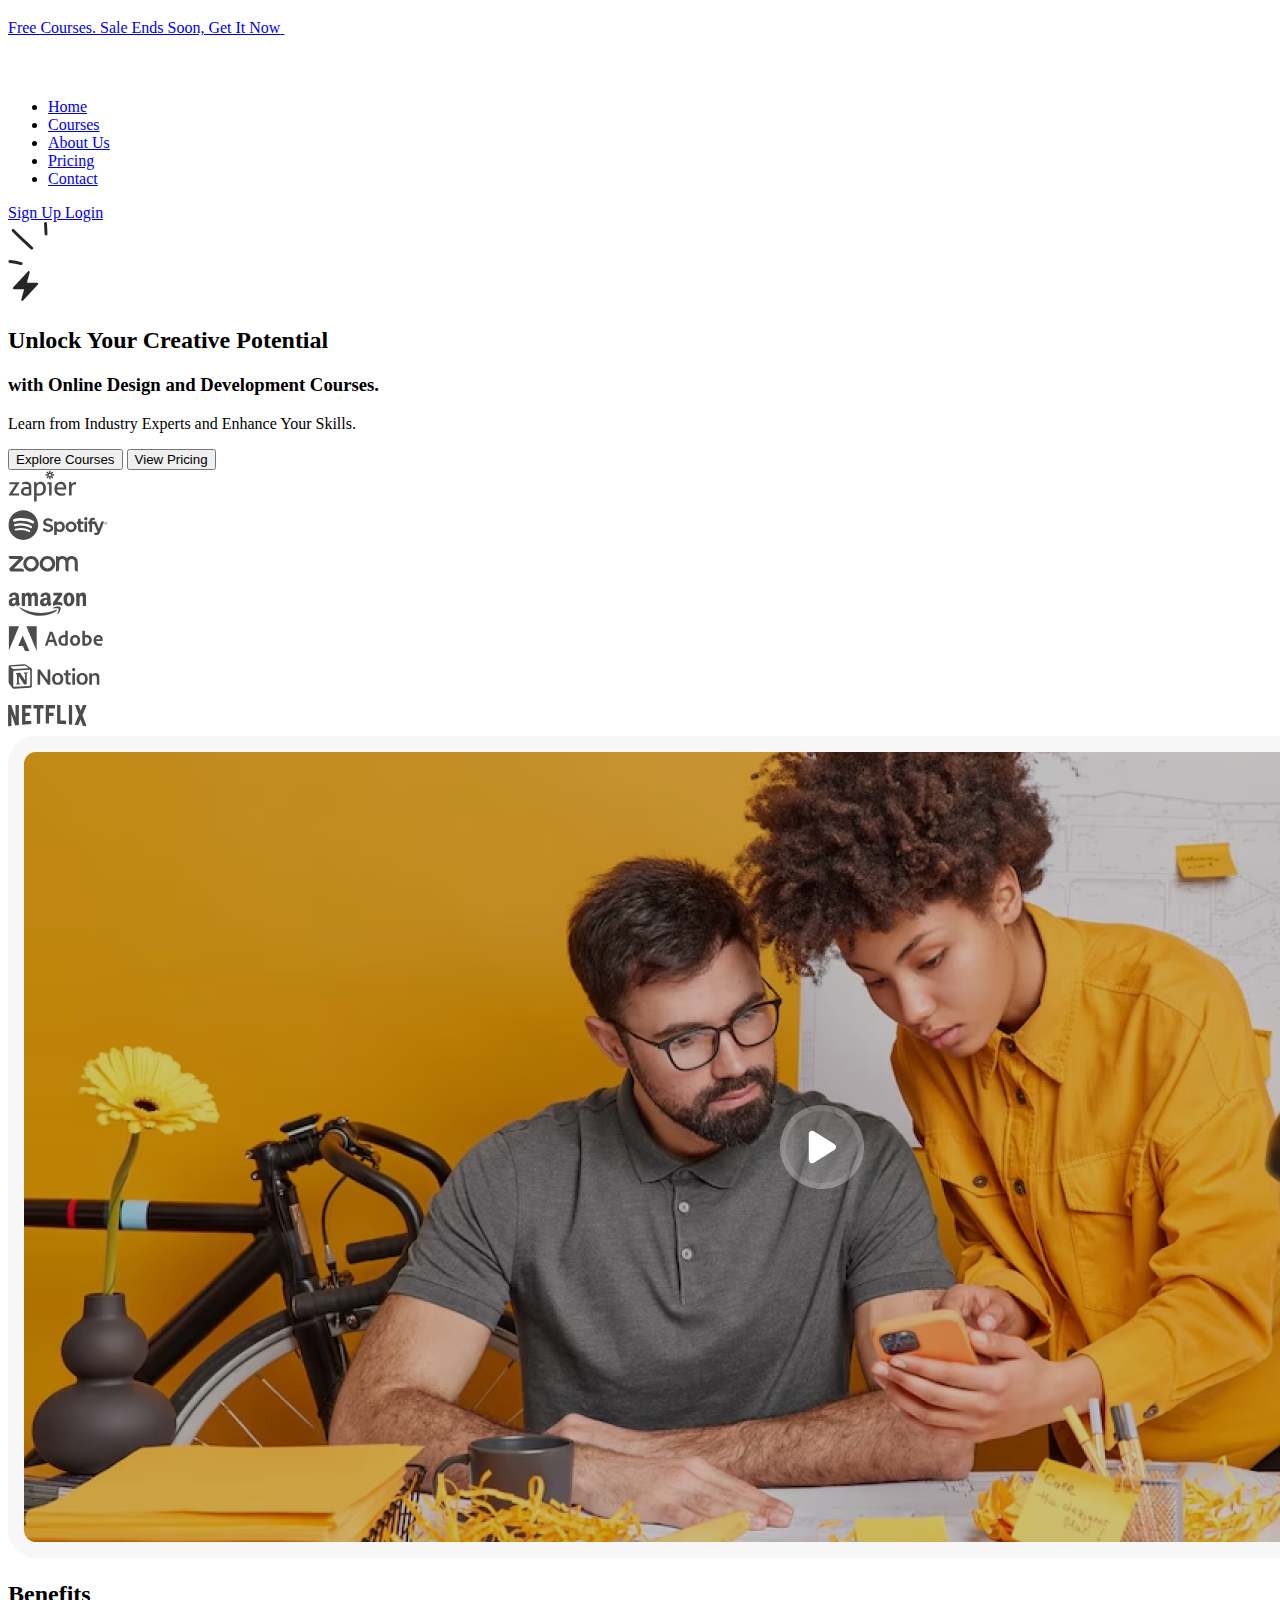
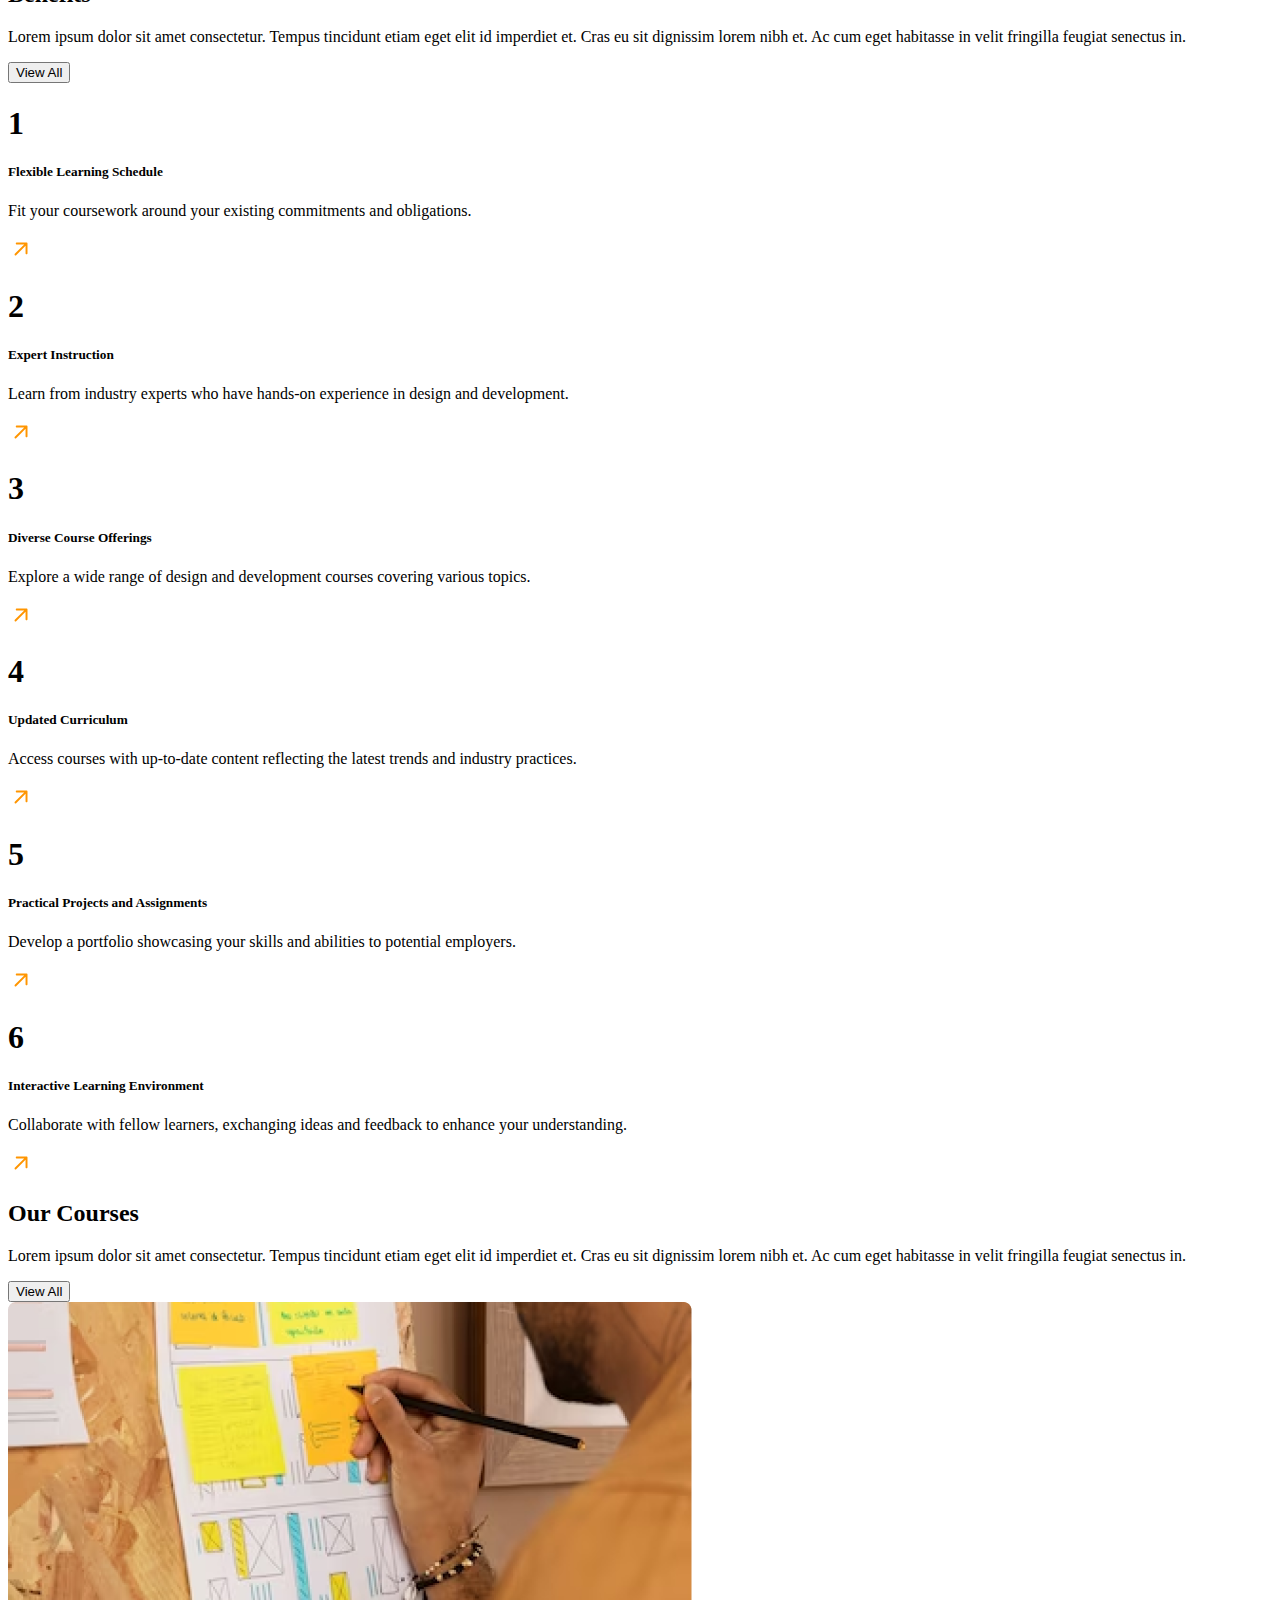
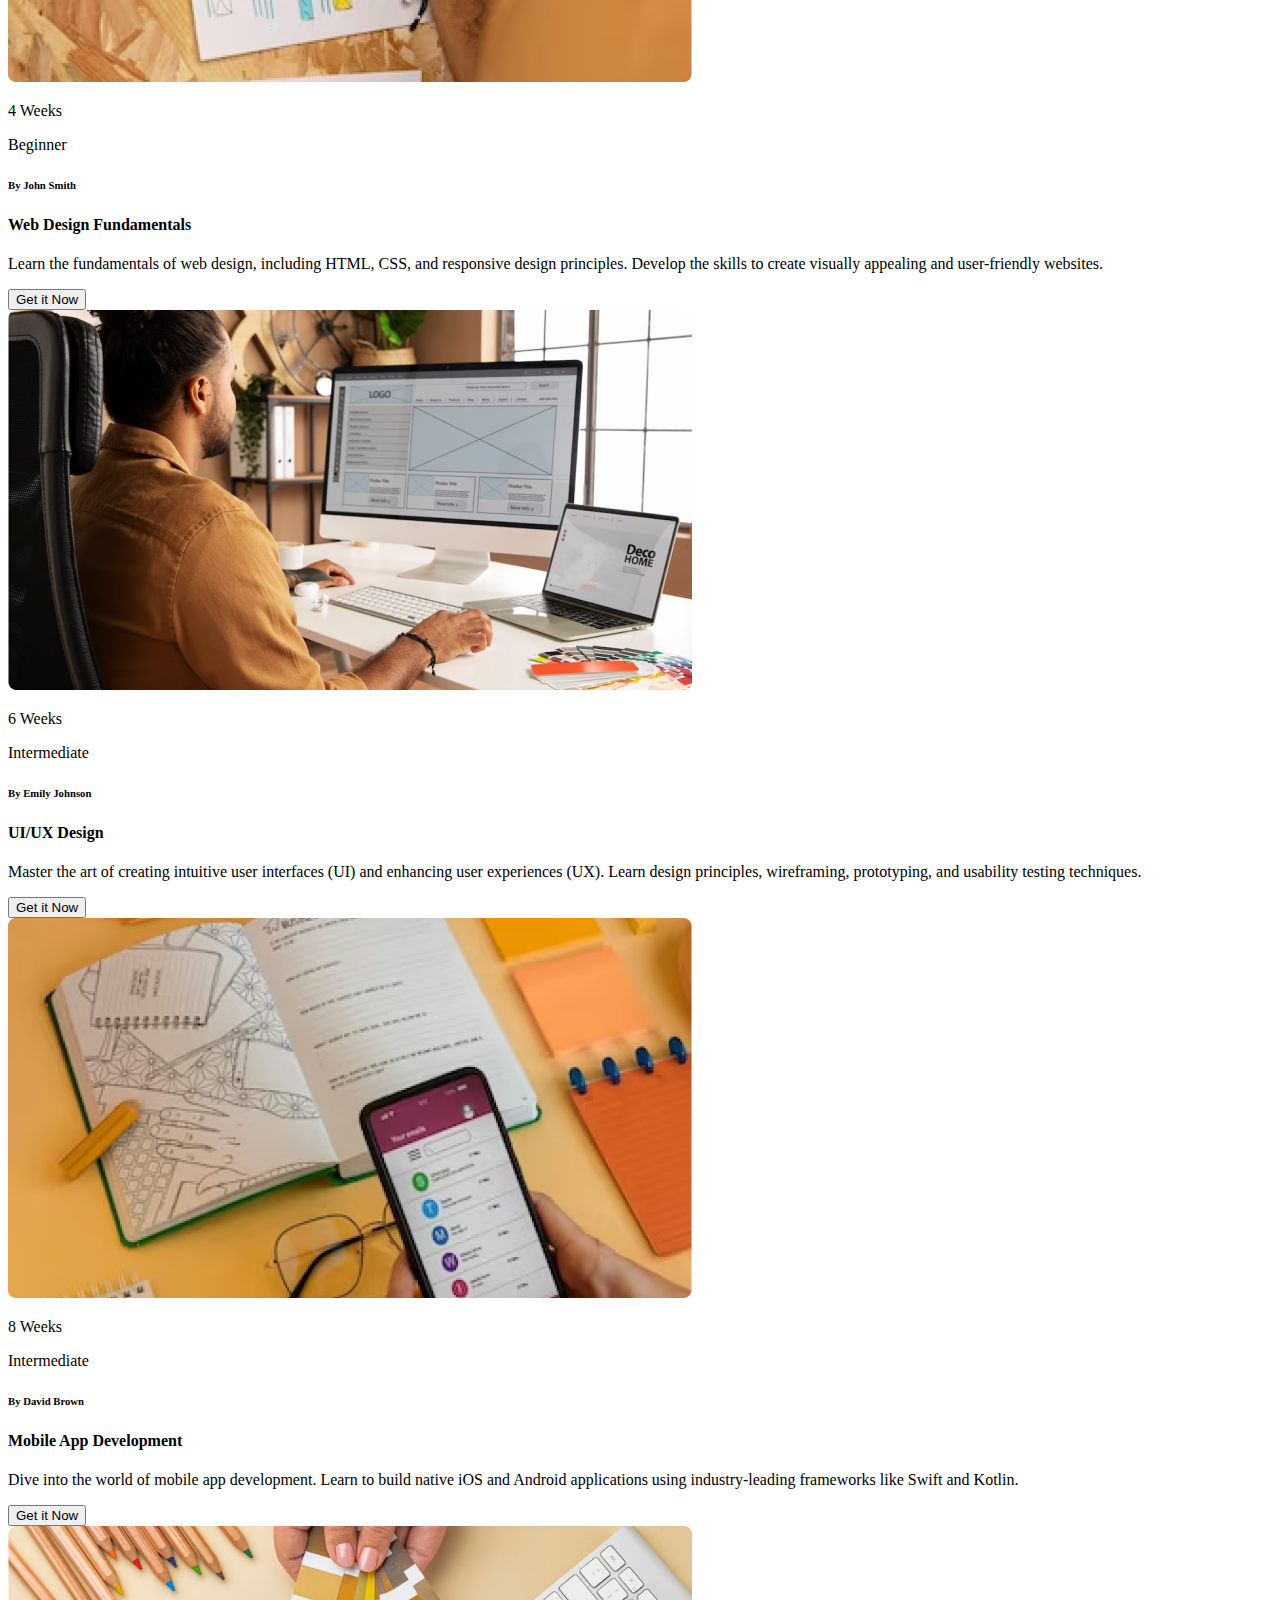
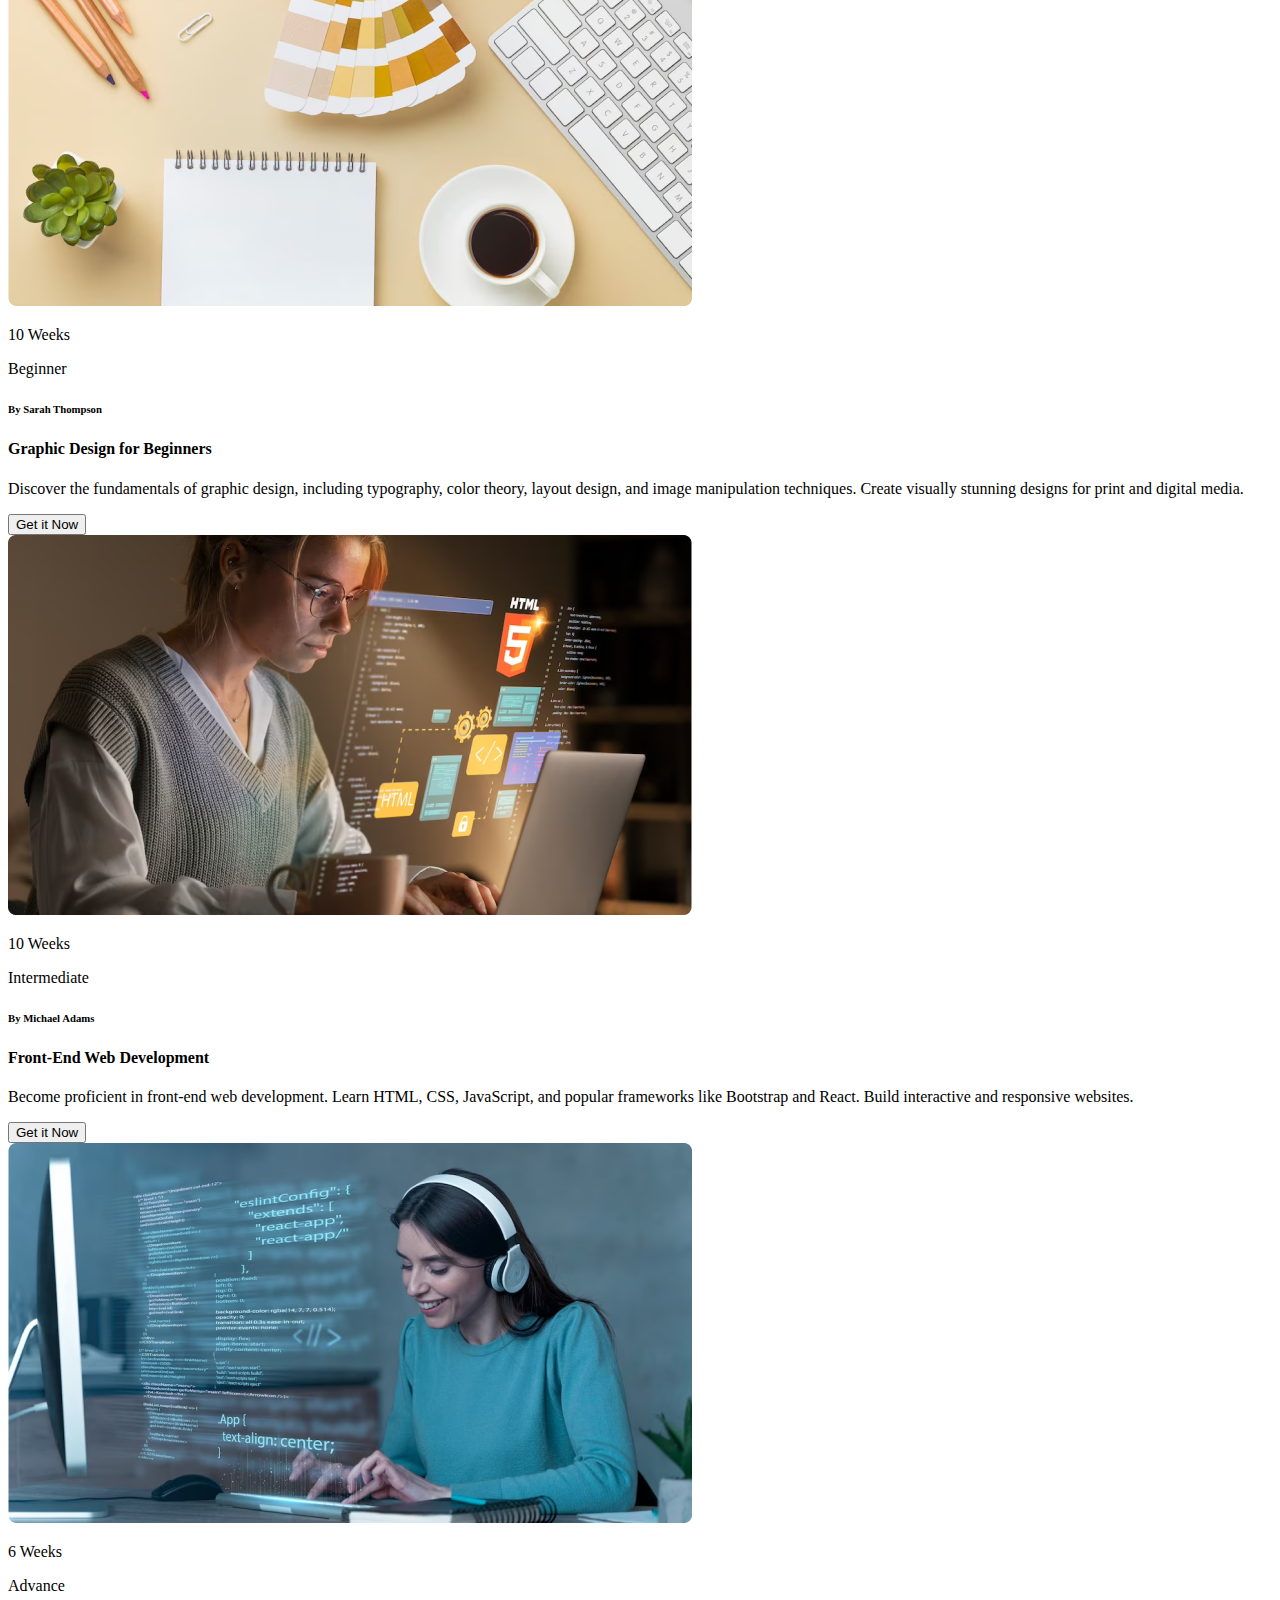
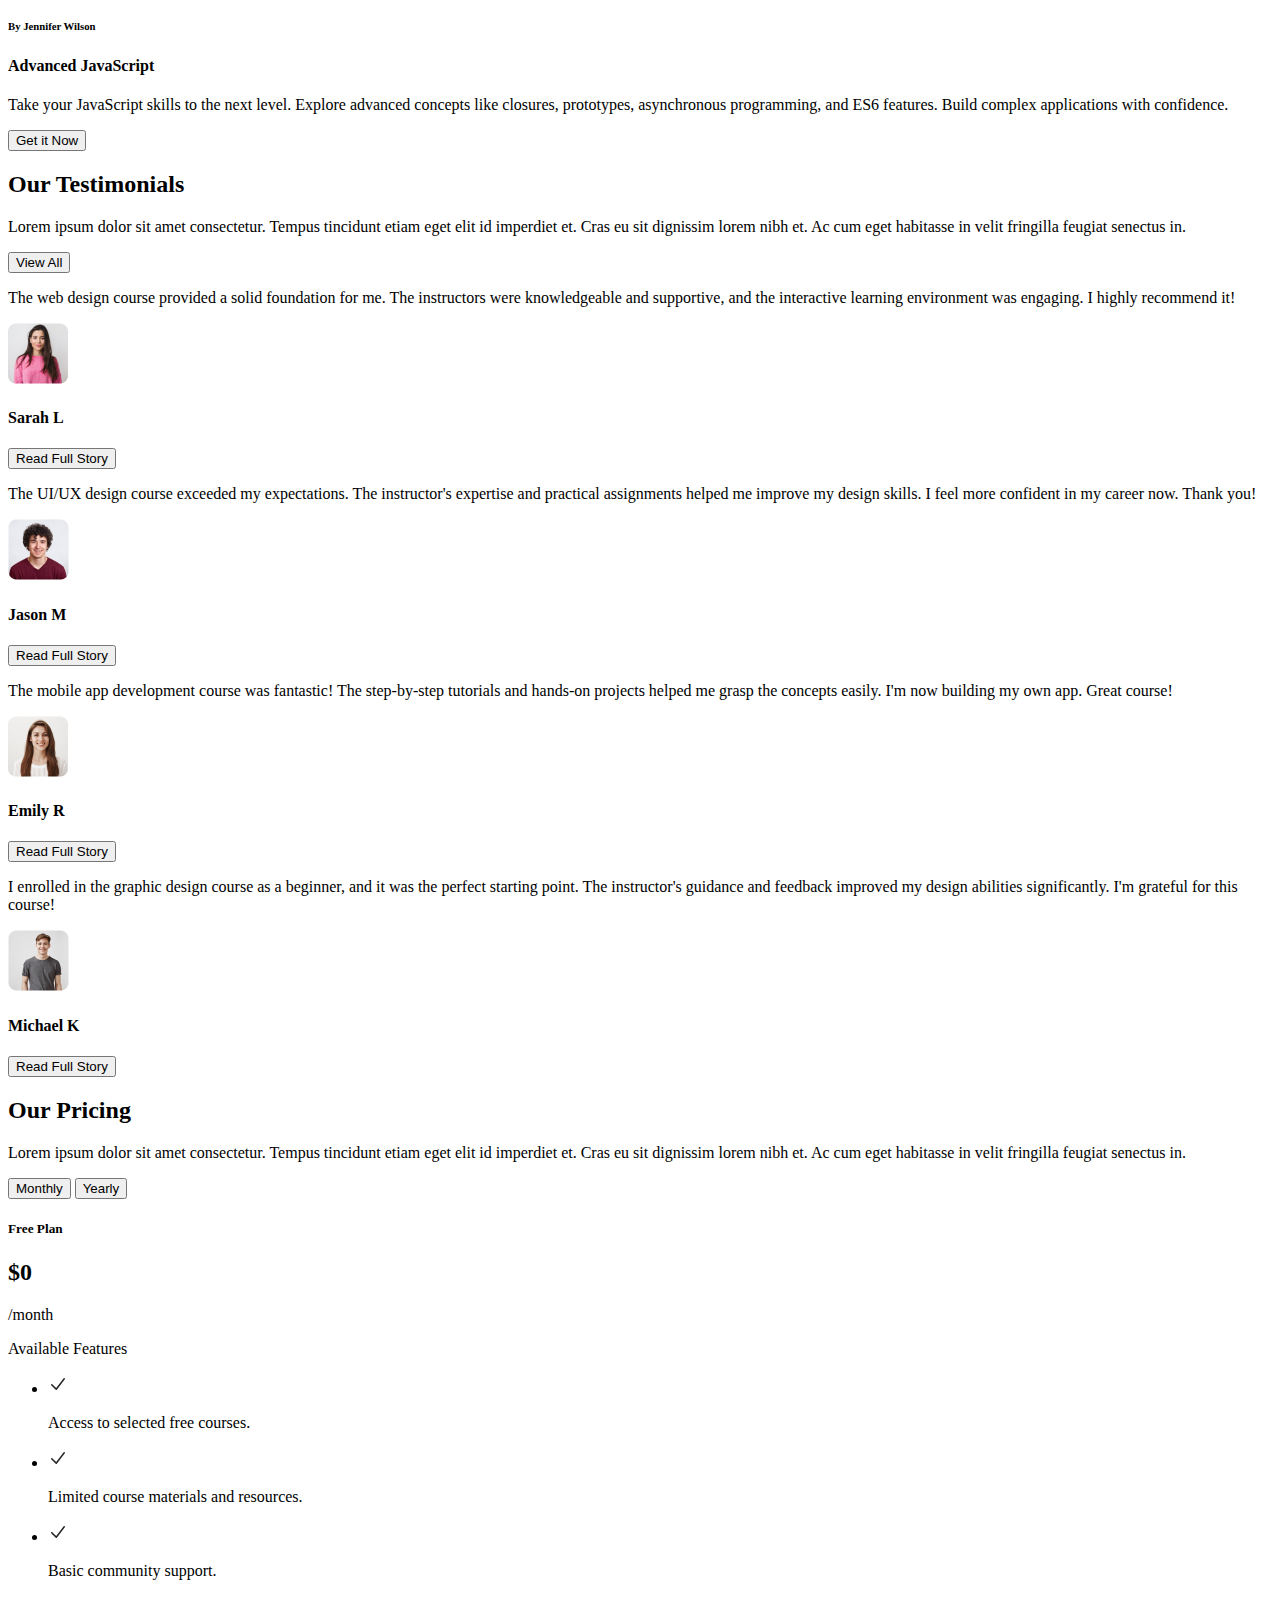
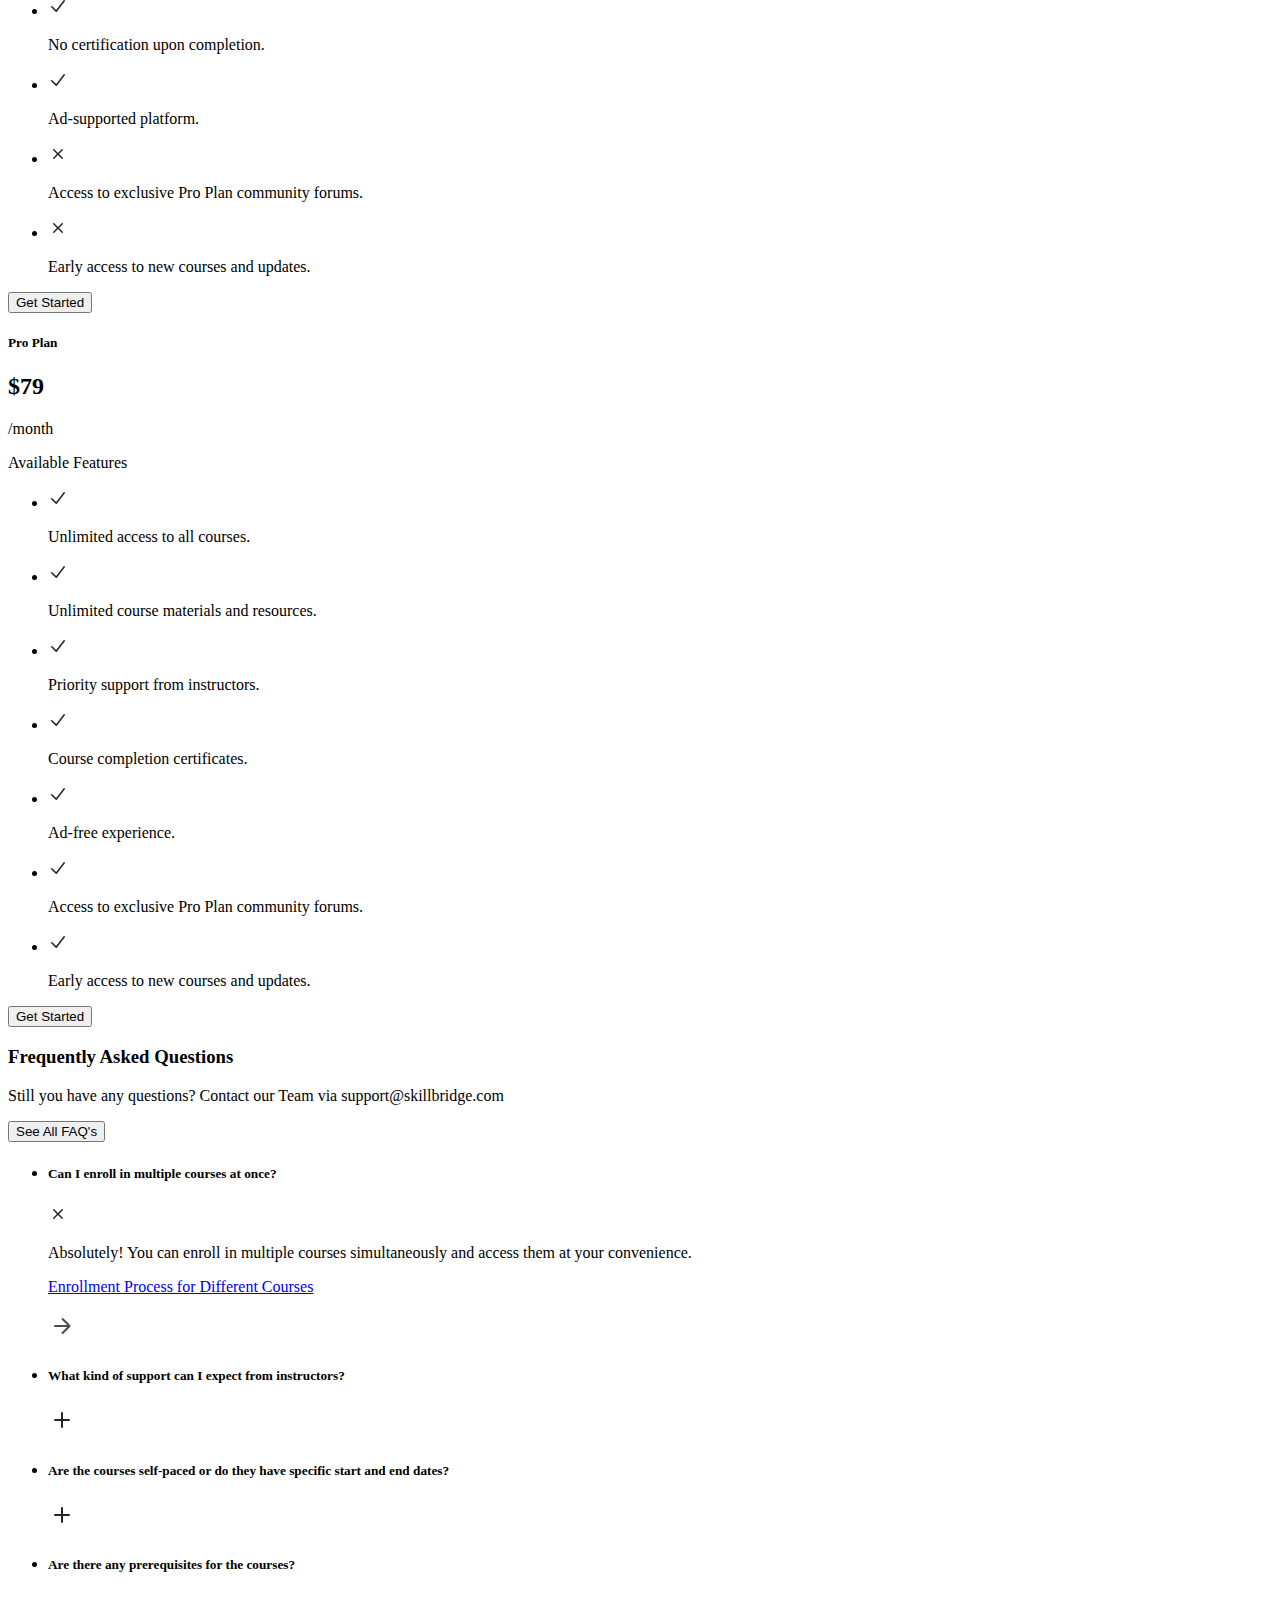
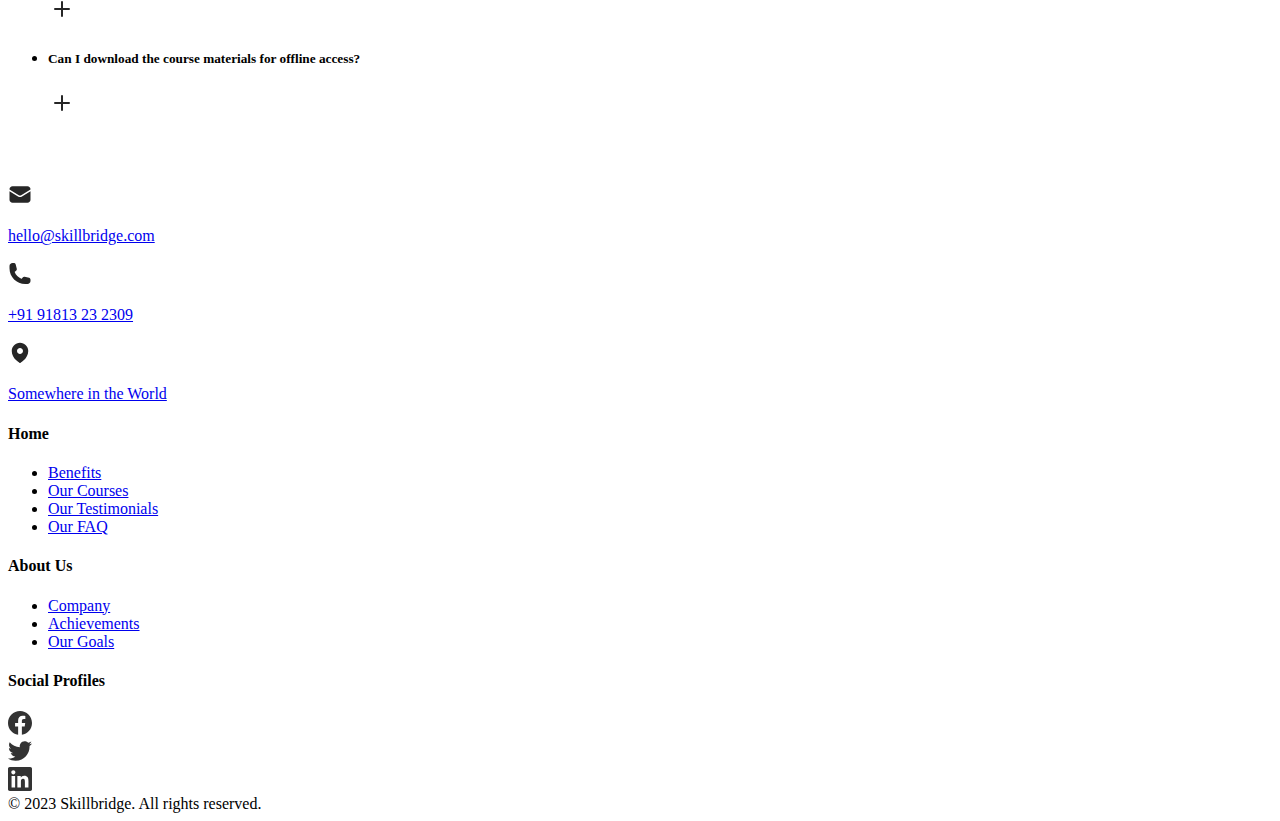
==== commit 5aa7dc07: "Merged contact page with staging" ====
--- a/Group-A/index.html
+++ b/Group-A/index.html
@@ -58,7 +58,7 @@
                   </a>
                 </li>
                 <li>
-                  <a href="#">
+                  <a href="./contact.html">
                     <span>Contact</span>
                   </a>
                 </li>
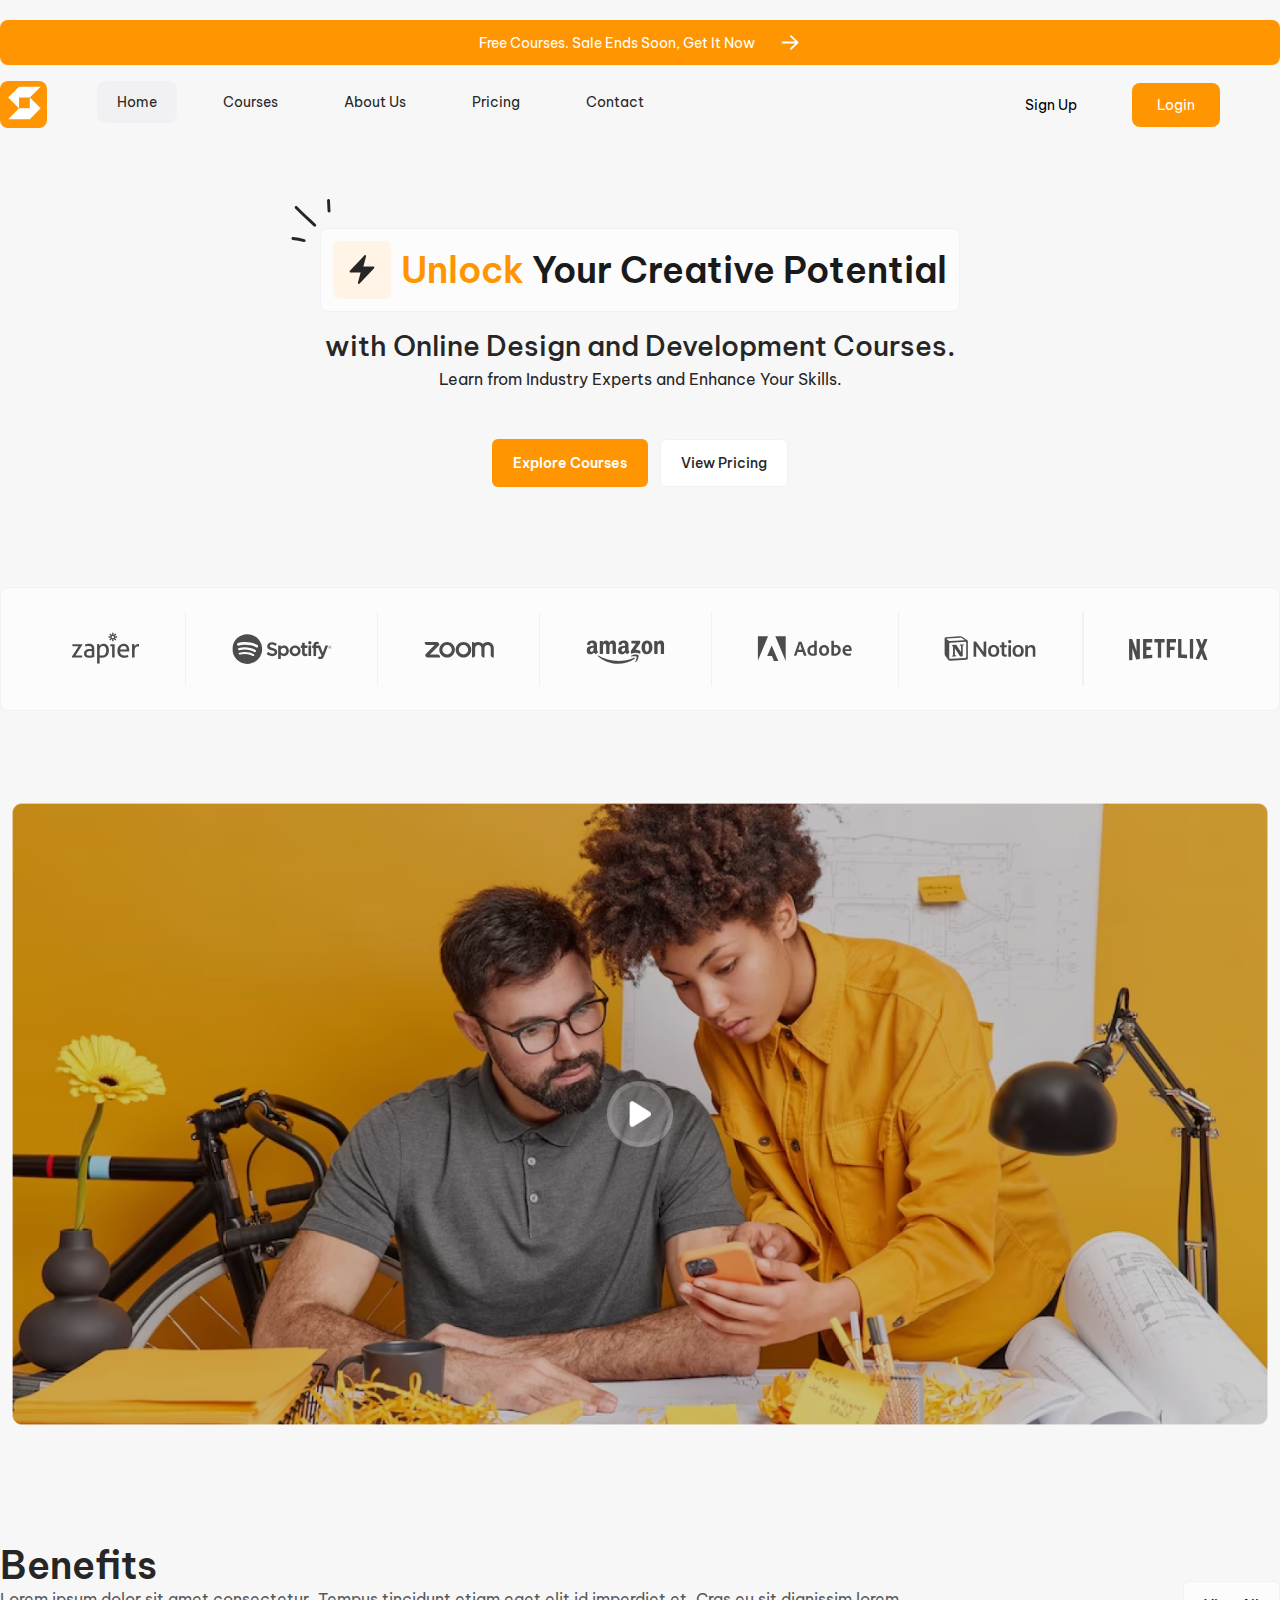
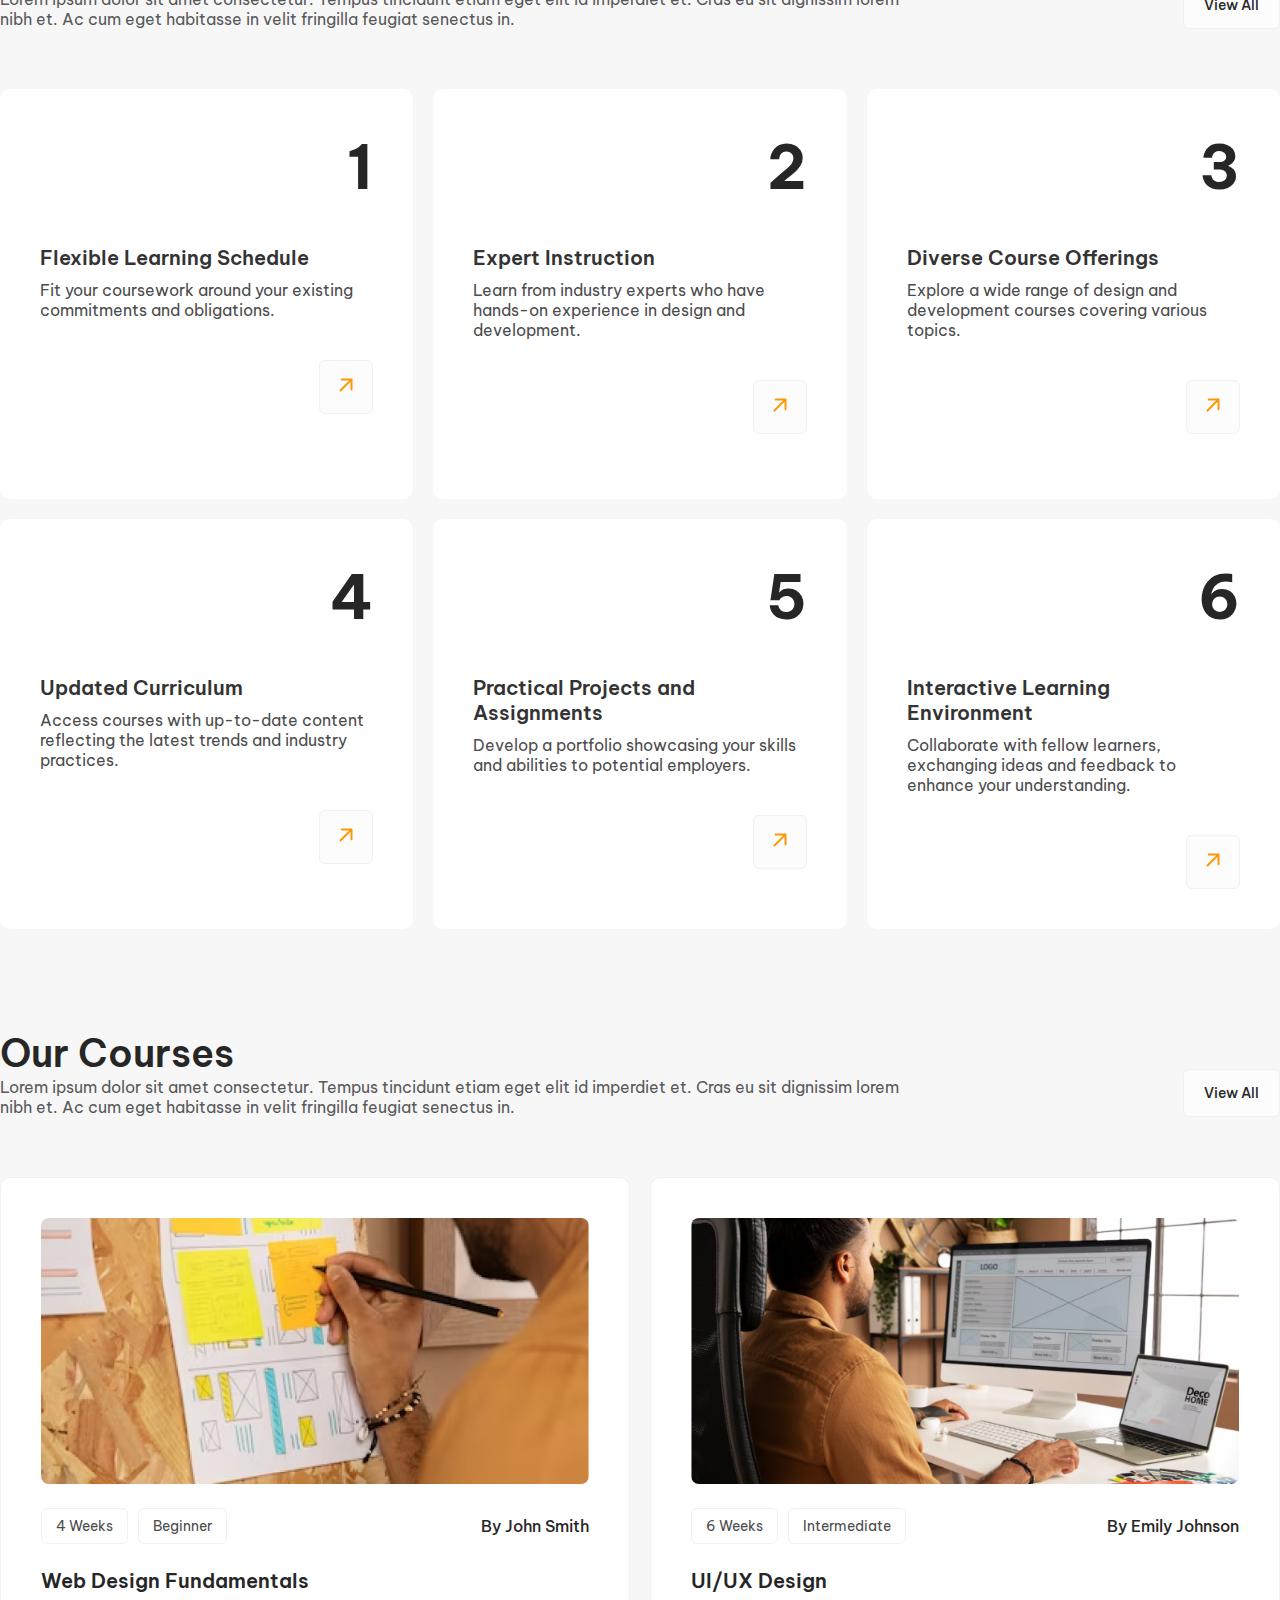
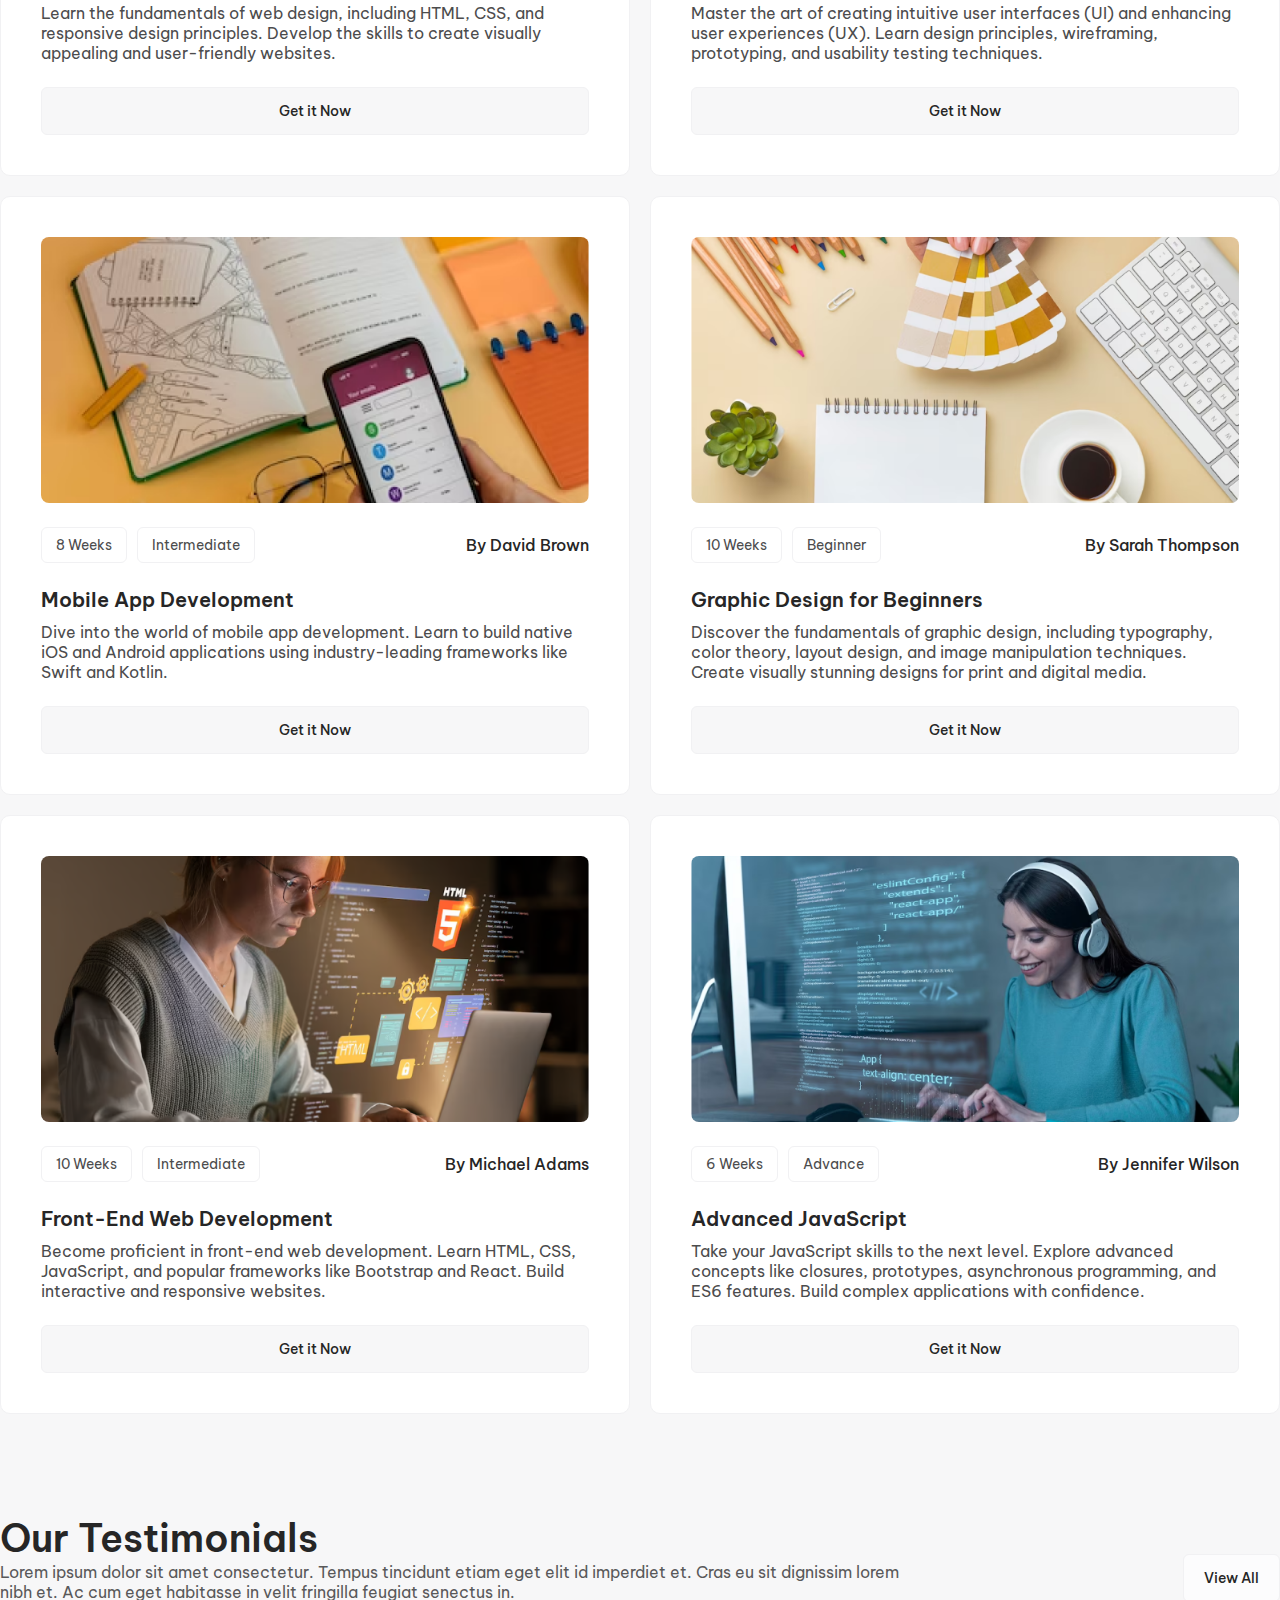
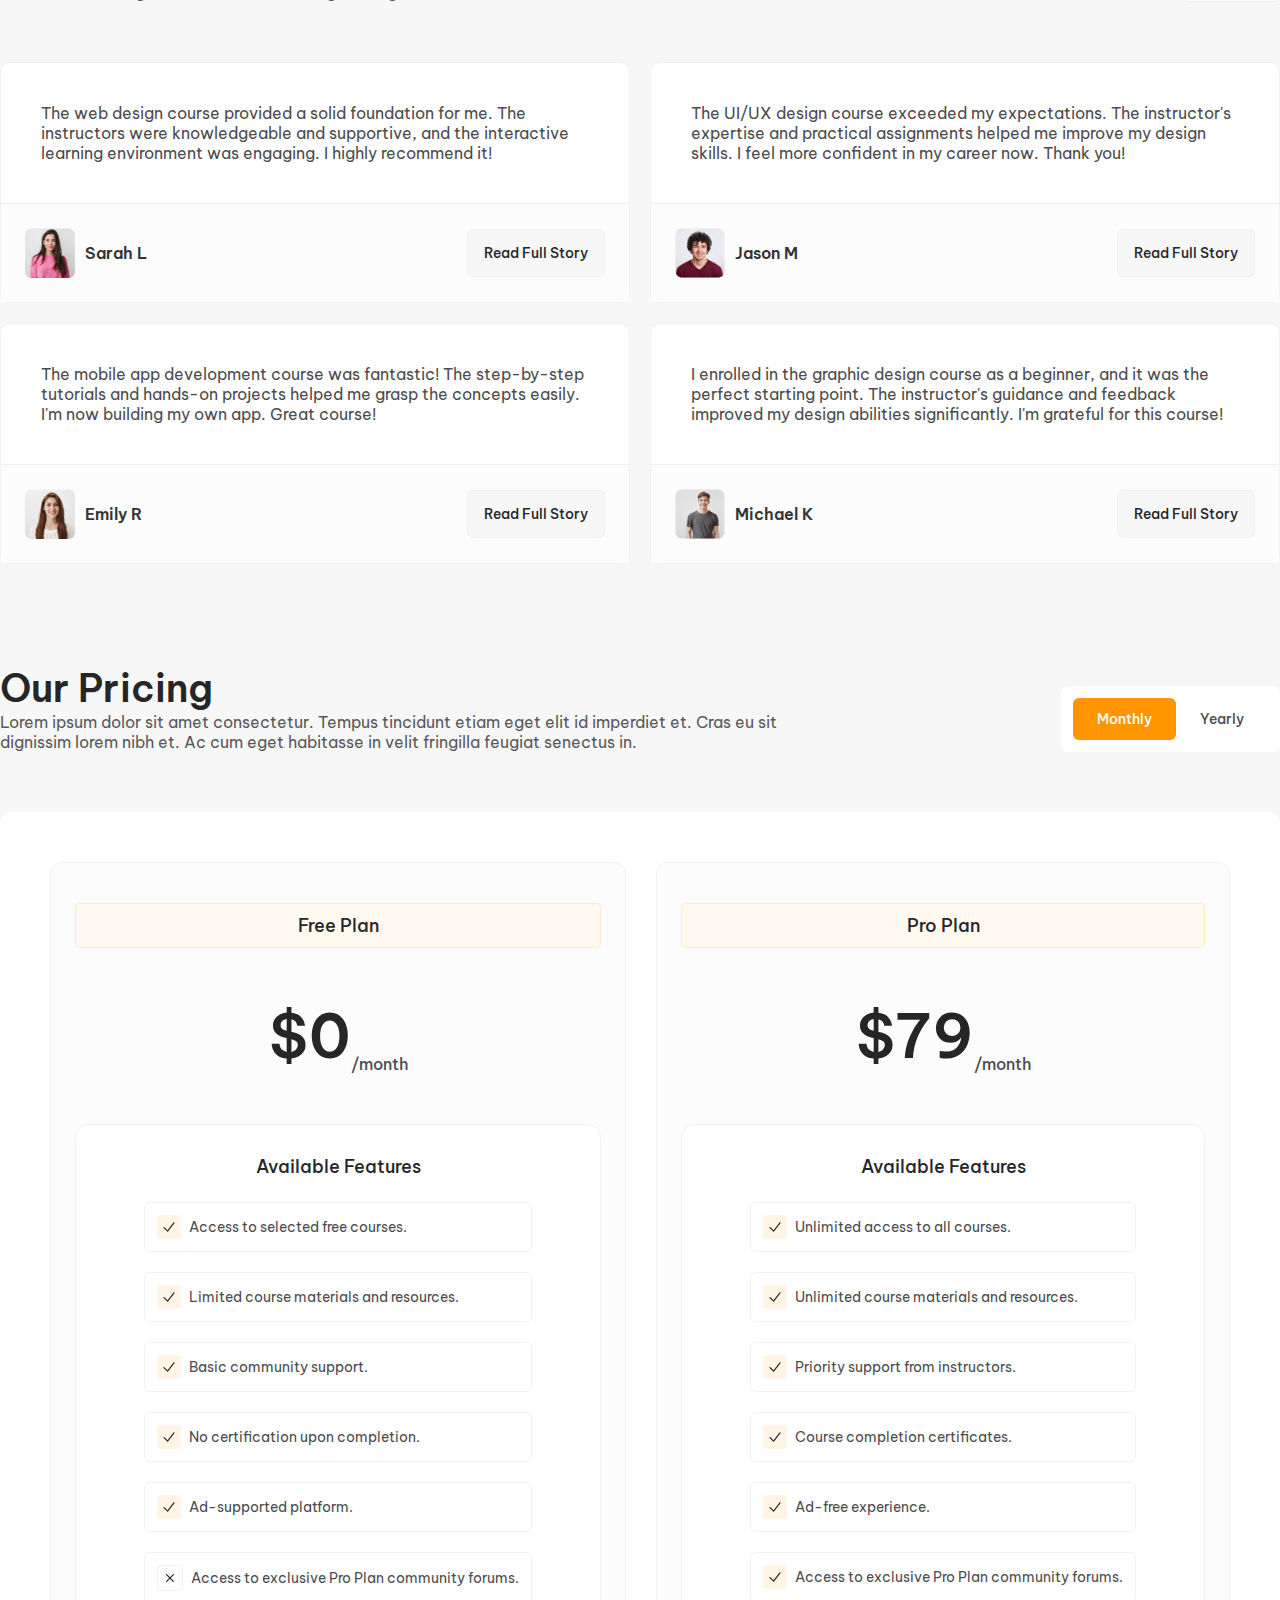
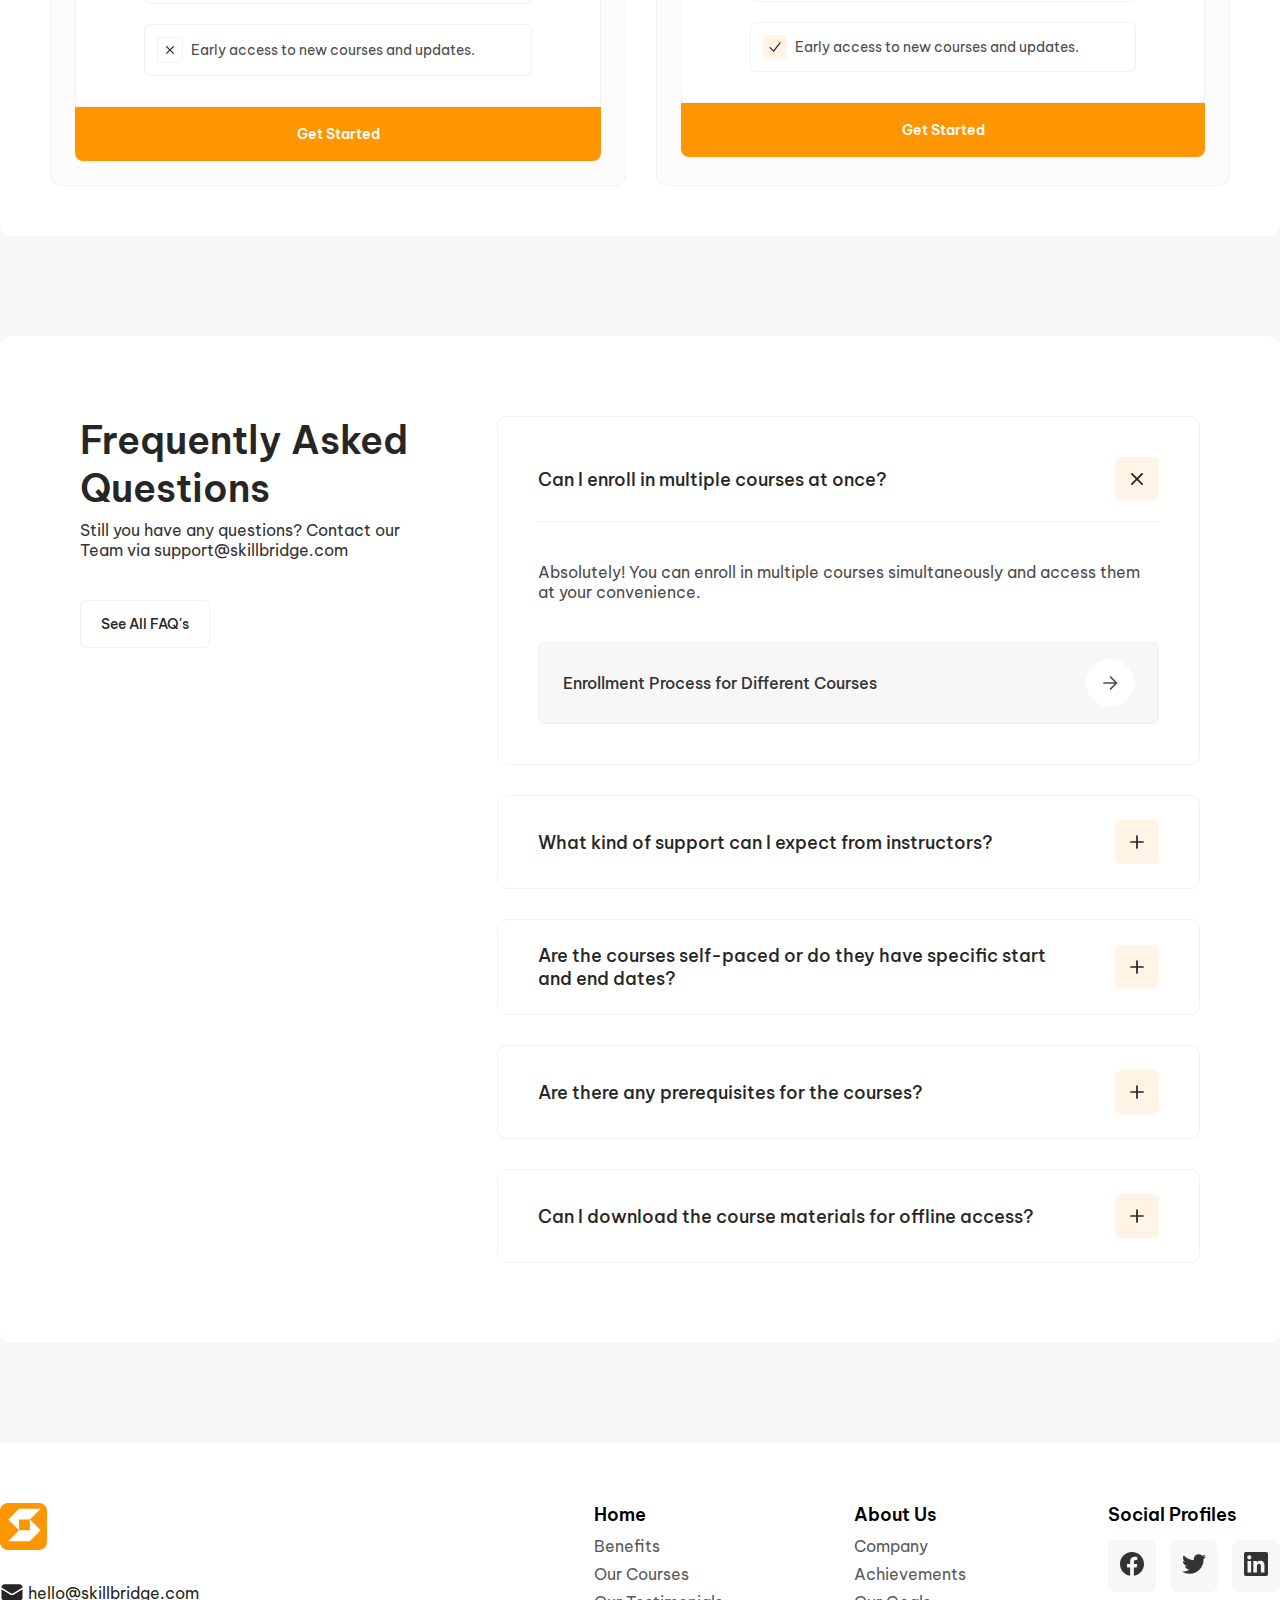
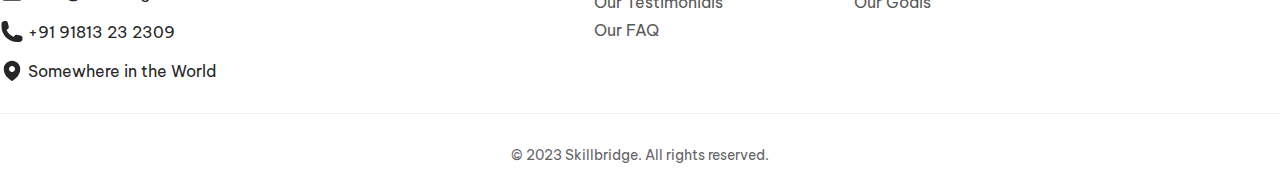
==== commit fda7703e: "Added dropdown menu to Courses on all pages" ====
--- a/Group-A/index.html
+++ b/Group-A/index.html
@@ -43,8 +43,12 @@
                   </a>
                 </li>
                 <li>
-                  <a href="./courses.html">
+                  <a class="courses" href="./courses.html">
                     <span>Courses</span>
+                  </a>
+                  <a class="courses-open" href="./courses-open.html">
+                    <span>Courses
+                      Open</span>
                   </a>
                 </li>
                 <li>
--- a/Group-A/index.css
+++ b/Group-A/index.css
@@ -0,0 +1,2053 @@
+* {
+  margin: 0;
+  padding: 0;
+  box-sizing: border-box;
+}
+
+button {
+  font-family: inherit;
+}
+
+a {
+  text-decoration: none;
+  color: inherit;
+}
+
+ul {
+  list-style: none;
+}
+
+body {
+  font-family: "Be Vietnam Pro", sans-serif;
+  background-color: #f7f7f8;
+  position: relative;
+}
+
+.container {
+  max-width: 1596px;
+  margin: 0 auto;
+}
+
+.sale-wrapper {
+  background: #ff9500;
+  padding: 14px;
+  border-radius: 8px;
+  max-width: 1860px;
+  margin: 20px auto 0;
+}
+
+.sale-wrapper a {
+  display: flex;
+  gap: 23px;
+  justify-content: center;
+  align-items: center;
+}
+
+.sale-wrapper span {
+  color: #fff;
+  font-size: 18px;
+  font-weight: 400;
+}
+
+header {
+  position: sticky;
+  top: 0;
+  background-color: #f7f7f8;
+  z-index: 10000;
+}
+
+.header {
+  display: flex;
+  justify-content: space-between;
+  padding: 20px 0 24px 0;
+  align-items: center;
+}
+
+.header .left-side {
+  display: flex;
+  gap: 50px;
+}
+
+.logo {
+  width: 47px;
+  height: 47px;
+  border-radius: 8px;
+  background-color: #ff9500;
+  display: flex;
+  align-items: center;
+  justify-content: center;
+}
+
+.logo img {
+  width: 100%;
+  height: 100%;
+  object-fit: cover;
+}
+
+nav ul {
+  display: flex;
+  align-items: center;
+  gap: 26px;
+}
+
+nav li {
+  padding: 14px 24px;
+  border-radius: 8px;
+  font-size: 18px;
+  font-weight: 400;
+  display: flex;
+  flex-direction: column;
+  position: relative;
+}
+
+nav li .courses-open:hover {
+  visibility:visible;
+  opacity: 1;
+}
+
+nav li .courses:hover + .courses-open {
+  visibility:visible;
+  opacity: 1;
+}
+
+nav li .courses-open {
+  visibility: hidden;
+  opacity: 0;
+  transition: all 300ms linear;
+  position: absolute;
+  top: 39px;
+  padding-top: 12px;
+}
+
+nav li .courses-open span {
+  padding-top: 2px;
+  white-space: pre-line;
+}
+
+nav a {
+  color: #262626;
+}
+
+.active {
+  background-color: #f1f1f3;
+}
+
+.header .right-side {
+  display: flex;
+  gap: 30px;
+}
+
+.header .right-side a {
+  border: 1px solid transparent;
+  cursor: pointer;
+  padding: 14px 34px;
+  border-radius: 8px;
+  font-size: 18px;
+  font-weight: 400;
+}
+
+.header .right-side a:nth-child(2) {
+  background-color: #ff9500;
+  color: #fff;
+}
+
+.header .right-side a:active {
+  scale: 0.99;
+}
+
+.burger-menu {
+  display: flex;
+  justify-content: center;
+  flex-direction: column;
+  gap: 5px;
+  transform: rotate(180deg);
+  cursor: pointer;
+  z-index: 1;
+  opacity: 0;
+  visibility: hidden;
+}
+
+.burger-menu .bar {
+  background-color: #000;
+  width: 30px;
+  height: 3px;
+  border-radius: 5px;
+}
+
+.burger-menu .bar:nth-child(1) {
+  width: 18px;
+}
+
+footer {
+  background: #fff;
+  width: 100%;
+}
+
+footer .container {
+  padding: 100px 0 30px 0;
+  display: flex;
+  flex-direction: column;
+  gap: 50px;
+}
+
+footer .top-side {
+  display: flex;
+  justify-content: space-between;
+}
+
+footer .top-side .left-side {
+  display: flex;
+  flex-direction: column;
+  gap: 40px;
+}
+
+footer .text-container {
+  display: flex;
+  flex-direction: column;
+  gap: 20px;
+  justify-content: center;
+}
+
+footer .text-container .wrapper a {
+  display: flex;
+  align-items: center;
+  gap: 6px;
+  font-size: 18px;
+  color: #262626;
+  font-weight: 400;
+}
+
+footer .top-side .right-side {
+  display: flex;
+  gap: 30px;
+}
+
+footer .top-side .right-side .info-wrapper {
+  display: flex;
+  gap: 30px;
+}
+
+footer .top-side .right-side .info-wrapper .wrapper {
+  display: flex;
+  flex-direction: column;
+  gap: 14px;
+  width: 250px;
+}
+
+footer .top-side .right-side .wrapper h4 {
+  font-size: 20px;
+  font-weight: 600;
+}
+
+footer .top-side .right-side .info-wrapper .wrapper ul {
+  display: flex;
+  flex-direction: column;
+  gap: 8px;
+  font-size: 18px;
+  color: #59595a;
+  font-weight: 400;
+}
+
+footer .top-side .right-side .wrapper .social-wrapper {
+  display: flex;
+  gap: 14px;
+}
+
+footer .top-side .right-side .wrapper .social-wrapper div {
+  padding: 14px;
+  background: #f7f7f8;
+  border-radius: 8px;
+  margin-top: 14px;
+}
+
+footer .line {
+  background-color: #f1f1f3;
+  width: 100%;
+  height: 1px;
+}
+
+footer .bottom-side {
+  text-align: center;
+}
+
+footer .bottom-side span {
+  font-size: 18px;
+  color: #656567;
+  font-weight: 400;
+}
+
+@media screen and (max-width: 1440px) {
+  .container {
+    max-width: 1280px;
+  }
+
+  .sale-wrapper {
+    padding: 10px;
+    max-width: 1400px;
+  }
+
+  .sale-wrapper span {
+    font-size: 14px;
+  }
+
+  header {
+    position: sticky;
+    top: 0;
+    background-color: #f7f7f8;
+  }
+
+  .header {
+    padding: 16px 0 20px 0;
+  }
+
+  nav li {
+    padding: 12px 20px;
+    font-size: 14px;
+  }
+
+  .header .right-side a {
+    padding: 12px 24px;
+    font-size: 14px;
+  }
+
+  footer .container {
+    padding: 60px 0 20px 0;
+    gap: 30px;
+  }
+
+  footer .top-side .left-side {
+    gap: 30px;
+  }
+
+  footer .text-container {
+    gap: 14px;
+  }
+
+  footer .text-container .wrapper a {
+    gap: 4px;
+    font-size: 16px;
+  }
+
+  footer .top-side .right-side {
+    gap: 24px;
+  }
+
+  footer .top-side .right-side .info-wrapper .wrapper {
+    gap: 10px;
+    width: 230px;
+  }
+
+  footer .top-side .right-side .wrapper h4 {
+    font-size: 18px;
+  }
+
+  footer .top-side .right-side .info-wrapper .wrapper ul {
+    font-size: 16px;
+  }
+
+  footer .top-side .right-side .wrapper .social-wrapper div {
+    padding: 12px;
+  }
+
+  footer .bottom-side span {
+    font-size: 14px;
+  }
+}
+
+@media screen and (max-width: 1024px) {
+  .container {
+    max-width: calc(100%-32px);
+    padding: 0 16px;
+  }
+
+  .sale-wrapper {
+    padding: 10px 13px;
+    max-width: calc(100%-32px);
+    margin: 40px 16px 0;
+  }
+
+  .sale-wrapper a {
+    justify-content: space-between;
+  }
+
+  .sale-wrapper span {
+    font-size: 14px;
+  }
+
+  .header {
+    padding: 14px 0;
+  }
+
+  .header .left-side {
+    gap: 0px;
+  }
+
+  .logo {
+    width: 36px;
+    height: 36px;
+  }
+
+  nav {
+    display: none;
+  }
+
+  .header .right-side {
+    gap: 20px;
+  }
+
+  .header .right-side a {
+    padding: 12px 20px;
+  }
+
+  .burger-menu {
+    opacity: 1;
+    visibility: visible;
+  }
+
+  footer .container {
+    padding: 50px 20px 24px;
+    gap: 20px;
+  }
+
+  footer .top-side {
+    display: flex;
+    flex-direction: column;
+  }
+
+  footer .text-container {
+    gap: 12px;
+  }
+
+  footer .text-container .wrapper a {
+    gap: 12px;
+    font-size: 15px;
+  }
+
+  footer .top-side .right-side {
+    flex-direction: column;
+  }
+
+  footer .top-side .right-side .info-wrapper {
+    margin-top: 24px;
+    display: flex;
+    gap: 30px;
+  }
+
+  footer .top-side .right-side .info-wrapper .wrapper:nth-child(1) {
+    width: 128px;
+  }
+
+  footer .top-side .right-side .info-wrapper .wrapper:nth-child(2) {
+    width: 205px;
+  }
+
+  footer .top-side .right-side .info-wrapper .wrapper ul {
+    gap: 4px;
+    font-size: 14px;
+  }
+
+  footer .top-side .right-side .wrapper .social-wrapper div {
+    margin-top: 10px;
+    padding: 12px;
+  }
+
+  footer .bottom-side span {
+    font-size: 14px;
+  }
+}
+
+/* ---------------------MAIN--------------------------- */
+main {
+  margin-top: 100px;
+}
+
+.introduction {
+  display: flex;
+  flex-direction: column;
+  max-width: 965px;
+  margin: 0 auto;
+  text-align: center;
+}
+
+.introduction .wrapper {
+  display: flex;
+  flex-direction: column;
+  align-items: center;
+}
+
+.introduction .wrapper .h2-container {
+  display: flex;
+  gap: 10px;
+  border-radius: 11px;
+  align-items: center;
+  justify-content: center;
+  border: 1px solid #f1f1f3;
+  background-color: #fcfcfd;
+  padding: 14px 20px;
+  position: relative;
+  margin-bottom: 20px;
+}
+
+.introduction .wrapper .h2-container .introduction-effect {
+  position: absolute;
+  top: -30px;
+  left: -30px;
+}
+
+.introduction .wrapper .h2-container .bolt-img {
+  width: 34px;
+  height: 34px;
+  padding: 14px;
+  border-radius: 6px;
+  box-sizing: content-box;
+  background: #fff4e5;
+}
+
+.introduction .wrapper .h2-container .bolt-img img {
+  max-width: 100%;
+  max-height: 100%;
+  object-fit: cover;
+}
+
+.introduction .wrapper .h2-container h2 {
+  color: #1a1a1a;
+  font-size: 48px;
+  font-weight: 600;
+}
+
+.introduction .wrapper .h2-container h2 span {
+  color: #ff9500;
+}
+
+.introduction .wrapper h3 {
+  font-size: 38px;
+  color: #262626;
+  font-weight: 500;
+  margin-bottom: 10px;
+}
+
+.introduction .wrapper p {
+  font-size: 18px;
+  font-weight: 400;
+  color: #262626;
+  margin-bottom: 60px;
+}
+
+.introduction .btn-container {
+  display: flex;
+  justify-content: center;
+  gap: 12px;
+}
+
+.introduction .btn-container button {
+  font-size: 18px;
+  font-weight: 600;
+  color: #fff;
+  background: #ff9500;
+  border-radius: 8px;
+  border: 1px solid transparent;
+  padding: 18px 24px;
+  cursor: pointer;
+  margin-bottom: 100px;
+}
+
+.introduction .btn-container button:nth-child(2) {
+  font-weight: 500;
+  background: #fff;
+  border-color: #f1f1f3;
+  color: #262626;
+}
+
+.introduction .btn-container button:active {
+  scale: 0.99;
+}
+
+main .sponsor-container {
+  border-radius: 12px;
+  border: 1px solid #f1f1f3;
+  background: #fcfcfd;
+  display: flex;
+  padding: 30px;
+  margin-bottom: 100px;
+}
+
+main .sponsor-container .img-container {
+  padding: 30px 40px;
+  border-right: 1px solid #f1f1f3;
+  flex-grow: 1;
+  display: flex;
+  align-items: center;
+  justify-content: center;
+  flex-shrink: 1;
+}
+
+main .sponsor-container .img-container img {
+  max-width: 100%;
+  max-height: 100%;
+}
+
+main .sponsor-container .img-container:last-child {
+  border-right: 1px solid transparent;
+  border-left: 1px solid #f1f1f3;
+}
+
+main .index-main-image {
+  margin-bottom: 150px;
+}
+
+main .index-main-image img {
+  max-width: 100%;
+  max-height: 100%;
+}
+
+@media screen and (max-width: 1440px) {
+  main {
+    margin-top: 80px;
+  }
+
+  .introduction .wrapper .h2-container {
+    border-radius: 8px;
+    padding: 12px;
+    margin-bottom: 16px;
+  }
+
+  .introduction .wrapper .h2-container .bolt-img {
+    padding: 12px;
+  }
+
+  .introduction .wrapper .h2-container h2 {
+    font-size: 36px;
+  }
+
+  .introduction .wrapper h3 {
+    font-size: 28px;
+    margin-bottom: 6px;
+  }
+
+  .introduction .wrapper p {
+    font-size: 16px;
+    font-weight: 400;
+    margin-bottom: 50px;
+  }
+
+  .introduction .btn-container button {
+    font-size: 14px;
+    padding: 14px 20px;
+    border-radius: 6px;
+  }
+
+  main .sponsor-container {
+    border-radius: 8px;
+    padding: 24px;
+    margin-bottom: 80px;
+  }
+
+  main .sponsor-container .img-container {
+    padding: 20px 30px;
+    max-width: 100%;
+  }
+
+  main .index-main-image {
+    margin-bottom: 100px;
+  }
+}
+
+@media screen and (max-width: 1024px) {
+  main {
+    margin-top: 50px;
+  }
+
+  .introduction .wrapper .h2-container {
+    padding: 14px;
+  }
+
+  .introduction .wrapper .h2-container h2 {
+    font-size: 16px;
+  }
+
+  .introduction .wrapper .h2-container .bolt-img {
+    width: 24px;
+    height: 24px;
+  }
+
+  .introduction .wrapper .h2-container .introduction-effect {
+    top: -15px;
+    left: -15px;
+  }
+
+  .introduction .wrapper h3 {
+    font-size: 24px;
+  }
+
+  .introduction .wrapper p {
+    font-size: 14px;
+  }
+
+  .introduction .btn-container button {
+    margin-bottom: 30px;
+  }
+
+  main .sponsor-container {
+    padding: 10px;
+    margin-bottom: 80px;
+  }
+
+  main .sponsor-container .img-container:nth-child(3) {
+    border-right-color: transparent;
+    border-left-color: #f1f1f3;
+  }
+
+  main .sponsor-container .img-container:nth-child(4) {
+    display: none;
+  }
+
+  main .sponsor-container .img-container:nth-child(5) {
+    display: none;
+  }
+
+  main .sponsor-container .img-container:nth-child(6) {
+    display: none;
+  }
+
+  main .sponsor-container .img-container:nth-child(7) {
+    display: none;
+  }
+
+  main .index-main-image {
+    margin-bottom: 50px;
+  }
+}
+
+/* Benefits-Container */
+
+.benefits-container {
+  display: flex;
+  flex-direction: column;
+  gap: 80px;
+}
+
+.benefits-container .wrapper {
+  display: flex;
+  gap: 300px;
+  width: 100%;
+}
+
+.benefits-container .wrapper .text-container {
+  flex-grow: 1;
+  display: flex;
+  flex-direction: column;
+}
+
+.benefits-container .wrapper .text-container h2 {
+  color: #262626;
+  font-size: 48px;
+  font-weight: 600;
+}
+
+.benefits-container .wrapper .text-container p {
+  color: #59595a;
+  font-size: 18px;
+  font-weight: 400;
+}
+
+.benefits-container .wrapper button {
+  align-self: end;
+  border-radius: 8px;
+  border: 1px solid #f1f1f3;
+  background: #fcfcfd;
+  padding: 18px 24px;
+  cursor: pointer;
+  font-size: 18px;
+  font-weight: 500;
+  color: #262626;
+  flex-shrink: 0;
+}
+
+.benefits-container .wrapper button:active {
+  scale: 0.99;
+}
+
+.benefits-container .card-container {
+  display: grid;
+  gap: 20px;
+  grid-template-columns: repeat(3, 1fr);
+  grid-template-rows: repeat(2, 1fr);
+  margin-bottom: 100px;
+}
+
+.benefits-container .card-container .card {
+  padding: 50px;
+  background-color: #fff;
+  border-radius: 12px;
+  display: flex;
+  gap: 50px;
+  flex-direction: column;
+}
+
+.benefits-container .card-container .card h1 {
+  align-self: end;
+  font-size: 80px;
+  font-weight: 700;
+  color: #262626;
+}
+
+.benefits-container .card-container .card .text-container {
+  display: flex;
+  flex-direction: column;
+  gap: 14px;
+}
+
+.benefits-container .card-container .card .text-container h5 {
+  color: #333;
+  font-size: 24px;
+  font-weight: 600;
+}
+
+.benefits-container .card-container .card .text-container p {
+  color: #4c4c4d;
+  font-size: 18px;
+  font-weight: 400;
+}
+
+.benefits-container .card-container .card .arrow-img {
+  width: 74px;
+  height: 74px;
+  align-self: end;
+  display: flex;
+  padding: 20px;
+  justify-content: center;
+  align-items: center;
+  border-radius: 8px;
+  border: 1px solid #f1f1f3;
+  background: #fcfcfd;
+}
+
+@media screen and (max-width: 1440px) {
+  .benefits-container {
+    gap: 60px;
+  }
+
+  .benefits-container .wrapper {
+    gap: 250px;
+  }
+
+  .benefits-container .wrapper .text-container h2 {
+    font-size: 38px;
+  }
+
+  .benefits-container .wrapper .text-container p {
+    font-size: 16px;
+  }
+
+  .benefits-container .wrapper button {
+    border-radius: 6px;
+    padding: 14px 20px;
+    font-size: 14px;
+  }
+
+  .benefits-container .card-container {
+    gap: 20px;
+    grid-template-rows: repeat(2, 1fr);
+  }
+
+  .benefits-container .card-container .card {
+    padding: 40px;
+    border-radius: 10px;
+    gap: 40px;
+  }
+
+  .benefits-container .card-container .card h1 {
+    font-size: 60px;
+  }
+
+  .benefits-container .card-container .card .text-container {
+    gap: 10px;
+  }
+
+  .benefits-container .card-container .card .text-container h5 {
+    font-size: 20px;
+  }
+
+  .benefits-container .card-container .card .text-container p {
+    font-size: 16px;
+  }
+
+  .benefits-container .card-container .card .arrow-img {
+    width: 54px;
+    height: 54px;
+    padding: 14px;
+    border-radius: 6px;
+  }
+}
+
+@media screen and (max-width: 1024px) {
+  .benefits-container {
+    gap: 40px;
+  }
+
+  .benefits-container .wrapper {
+    flex-direction: column;
+    gap: 20px;
+  }
+
+  .benefits-container .wrapper .text-container h2 {
+    font-size: 28px;
+  }
+
+  .benefits-container .wrapper .text-container p {
+    font-size: 14px;
+  }
+
+  .benefits-container .wrapper button {
+    align-self: start;
+  }
+
+  .benefits-container .card-container {
+    gap: 20px;
+    grid-template-rows: repeat(4, 1fr);
+    grid-template-columns: 1fr;
+    margin-bottom: 50px;
+  }
+
+  .benefits-container .card-container .card {
+    padding: 30px;
+    gap: 30px;
+  }
+
+  .benefits-container .card-container .card:nth-child(5) {
+    display: none;
+  }
+
+  .benefits-container .card-container .card:nth-child(6) {
+    display: none;
+  }
+
+  .benefits-container .card-container .card h1 {
+    font-size: 50px;
+  }
+
+  .benefits-container .card-container .card .text-container p {
+    font-size: 14px;
+  }
+}
+
+/* Courses-Container */
+
+.courses-container {
+  display: flex;
+  flex-direction: column;
+  gap: 80px;
+}
+.courses-container .wrapper {
+  display: flex;
+  gap: 300px;
+  width: 100%;
+}
+
+.courses-container .wrapper .text-container {
+  flex-grow: 1;
+  display: flex;
+  flex-direction: column;
+}
+
+.courses-container .wrapper .text-container h2 {
+  color: #262626;
+  font-size: 48px;
+  font-weight: 600;
+}
+
+.courses-container .wrapper .text-container p {
+  color: #59595a;
+  font-size: 18px;
+  font-weight: 400;
+}
+
+.courses-container .wrapper button {
+  align-self: end;
+  border-radius: 8px;
+  border: 1px solid #f1f1f3;
+  background: #fcfcfd;
+  padding: 18px 24px;
+  cursor: pointer;
+  font-size: 18px;
+  font-weight: 500;
+  color: #262626;
+  flex-shrink: 0;
+}
+
+.courses-container .wrapper button:active {
+  scale: 0.99;
+}
+
+.courses-container .card-container {
+  display: grid;
+  gap: 30px;
+  grid-template-columns: repeat(2, 1fr);
+  grid-template-rows: repeat(3, 1fr);
+  margin-bottom: 100px;
+}
+
+.courses-container .card-container .card {
+  padding: 50px;
+  display: flex;
+  flex-direction: column;
+  gap: 30px;
+  border-radius: 12px;
+  border: 1px solid #f1f1f3;
+  background: #fff;
+}
+
+.courses-container .card-container .card .img-container {
+  height: 380px;
+  border-radius: 8px;
+  overflow: hidden;
+}
+
+.courses-container .card-container .card .img-container img {
+  width: 100%;
+  height: 100%;
+  object-fit: cover;
+}
+
+.courses-container .card-container .card .user-container {
+  display: flex;
+  align-items: center;
+  justify-content: space-between;
+}
+
+.courses-container .card-container .card .user-container .exp-container {
+  display: flex;
+  gap: 10px;
+}
+
+.courses-container .card-container .card .user-container .exp-container p {
+  padding: 10px 16px;
+  color: #4c4c4d;
+  font-size: 18px;
+  font-weight: 400;
+  border-radius: 8px;
+  border: 1px solid #f1f1f3;
+  background-color: #fff;
+}
+
+.courses-container .card-container .card .user-container h6 {
+  color: #262626;
+  font-size: 20px;
+  font-weight: 500;
+}
+
+.courses-container .card-container .card .text-container {
+  display: flex;
+  flex-direction: column;
+  gap: 14px;
+}
+
+.courses-container .card-container .card .text-container h4 {
+  color: #262626;
+  font-size: 24px;
+  font-weight: 600;
+}
+
+.courses-container .card-container .card .text-container p {
+  color: #4c4c4d;
+  font-size: 18px;
+  font-weight: 400;
+}
+
+.courses-container .card-container .card button {
+  display: flex;
+  padding: 18px 24px;
+  justify-content: center;
+  align-items: center;
+  border-radius: 8px;
+  border: 1px solid #f1f1f3;
+  background-color: #f7f7f8;
+  color: #262626;
+  text-align: center;
+  font-size: 18px;
+  font-weight: 500;
+  cursor: pointer;
+}
+
+.courses-container .card-container .card button:active {
+  scale: 0.99;
+}
+
+@media screen and (max-width: 1440px) {
+  .courses-container {
+    gap: 60px;
+  }
+
+  .courses-container .wrapper {
+    gap: 250px;
+  }
+
+  .courses-container .wrapper .text-container h2 {
+    font-size: 38px;
+  }
+
+  .courses-container .wrapper .text-container p {
+    font-size: 16px;
+  }
+
+  .courses-container .wrapper button {
+    border-radius: 6px;
+    padding: 14px 20px;
+    font-size: 14px;
+  }
+
+  .courses-container .card-container {
+    gap: 20px;
+  }
+
+  .courses-container .card-container .card {
+    padding: 40px;
+    gap: 24px;
+    border-radius: 10px;
+  }
+
+  .courses-container .card-container .card .img-container {
+    height: 266px;
+  }
+
+  .courses-container .card-container .card .user-container .exp-container p {
+    padding: 8px 14px;
+    font-size: 14px;
+    border-radius: 6px;
+  }
+
+  .courses-container .card-container .card .user-container h6 {
+    font-size: 16px;
+  }
+
+  .courses-container .card-container .card .text-container {
+    gap: 10px;
+  }
+
+  .courses-container .card-container .card .text-container h4 {
+    font-size: 20px;
+  }
+
+  .courses-container .card-container .card .text-container p {
+    font-size: 16px;
+  }
+
+  .courses-container .card-container .card button {
+    padding: 14px 24px;
+    border-radius: 6px;
+    font-size: 14px;
+  }
+}
+
+@media screen and (max-width: 1024px) {
+  .courses-container {
+    gap: 40px;
+  }
+
+  .courses-container .wrapper {
+    flex-direction: column;
+    gap: 20px;
+  }
+
+  .courses-container .wrapper .text-container h2 {
+    font-size: 28px;
+  }
+
+  .courses-container .wrapper .text-container p {
+    font-size: 14px;
+  }
+
+  .courses-container .wrapper button {
+    align-self: start;
+  }
+  .courses-container .card-container {
+    grid-template-columns: 1fr;
+    grid-template-rows: repeat(6, 1fr);
+  }
+
+  .courses-container .card-container .card {
+    padding: 24px;
+  }
+
+  .courses-container .card-container .card .img-container {
+    height: 172px;
+  }
+
+  .courses-container .card-container .card .user-container {
+    flex-direction: column;
+    align-items: flex-start;
+    justify-content: flex-start;
+    gap: 14px;
+  }
+
+  .courses-container .card-container .card .text-container h4 {
+    font-size: 18px;
+  }
+
+  .courses-container .card-container .card .text-container p {
+    font-size: 14px;
+  }
+}
+
+/* Testimonials-Container */
+
+.testimonials-container {
+  display: flex;
+  flex-direction: column;
+  gap: 80px;
+}
+.testimonials-container .wrapper {
+  display: flex;
+  width: 100%;
+  gap: 300px;
+}
+
+.testimonials-container .wrapper .text-container {
+  display: flex;
+  flex-grow: 1;
+  flex-direction: column;
+}
+
+.testimonials-container .wrapper .text-container h2 {
+  color: #262626;
+  font-size: 48px;
+  font-weight: 600;
+}
+
+.testimonials-container .wrapper .text-container p {
+  color: #59595a;
+  font-size: 18px;
+  font-weight: 400;
+}
+
+.testimonials-container .wrapper button {
+  align-self: end;
+  border-radius: 8px;
+  border: 1px solid #f1f1f3;
+  background: #fcfcfd;
+  padding: 18px 24px;
+  cursor: pointer;
+  font-size: 18px;
+  font-weight: 500;
+  color: #262626;
+  flex-shrink: 0;
+}
+
+.testimonials-container .wrapper button:active {
+  scale: 0.99;
+}
+
+.testimonials-container .card-container {
+  display: grid;
+  grid-template-columns: repeat(2, 1fr);
+  grid-template-rows: repeat(2, 1fr);
+  gap: 30px;
+  margin-bottom: 170px;
+}
+
+.testimonials-container .card-container .card {
+  border-radius: 12px;
+  border: 1px solid #f1f1f3;
+  background-color: #fff;
+}
+
+.testimonials-container .card-container .card p {
+  border-bottom: 1px solid #f1f1f3;
+  padding: 50px;
+  color: #4c4c4d;
+  font-size: 18px;
+  font-weight: 400;
+}
+
+.testimonials-container .card-container .card .user-container {
+  background-color: #fcfcfd;
+  display: flex;
+  padding: 30px;
+  align-items: center;
+}
+
+.testimonials-container .card-container .card .user-container .left-side {
+  display: flex;
+  gap: 15px;
+  flex-grow: 1;
+  align-items: center;
+}
+
+.testimonials-container .card-container .card .user-container .left-side h4 {
+  color: #333;
+  font-size: 18px;
+  font-weight: 600;
+}
+
+.testimonials-container
+  .card-container
+  .card
+  .user-container
+  .left-side
+  .user-image {
+  width: 60px;
+  height: 60px;
+  border-radius: 8px;
+  overflow: hidden;
+}
+
+.testimonials-container
+  .card-container
+  .card
+  .user-container
+  .left-side
+  .user-image
+  img {
+  width: 100%;
+  height: 100%;
+  object-fit: cover;
+}
+
+.testimonials-container .card-container .card .user-container button {
+  padding: 18px 24px;
+  border-radius: 8px;
+  border: 1px solid #f1f1f3;
+  background-color: #f7f7f8;
+  color: #262626;
+  text-align: center;
+  font-size: 18px;
+  font-weight: 500;
+  cursor: pointer;
+}
+
+.testimonials-container .card-container .card .user-container button:active {
+  scale: 0.99;
+}
+
+@media screen and (max-width: 1440px) {
+  .testimonials-container {
+    gap: 60px;
+  }
+
+  .testimonials-container .wrapper {
+    gap: 250px;
+  }
+
+  .testimonials-container .wrapper .text-container h2 {
+    font-size: 38px;
+  }
+
+  .testimonials-container .wrapper .text-container p {
+    font-size: 16px;
+  }
+
+  .testimonials-container .wrapper button {
+    border-radius: 6px;
+    padding: 14px 20px;
+    font-size: 14px;
+  }
+
+  .testimonials-container .card-container {
+    gap: 20px;
+    margin-bottom: 100px;
+  }
+
+  .testimonials-container .card-container .card {
+    border-radius: 10px;
+  }
+
+  .testimonials-container .card-container .card p {
+    padding: 40px;
+    font-size: 16px;
+  }
+
+  .testimonials-container .card-container .card .user-container {
+    padding: 24px;
+  }
+
+  .testimonials-container .card-container .card .user-container .left-side {
+    gap: 10px;
+  }
+
+  .testimonials-container .card-container .card .user-container .left-side h4 {
+    font-size: 16px;
+  }
+
+  .testimonials-container
+    .card-container
+    .card
+    .user-container
+    .left-side
+    .user-image {
+    width: 50px;
+    height: 50px;
+    border-radius: 6px;
+  }
+
+  .testimonials-container .card-container .card .user-container button {
+    padding: 14px 16px;
+    border-radius: 6px;
+    font-size: 14px;
+  }
+}
+
+@media screen and (max-width: 1024px) {
+  .testimonials-container {
+    gap: 40px;
+  }
+
+  .testimonials-container .wrapper {
+    flex-direction: column;
+    gap: 20px;
+  }
+
+  .testimonials-container .wrapper .text-container h2 {
+    font-size: 28px;
+  }
+
+  .testimonials-container .wrapper .text-container p {
+    font-size: 14px;
+  }
+
+  .testimonials-container .wrapper button {
+    border-radius: 6px;
+    padding: 14px 20px;
+    font-size: 14px;
+    align-self: start;
+  }
+
+  .testimonials-container .card-container {
+    margin-bottom: 50px;
+    grid-template-columns: 1fr;
+    grid-template-rows: repeat(4, 1fr);
+  }
+
+  .testimonials-container .card-container .card p {
+    padding: 30px;
+    font-size: 14px;
+  }
+
+  .testimonials-container .card-container .card .user-container {
+    padding: 20px 30px;
+  }
+}
+/* Pricing-Container */
+
+.pricing-container {
+  display: flex;
+  flex-direction: column;
+  gap: 80px;
+}
+.pricing-container .wrapper {
+  display: flex;
+  width: 100%;
+  gap: 300px;
+}
+
+.pricing-container .wrapper .text-container {
+  display: flex;
+  flex-grow: 1;
+  flex-direction: column;
+}
+
+.pricing-container .wrapper .text-container h2 {
+  color: #262626;
+  font-size: 48px;
+  font-weight: 600;
+}
+
+.pricing-container .wrapper .text-container p {
+  color: #59595a;
+  font-size: 18px;
+  font-weight: 400;
+}
+
+.pricing-container .wrapper .btn-container {
+  align-self: end;
+  padding: 12px;
+  display: flex;
+  background-color: #fff;
+  border-radius: 8px;
+}
+
+.pricing-container .wrapper .btn-container button {
+  padding: 14px 30px;
+  border-radius: 6px;
+  background-color: #ff9500;
+  border: none;
+  color: #fff;
+  font-size: 18px;
+  font-weight: 500;
+  cursor: pointer;
+}
+
+.pricing-container .wrapper .btn-container button:nth-child(2) {
+  color: #4c4c4d;
+  background-color: transparent;
+}
+
+.pricing-container .wrapper button:active {
+  scale: 0.99;
+}
+
+.pricing-container .card-container {
+  display: flex;
+  padding: 80px;
+  gap: 30px;
+  margin-bottom: 150px;
+  border-radius: 12px;
+  background-color: #fff;
+}
+
+.pricing-container .card-container .card {
+  flex-grow: 1;
+  padding: 50px 30px 30px;
+  border-radius: 12px;
+  border: 1px solid #f1f1f3;
+  background-color: #fcfcfd;
+}
+
+.pricing-container .card-container .card h5 {
+  border-radius: 6px;
+  border: 1px solid #ffeacc;
+  background-color: #fff9f0;
+  padding: 12px 22px;
+  display: flex;
+  align-items: center;
+  justify-content: center;
+  color: #262626;
+  font-size: 22px;
+  font-weight: 500;
+  margin-bottom: 50px;
+}
+
+.pricing-container .card-container .card .price-wrapper {
+  display: flex;
+  align-items: end;
+  justify-content: center;
+  margin-bottom: 50px;
+}
+
+.pricing-container .card-container .card .price-wrapper h2 {
+  color: #262626;
+  font-size: 80px;
+  font-weight: 600;
+}
+
+.pricing-container .card-container .card .price-wrapper span {
+  color: #4c4c4d;
+  font-size: 20px;
+  font-weight: 500;
+}
+
+.pricing-container .card-container .card .features-wrapper {
+  border-radius: 14px 14px 0px 0px;
+  border: 1px solid #f1f1f3;
+  background-color: #fff;
+  padding: 40px;
+  display: flex;
+  flex-direction: column;
+  gap: 30px;
+  align-items: center;
+}
+
+.pricing-container .card-container .card .features-wrapper #A1 {
+  color: #262626;
+  font-size: 20px;
+  font-weight: 500;
+  text-align: center;
+}
+
+.pricing-container .card-container .card .features-wrapper ul {
+  display: flex;
+  flex-direction: column;
+  gap: 20px;
+  align-items: center;
+  padding: 0 30px;
+}
+
+.pricing-container .card-container .card .features-wrapper li {
+  display: flex;
+  gap: 12px;
+  padding: 14px;
+  border-radius: 8px;
+  border: 1px solid #f1f1f3;
+  align-items: center;
+  width: 100%;
+}
+
+.pricing-container .card-container .card .features-wrapper li p {
+  color: #4c4c4d;
+  font-size: 18px;
+  font-weight: 400;
+}
+
+.pricing-container .card-container .card .features-wrapper li .check-img {
+  box-sizing: content-box;
+  border-radius: 6px;
+  background-color: #fff4e5;
+  padding: 6px;
+  height: 20px;
+  width: 20px;
+  flex-shrink: 0;
+}
+
+.pricing-container .card-container .card .features-wrapper li .check-img img {
+  width: 100%;
+  height: 100%;
+  object-fit: cover;
+}
+
+.pricing-container .card-container .card .features-wrapper li .reject {
+  border: 1px solid #f1f1f3;
+  background-color: transparent;
+}
+
+.pricing-container .card-container .card button {
+  border-radius: 0px 0px 8px 8px;
+  padding: 20px 24px;
+  background-color: #ff9500;
+  width: 100%;
+  border: none;
+  color: #fff;
+  text-align: center;
+  font-size: 18px;
+  font-weight: 600;
+  cursor: pointer;
+  transition: all 0.3s linear;
+}
+
+.pricing-container .card-container .card button:active {
+  scale: 0.99;
+}
+
+@media screen and (max-width: 1440px) {
+  .pricing-container {
+    gap: 60px;
+  }
+  .pricing-container .wrapper {
+    gap: 250px;
+  }
+
+  .pricing-container .wrapper .text-container h2 {
+    font-size: 38px;
+  }
+
+  .pricing-container .wrapper .text-container p {
+    font-size: 16px;
+  }
+
+  .pricing-container .wrapper .btn-container button {
+    padding: 12px 24px;
+    font-size: 14px;
+  }
+
+  .pricing-container .card-container {
+    padding: 50px;
+    margin-bottom: 100px;
+  }
+
+  .pricing-container .card-container .card {
+    padding: 40px 24px 24px;
+  }
+
+  .pricing-container .card-container .card h5 {
+    border-radius: 4px;
+    padding: 10px 22px;
+    font-size: 18px;
+    margin-bottom: 50px;
+  }
+
+  .pricing-container .card-container .card .price-wrapper h2 {
+    font-size: 60px;
+  }
+
+  .pricing-container .card-container .card .price-wrapper span {
+    font-size: 16px;
+  }
+
+  .pricing-container .card-container .card .features-wrapper {
+    padding: 30px;
+    gap: 24px;
+  }
+
+  .pricing-container .card-container .card .features-wrapper #A1 {
+    font-size: 18px;
+  }
+
+  .pricing-container .card-container .card .features-wrapper li {
+    gap: 8px;
+    padding: 12px;
+    border-radius: 6px;
+  }
+
+  .pricing-container .card-container .card .features-wrapper li p {
+    font-size: 14px;
+  }
+
+  .pricing-container .card-container .card .features-wrapper li .check-img {
+    border-radius: 4px;
+    padding: 4px;
+    height: 16px;
+    width: 16px;
+  }
+
+  .pricing-container .card-container .card button {
+    padding: 18px 24px;
+    font-size: 14px;
+  }
+}
+
+@media screen and (max-width: 1024px) {
+  .pricing-container {
+    gap: 40px;
+  }
+  .pricing-container .wrapper {
+    flex-direction: column;
+    gap: 20px;
+  }
+
+  .pricing-container .wrapper .text-container h2 {
+    font-size: 28px;
+  }
+
+  .pricing-container .wrapper .text-container p {
+    font-size: 14px;
+  }
+
+  .pricing-container .wrapper .btn-container {
+    align-self: center;
+  }
+
+  .pricing-container .wrapper .btn-container button {
+    font-size: 14px;
+  }
+
+  .pricing-container .card-container {
+    padding: 20px;
+    margin-bottom: 50px;
+    flex-direction: column;
+  }
+
+  .pricing-container .card-container .card {
+    padding: 30px 20px 20px;
+  }
+
+  .pricing-container .card-container .card h5 {
+    padding: 8px 22px;
+    font-size: 16px;
+    margin-bottom: 30px;
+  }
+
+  .pricing-container .card-container .card .price-wrapper {
+    margin-bottom: 30px;
+  }
+
+  .pricing-container .card-container .card .price-wrapper h2 {
+    font-size: 50px;
+  }
+
+  .pricing-container .card-container .card .price-wrapper span {
+    font-size: 14px;
+  }
+
+  .pricing-container .card-container .card .features-wrapper {
+    border-radius: 10px 10px 0px 0px;
+    padding: 20px;
+    gap: 20px;
+  }
+
+  .pricing-container .card-container .card .features-wrapper ul {
+    padding: 0;
+  }
+
+  .pricing-container .card-container .card .features-wrapper li {
+    gap: 8px;
+    padding: 12px;
+    border-radius: 6px;
+  }
+}
+
+/* FAQ */
+
+.faq-container {
+  display: flex;
+  gap: 120px;
+  padding: 100px;
+  border-radius: 12px;
+  background-color: #fff;
+  margin-bottom: 142px;
+}
+
+.faq-container .left-side .text-container {
+  display: flex;
+  flex-direction: column;
+  gap: 10px;
+  margin-bottom: 50px;
+  max-width: 408px;
+}
+
+.faq-container .left-side .text-container h3 {
+  color: #262626;
+  font-size: 48px;
+  font-weight: 600;
+}
+
+.faq-container .left-side .text-container p {
+  color: #333;
+  font-size: 18px;
+  font-weight: 400;
+}
+
+.faq-container .left-side button {
+  border-radius: 8px;
+  border: 1px solid #f1f1f3;
+  background-color: #fff;
+  padding: 18px 24px;
+  cursor: pointer;
+  text-align: center;
+  font-size: 18px;
+  font-weight: 500;
+  color: #262626;
+}
+
+.faq-container .left-side button:active {
+  scale: 0.99;
+}
+
+.faq-container .right-side {
+  flex-grow: 1;
+}
+
+.faq-container .right-side ul {
+  display: flex;
+  gap: 30px;
+  flex-direction: column;
+}
+
+.faq-container .right-side li {
+  padding: 30px 50px;
+  border-radius: 12px;
+  border: 1px solid #f1f1f3;
+}
+
+.faq-container .right-side li .question-wrapper {
+  display: flex;
+  gap: 50px;
+  align-items: center;
+}
+
+.faq-container .right-side li .question-wrapper h5 {
+  font-size: 20px;
+  font-weight: 500;
+  color: #262626;
+  flex-grow: 1;
+}
+
+.faq-container .right-side li .question-wrapper .icon-container {
+  width: 28px;
+  height: 28px;
+  box-sizing: content-box;
+  padding: 12px;
+  border-radius: 8px;
+  background-color: #fff4e5;
+  display: flex;
+  cursor: pointer;
+  transition: all 0.2s ease-out;
+  flex-shrink: 0;
+}
+
+.faq-container .right-side li .question-wrapper .icon-container img {
+  width: 100%;
+  height: 100%;
+  object-fit: cover;
+  flex-shrink: 0;
+}
+
+.faq-container .right-side li .question-wrapper .icon-container:active {
+  scale: 0.9;
+}
+
+#open-li {
+  padding: 50px;
+  display: flex;
+  flex-direction: column;
+  gap: 50px;
+}
+
+#open-li .question-wrapper {
+  border-bottom: 1px solid #f1f1f3;
+  padding-bottom: 24px;
+  display: flex;
+  gap: 30px;
+}
+
+#open-li .answer {
+  font-size: 18px;
+  font-weight: 400;
+  color: #4c4c4d;
+}
+
+#open-li .enrollment-container {
+  display: flex;
+  align-items: center;
+  padding: 20px 30px;
+  border-radius: 8px;
+  border: 1px solid #f1f1f3;
+  background-color: #f7f7f8;
+  cursor: pointer;
+}
+
+#open-li .enrollment-container p {
+  flex-grow: 1;
+  font-size: 18px;
+  font-weight: 500;
+  color: #333333;
+}
+
+#open-li .enrollment-container .anchor-img {
+  width: 28px;
+  height: 28px;
+  padding: 14px;
+  border-radius: 50%;
+  box-sizing: content-box;
+  background-color: #fff;
+  flex-shrink: 0;
+}
+
+#open-li .enrollment-container .anchor-img img {
+  width: 100%;
+  height: 100%;
+  object-fit: cover;
+}
+
+@media screen and (max-width: 1440px) {
+  .faq-container {
+    gap: 80px;
+    padding: 80px;
+    margin-bottom: 100px;
+  }
+
+  .faq-container .left-side .text-container {
+    gap: 8px;
+    margin-bottom: 40px;
+  }
+
+  .faq-container .left-side .text-container h3 {
+    font-size: 38px;
+  }
+
+  .faq-container .left-side .text-container p {
+    font-size: 16px;
+  }
+
+  .faq-container .left-side button {
+    border-radius: 6px;
+    padding: 14px 20px;
+    font-size: 14px;
+  }
+
+  .faq-container .right-side li {
+    padding: 24px 40px;
+    border-radius: 10px;
+  }
+
+  .faq-container .right-side li .question-wrapper {
+    gap: 40px;
+  }
+
+  .faq-container .right-side li .question-wrapper h5 {
+    font-size: 18px;
+  }
+
+  .faq-container .right-side li .question-wrapper .icon-container {
+    width: 24px;
+    height: 24px;
+    padding: 10px;
+    border-radius: 6px;
+  }
+
+  #open-li {
+    padding: 40px;
+    gap: 40px;
+  }
+
+  #open-li .question-wrapper {
+    padding-bottom: 20px;
+  }
+
+  #open-li .answer {
+    font-size: 16px;
+  }
+
+  #open-li .enrollment-container {
+    padding: 16px 24px;
+    border-radius: 6px;
+  }
+
+  #open-li .enrollment-container p {
+    font-size: 16px;
+  }
+
+  #open-li .enrollment-container .anchor-img {
+    width: 24px;
+    height: 24px;
+    padding: 12px;
+  }
+}
+
+@media screen and (max-width: 1024px) {
+  .faq-container {
+    gap: 40px;
+    padding: 24px;
+    margin-bottom: 50px;
+    flex-direction: column;
+  }
+
+  .faq-container .left-side .text-container {
+    margin-bottom: 20px;
+  }
+
+  .faq-container .left-side .text-container h3 {
+    font-size: 28px;
+  }
+
+  .faq-container .left-side .text-container p {
+    font-size: 14px;
+  }
+
+  .faq-container .right-side ul {
+    gap: 20px;
+  }
+
+  .faq-container .right-side li {
+    padding: 20px 24px;
+  }
+
+  .faq-container .right-side li .question-wrapper h5 {
+    font-size: 16px;
+  }
+
+  .faq-container .right-side li .question-wrapper .icon-container {
+    width: 20px;
+    height: 20px;
+  }
+
+  #open-li {
+    padding: 24px;
+    gap: 20px;
+  }
+
+  #open-li .answer {
+    font-size: 14px;
+  }
+
+  #open-li .enrollment-container {
+    padding: 12px 20px;
+  }
+
+  #open-li .enrollment-container p {
+    font-size: 14px;
+  }
+
+  #open-li .enrollment-container .anchor-img {
+    width: 20px;
+    height: 20px;
+    padding: 10px;
+  }
+}
